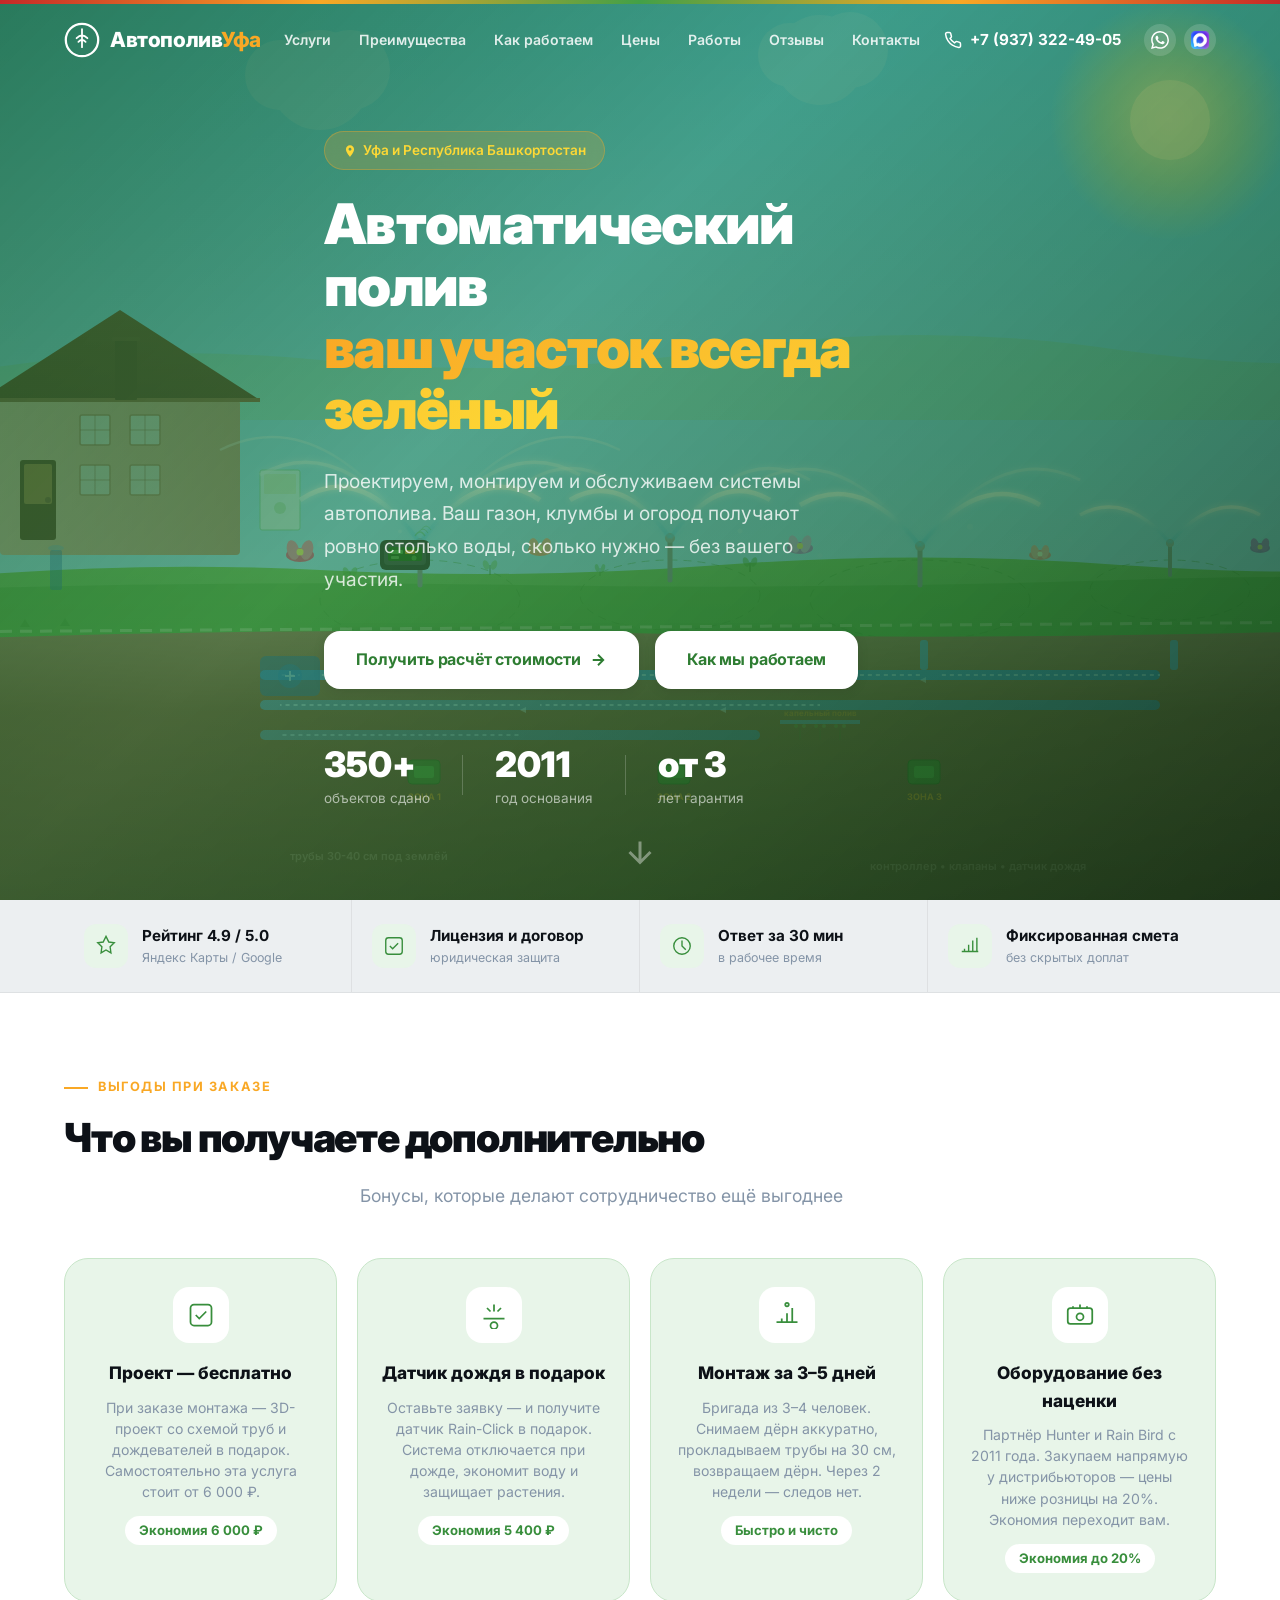
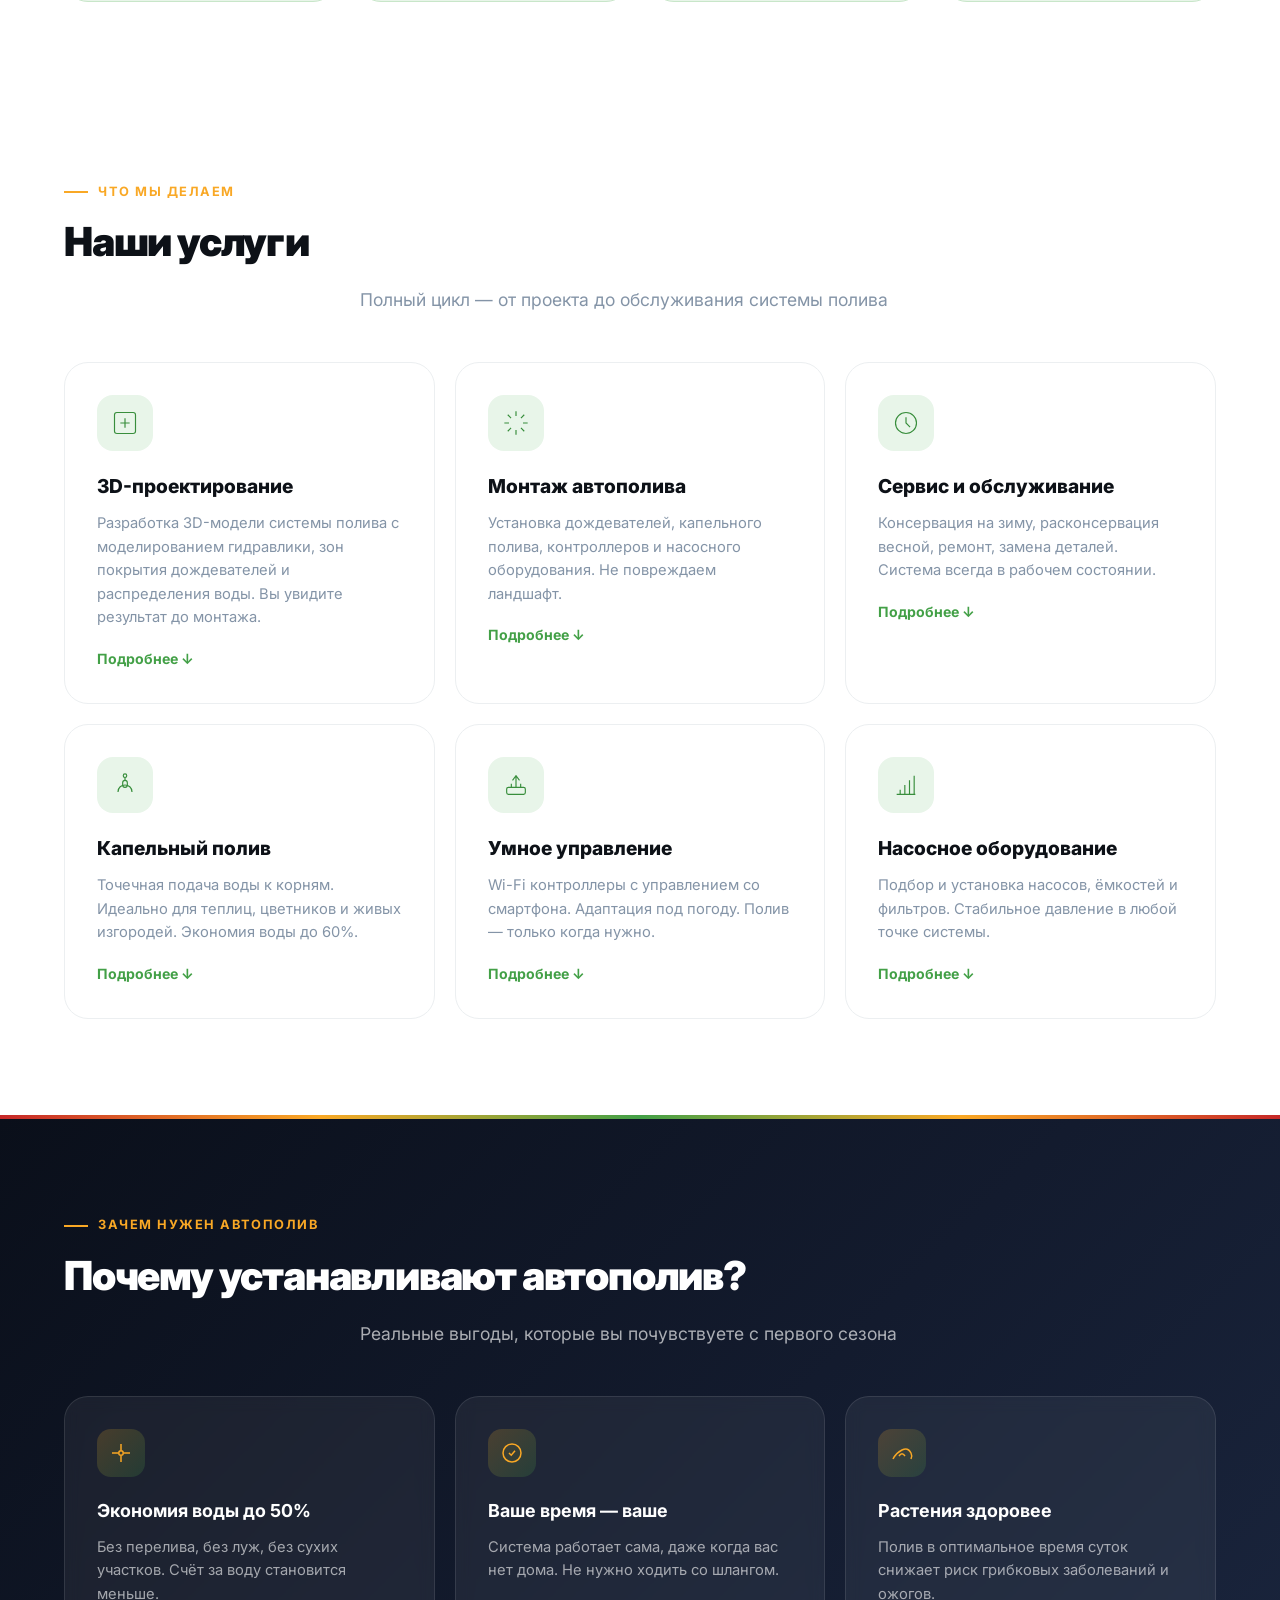
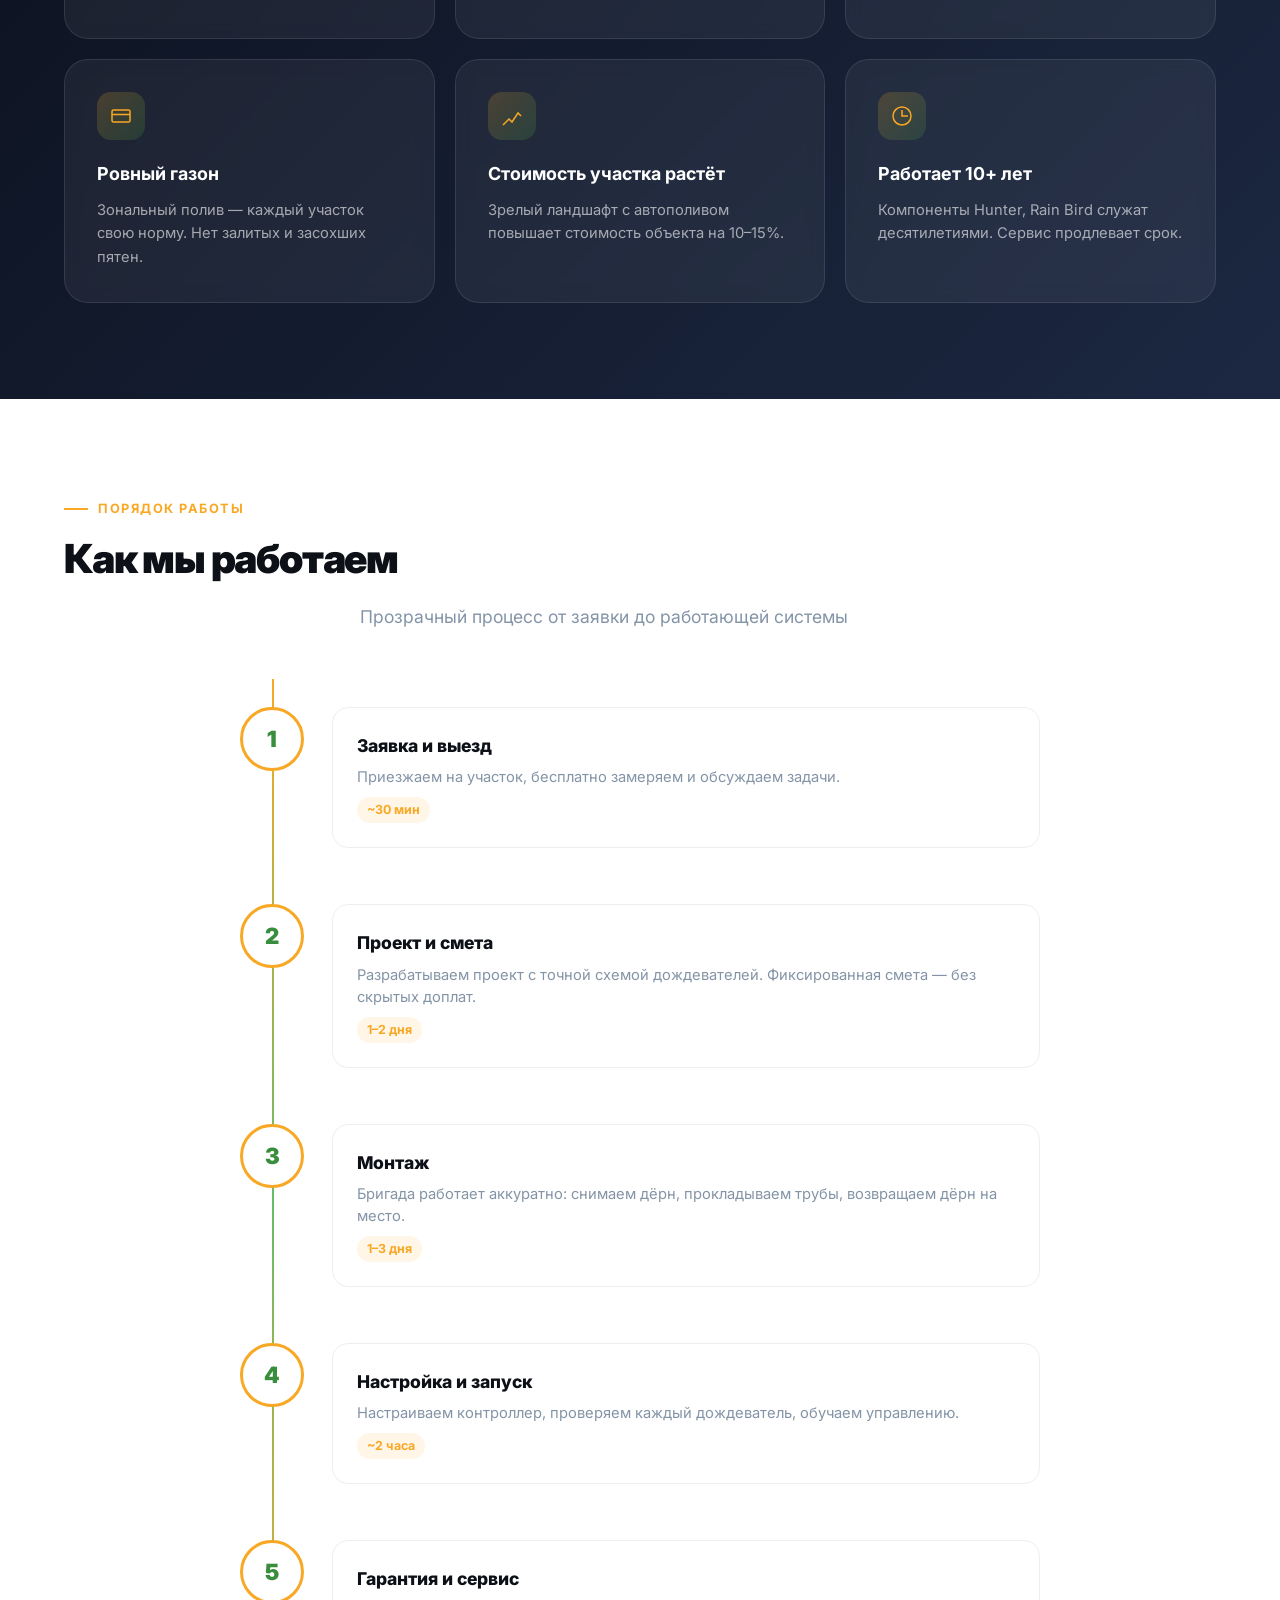
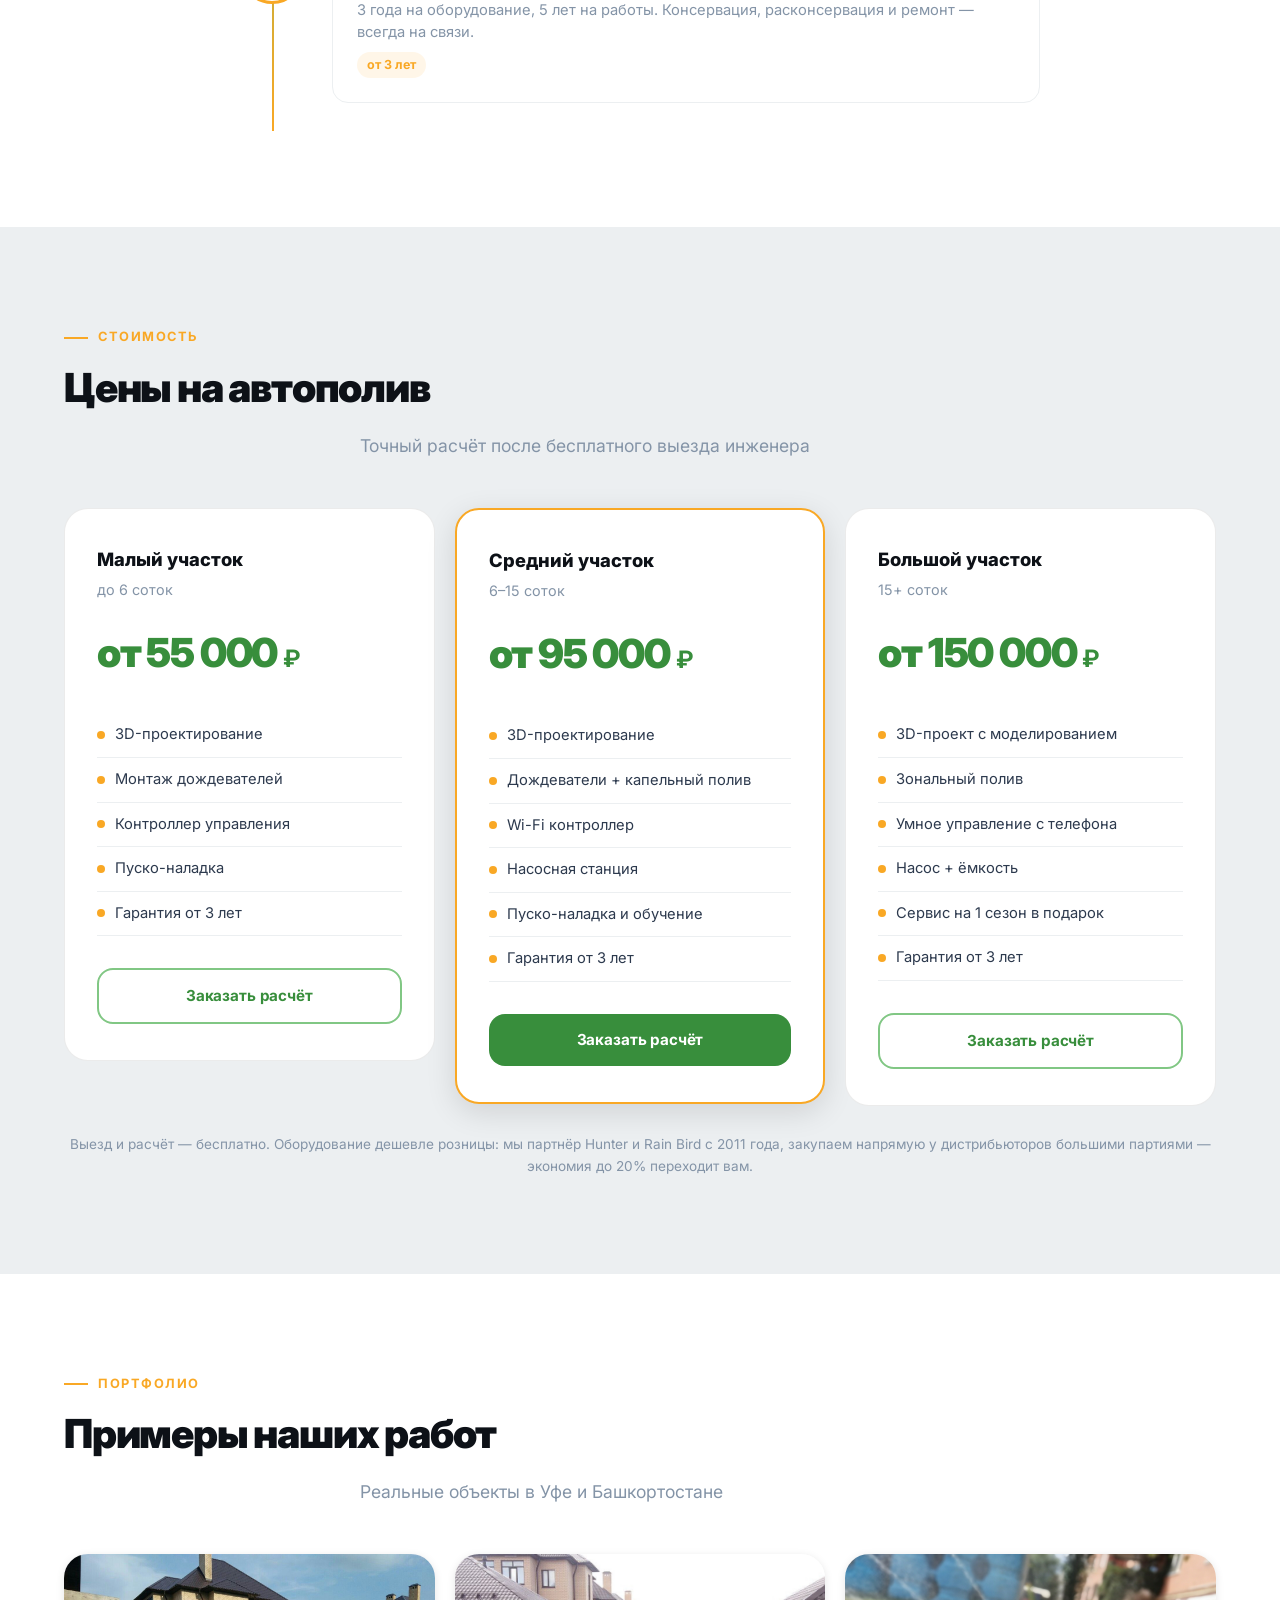
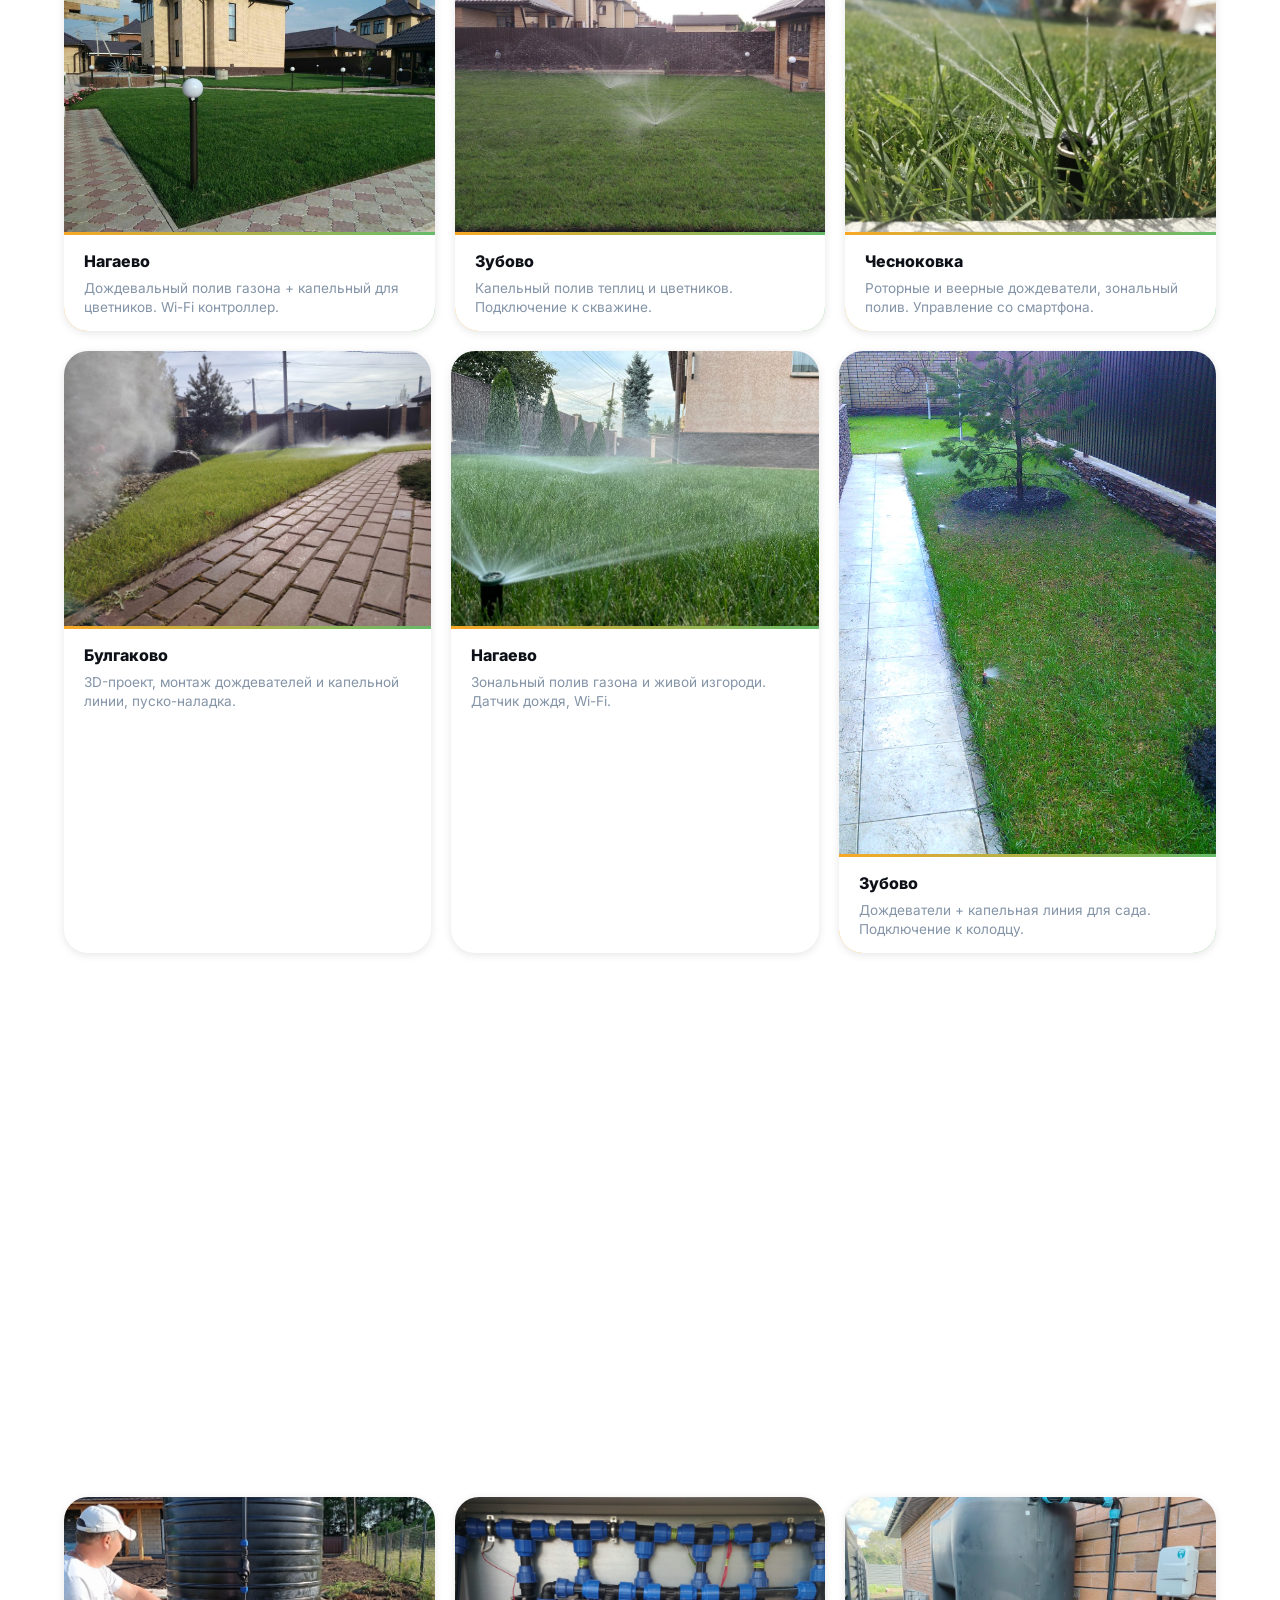
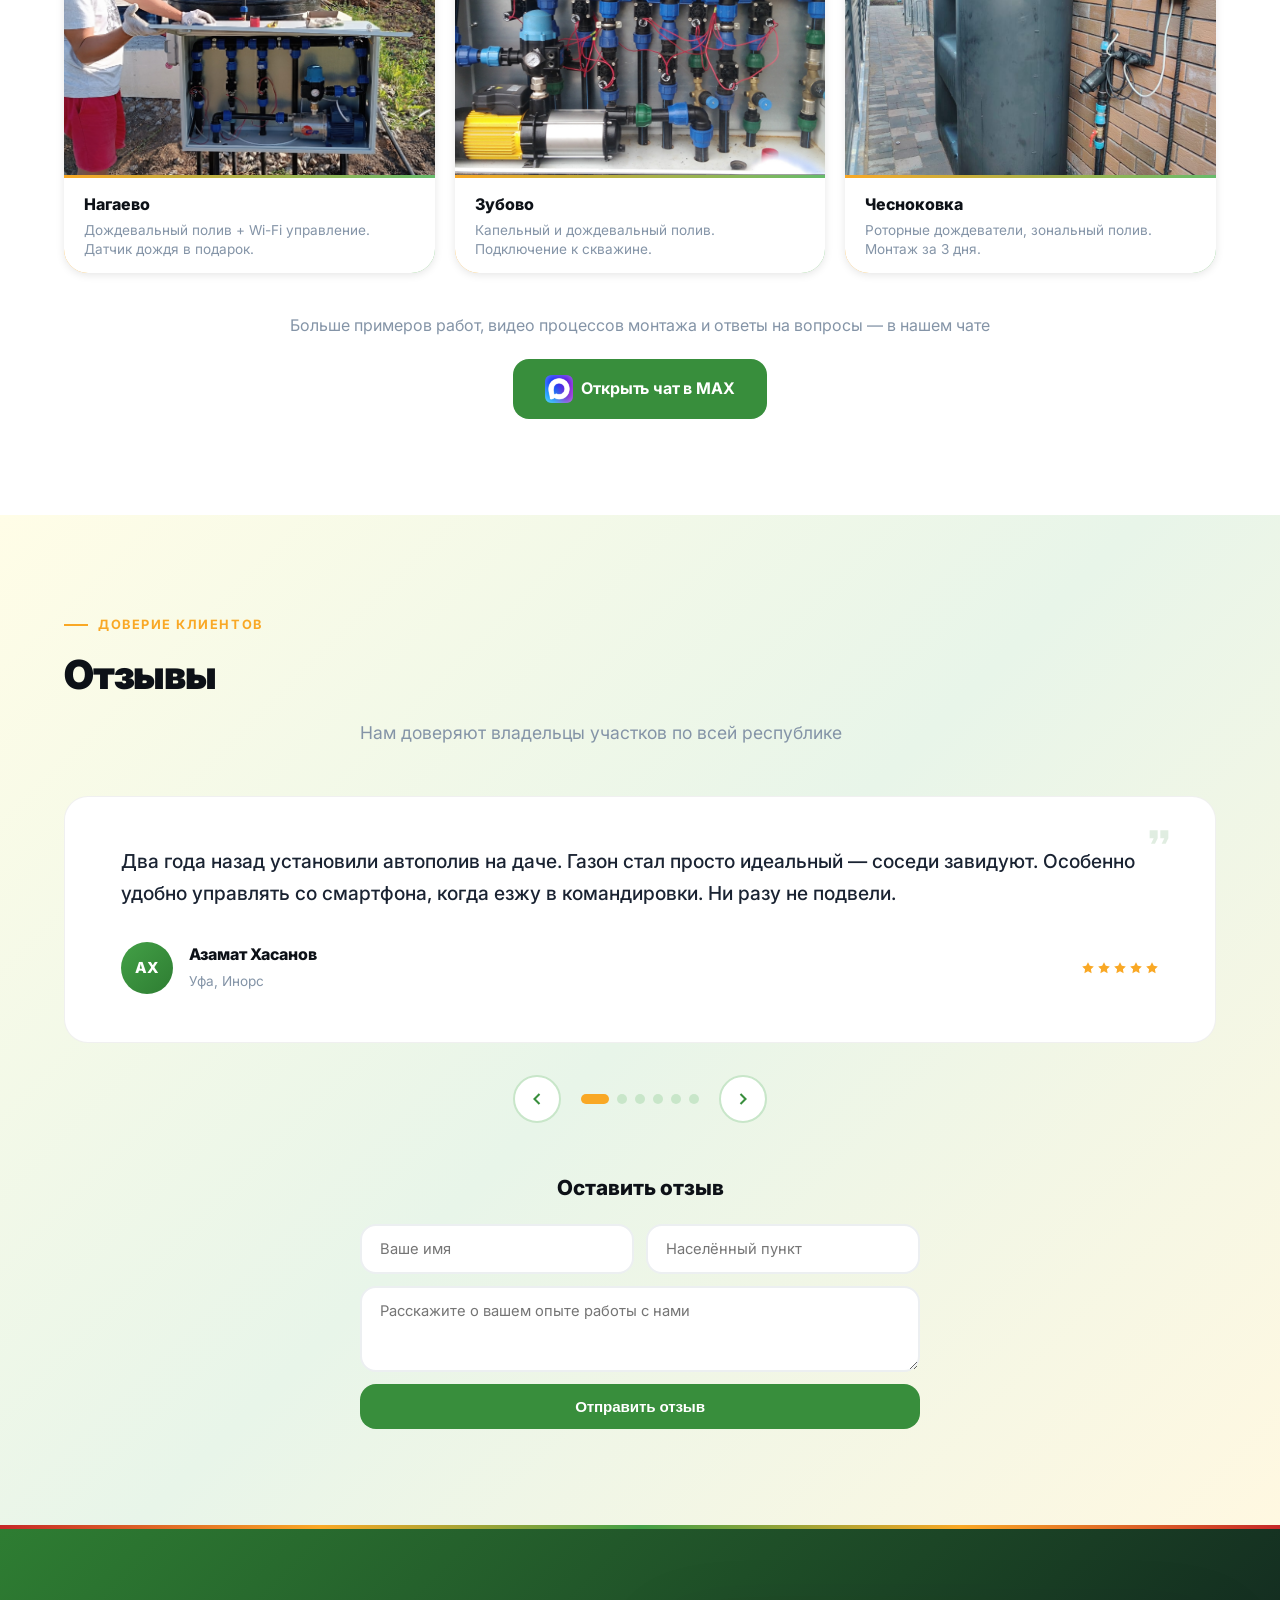
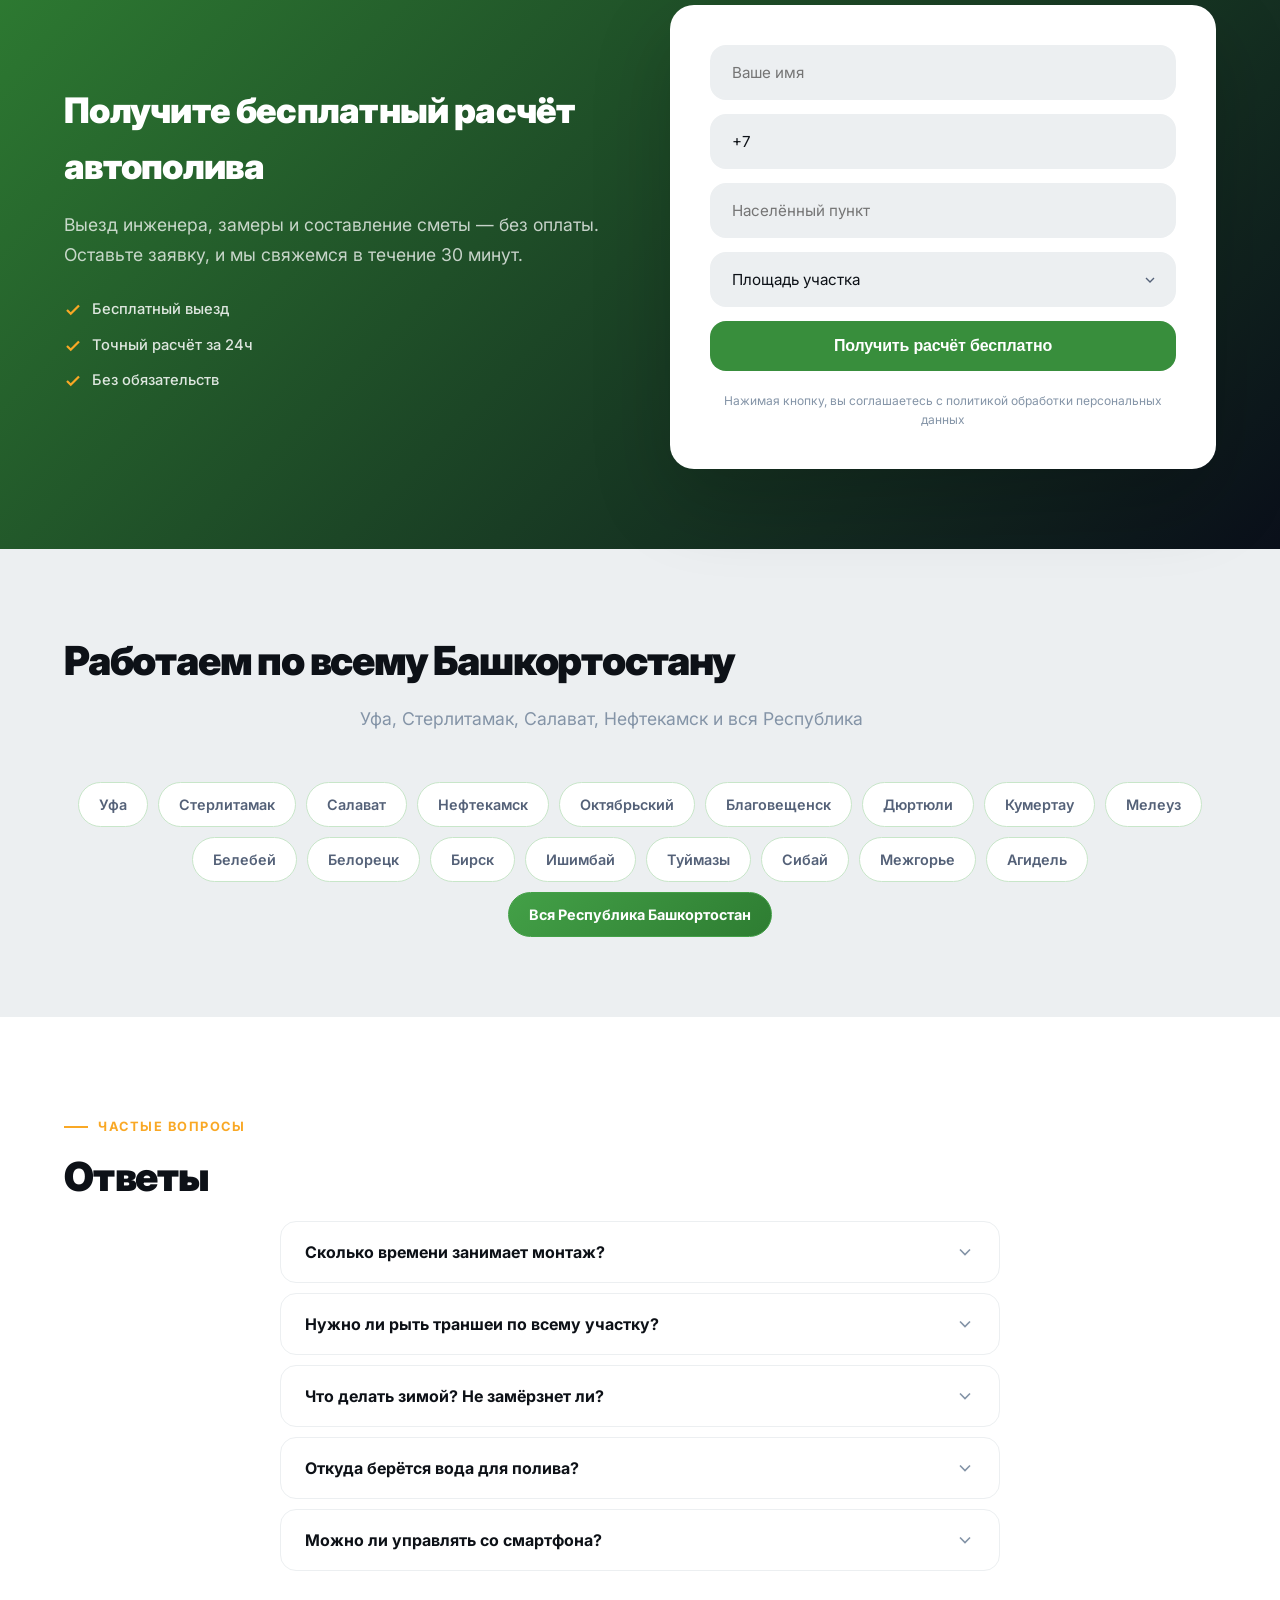
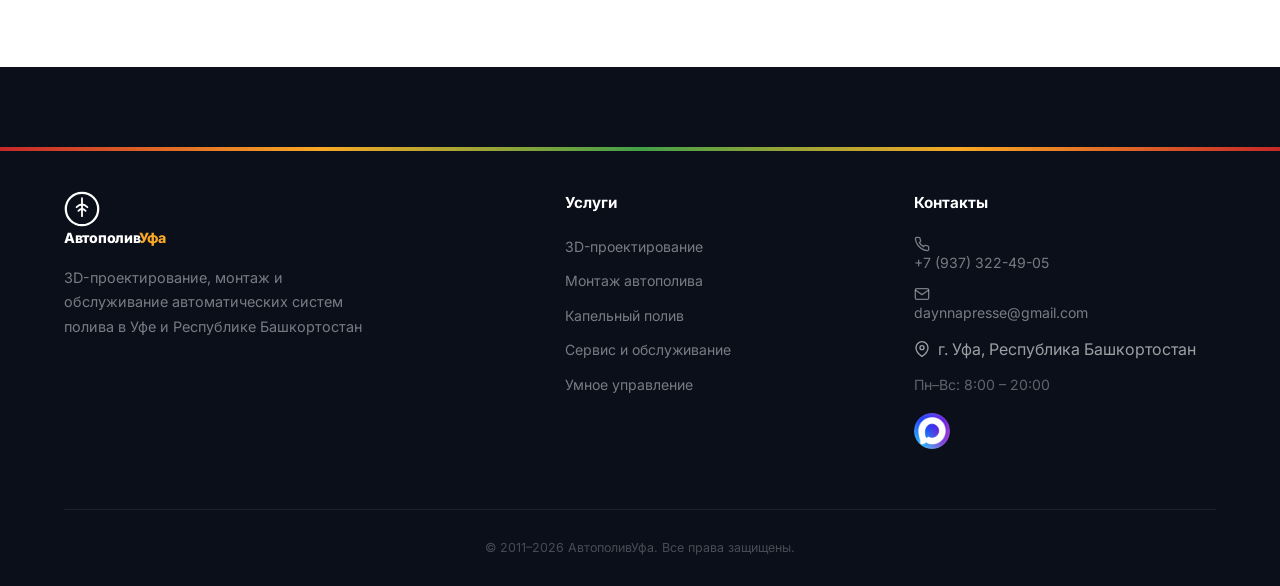
==== index.html @ c89dd42e "Add files via upload" ====
<!DOCTYPE html>
<html lang="ru">
<head>
    <meta charset="UTF-8">
    <meta name="viewport" content="width=device-width, initial-scale=1.0">
    <title>Автополив Уфа — Монтаж автоматических систем полива под ключ | От 55 000 ₽</title>
    <meta name="description" content="Монтаж автополива в Уфе и Башкортостане под ключ. 3D-проектирование, установка дождевателей Hunter и Rain Bird, Wi-Fi управление. Гарантия от 3 лет. С 2011 года, 350+ объектов.">
    <meta name="keywords" content="автополив уфа, автоматический полив уфа, монтаж автополива, система полива под ключ, полив газона уфа, дождеватели уфа, капельный полив уфа, автополив башкортостан, hunter rain bird уфа, автополив цена уфа">
    <link rel="canonical" href="https://avtopoliv-ufa.ru/">
    <meta name="robots" content="index, follow">
    <meta name="author" content="АвтополивУфа">
    <meta name="geo.region" content="RU-BA">
    <meta name="geo.placename" content="Уфа">
    <meta name="geo.position" content="54.7388;55.9721">
    <meta name="ICBM" content="54.7388, 55.9721">
    <meta property="og:type" content="website">
    <meta property="og:title" content="Автополив Уфа — Монтаж автоматических систем полива под ключ">
    <meta property="og:description" content="Монтаж автополива в Уфе и Башкортостане. 3D-проект, дождеватели Hunter/Rain Bird, Wi-Fi управление. Гарантия от 3 лет. 350+ объектов с 2011 года.">
    <meta property="og:url" content="https://avtopoliv-ufa.ru/">
    <meta property="og:site_name" content="АвтополивУфа">
    <meta property="og:locale" content="ru_RU">
    <meta property="og:image" content="https://avtopoliv-ufa.ru/photos/IMG_3311.jpg">
    <meta property="og:image:width" content="1200">
    <meta property="og:image:height" content="630">
    <meta name="twitter:card" content="summary_large_image">
    <meta name="twitter:title" content="Автополив Уфа — Монтаж автополива под ключ">
    <meta name="twitter:description" content="Автоматический полив в Уфе и Башкортостане. От 55 000 ₽. Гарантия от 3 лет. 350+ объектов.">
    <meta name="twitter:image" content="https://avtopoliv-ufa.ru/photos/IMG_3311.jpg">
    <link rel="preconnect" href="https://fonts.googleapis.com">
    <link rel="preconnect" href="https://fonts.gstatic.com" crossorigin>
    <link href="https://fonts.googleapis.com/css2?family=Inter:wght@400;500;600;700;800;900&display=swap" rel="stylesheet">
    <link rel="stylesheet" href="style.css">
    <script type="application/ld+json">
    {
        "@context": "https://schema.org",
        "@type": "LocalBusiness",
        "name": "АвтополивУфа",
        "description": "Монтаж автоматических систем полива в Уфе и Республике Башкортостан. 3D-проектирование, установка и обслуживание автополива.",
        "url": "https://avtopoliv-ufa.ru",
        "telephone": "+7-937-322-49-05",
        "email": "daynnapresse@gmail.com",
        "address": {
            "@type": "PostalAddress",
            "addressLocality": "Уфа",
            "addressRegion": "Республика Башкортостан",
            "addressCountry": "RU"
        },
        "geo": {
            "@type": "GeoCoordinates",
            "latitude": 54.7388,
            "longitude": 55.9721
        },
        "openingHoursSpecification": {
            "@type": "OpeningHoursSpecification",
            "dayOfWeek": ["Monday","Tuesday","Wednesday","Thursday","Friday","Saturday","Sunday"],
            "opens": "08:00",
            "closes": "20:00"
        },
        "aggregateRating": {
            "@type": "AggregateRating",
            "ratingValue": "4.9",
            "bestRating": "5",
            "ratingCount": "89"
        },
        "priceRange": "от 55 000 ₽",
        "foundingDate": "2011",
        "areaServed": {
            "@type": "AdministrativeArea",
            "name": "Республика Башкортостан"
        },
        "hasOfferCatalog": {
            "@type": "OfferCatalog",
            "name": "Услуги автополива",
            "itemListElement": [
                {
                    "@type": "OfferCatalog",
                    "name": "Малый участок — до 6 соток",
                    "offers": { "@type": "Offer", "price": "55000", "priceCurrency": "RUB" }
                },
                {
                    "@type": "OfferCatalog",
                    "name": "Средний участок — 6-15 соток",
                    "offers": { "@type": "Offer", "price": "95000", "priceCurrency": "RUB" }
                },
                {
                    "@type": "OfferCatalog",
                    "name": "Большой участок — 15+ соток",
                    "offers": { "@type": "Offer", "price": "150000", "priceCurrency": "RUB" }
                }
            ]
        }
    }
    </script>
    <script type="application/ld+json">
    {
        "@context": "https://schema.org",
        "@type": "FAQPage",
        "mainEntity": [
            {
                "@type": "Question",
                "name": "Сколько стоит автополив?",
                "acceptedAnswer": {
                    "@type": "Answer",
                    "text": "От 55 000 ₽ за участок до 6 соток. Точная стоимость зависит от площади, источника воды и набора функций. Выезд инженера и расчёт — бесплатно."
                }
            },
            {
                "@type": "Question",
                "name": "Сколько времени занимает монтаж?",
                "acceptedAnswer": {
                    "@type": "Answer",
                    "text": "Участок 8 соток — 3-5 дней. Бригада из 3-4 человек работает аккуратно, снимаем дёрн полосой и возвращаем на место. Через 2 недели следов не остаётся."
                }
            },
            {
                "@type": "Question",
                "name": "Какая гарантия?",
                "acceptedAnswer": {
                    "@type": "Answer",
                    "text": "Гарантия от 3 лет. Осенью — бесплатная консервация, весной — расконсервация и настройка."
                }
            },
            {
                "@type": "Question",
                "name": "Можно ли управлять поливом со смартфона?",
                "acceptedAnswer": {
                    "@type": "Answer",
                    "text": "Да! Wi-Fi контроллеры Hunter HC и Rain Bird — управление из любой точки мира + датчик дождя и влажности."
                }
            },
            {
                "@type": "Question",
                "name": "Что делать зимой?",
                "acceptedAnswer": {
                    "@type": "Answer",
                    "text": "Осенью консервация: сливаем воду компрессором. Весной расконсервация и проверка. Много лет без проблем."
                }
            },
            {
                "@type": "Question",
                "name": "Откуда берётся вода для полива?",
                "acceptedAnswer": {
                    "@type": "Answer",
                    "text": "Водопровод, скважина, колодец или водоём. Подберём оптимальный источник, установим насос и фильтры."
                }
            }
        ]
    }
    </script>
</head>
<body>

<svg class="svg-defs" xmlns="http://www.w3.org/2000/svg" style="position:absolute;width:0;height:0;overflow:hidden">
    <defs>
        <linearGradient id="sky" x1="0" y1="0" x2="0" y2="1">
            <stop offset="0%" stop-color="#64B5F6"/>
            <stop offset="50%" stop-color="#90CAF9"/>
            <stop offset="100%" stop-color="#BBDEFB"/>
        </linearGradient>
        <linearGradient id="lawn" x1="0" y1="0" x2="0" y2="1">
            <stop offset="0%" stop-color="#66BB6A"/>
            <stop offset="100%" stop-color="#388E3C"/>
        </linearGradient>
        <linearGradient id="water" x1="0" y1="0" x2="0" y2="1">
            <stop offset="0%" stop-color="#42A5F5" stop-opacity="0.7"/>
            <stop offset="100%" stop-color="#42A5F5" stop-opacity="0"/>
        </linearGradient>
     </defs>

</svg>

<header class="header" id="header">
    <div class="header__topline" aria-hidden="true"></div>
    <div class="container header__inner">
        <a href="#" class="logo">
            <svg class="logo__icon" viewBox="0 0 40 40" fill="none">
                <circle cx="20" cy="20" r="18" stroke="currentColor" stroke-width="2.5"/>
                <path d="M20 8 L20 28 M14 18 Q20 12 26 18 M16 22 Q20 18 24 22" stroke="currentColor" stroke-width="2" stroke-linecap="round"/>
            </svg>
            <span>Автополив<span class="logo__accent">Уфа</span></span>
        </a>
        <nav class="nav" id="nav">
            <div class="nav__header">
                <a href="#" class="logo" style="color:var(--t1)">
                    <svg class="logo__icon" viewBox="0 0 40 40" fill="none" style="color:var(--g7)">
                        <circle cx="20" cy="20" r="18" stroke="currentColor" stroke-width="2.5"/>
                        <path d="M20 8 L20 28 M14 18 Q20 12 26 18 M16 22 Q20 18 24 22" stroke="currentColor" stroke-width="2" stroke-linecap="round"/>
                    </svg>
                    <span>Автополив<span class="logo__accent">Уфа</span></span>
                </a>
                <a href="tel:+79373224905" class="nav__phone">
                    <svg width="16" height="16" viewBox="0 0 24 24" fill="none" stroke="currentColor" stroke-width="2"><path d="M22 16.92v3a2 2 0 0 1-2.18 2 19.79 19.79 0 0 1-8.63-3.07 19.5 19.5 0 0 1-6-6 19.79 19.79 0 0 1-3.07-8.67A2 2 0 0 1 4.11 2h3a2 2 0 0 1 2 1.72c.127.96.361 1.903.7 2.81a2 2 0 0 1-.45 2.11L8.09 9.91a16 16 0 0 0 6 6l1.27-1.27a2 2 0 0 1 2.11-.45c.907.339 1.85.573 2.81.7A2 2 0 0 1 22 16.92z"/></svg>
                    +7 (937) 322-49-05
                </a>
            </div>
            <div class="nav__links">
                <a href="#services">Услуги</a>
                <a href="#benefits">Преимущества</a>
                <a href="#process">Как работаем</a>
                <a href="#pricing">Цены</a>
                <a href="#portfolio">Работы</a>
                <a href="#reviews">Отзывы</a>
                <a href="#contacts">Контакты</a>
            </div>
            <div class="nav__footer">
                <a href="https://max.ru/chat/avtopoliv-ufa" class="nav__messenger" target="_blank" rel="noopener">
                    <img src="photos/Max_logo_2025.png" alt="МАХ" style="width:22px;height:22px;object-fit:contain">
                    Написать в МАХ
                </a>
            </div>
        </nav>
        <a href="tel:+79373224905" class="header__phone">
            <svg width="18" height="18" viewBox="0 0 24 24" fill="none" stroke="currentColor" stroke-width="2"><path d="M22 16.92v3a2 2 0 0 1-2.18 2 19.79 19.79 0 0 1-8.63-3.07 19.5 19.5 0 0 1-6-6 19.79 19.79 0 0 1-3.07-8.67A2 2 0 0 1 4.11 2h3a2 2 0 0 1 2 1.72c.127.96.361 1.903.7 2.81a2 2 0 0 1-.45 2.11L8.09 9.91a16 16 0 0 0 6 6l1.27-1.27a2 2 0 0 1 2.11-.45c.907.339 1.85.573 2.81.7A2 2 0 0 1 22 16.92z"/></svg>
            +7 (937) 322-49-05
        </a>
        <div class="header__chats">
            <a href="#" class="header__chat" aria-label="WhatsApp">
                <svg viewBox="0 0 24 24" fill="currentColor"><path d="M17.472 14.382c-.297-.149-1.758-.867-2.03-.967-.273-.099-.471-.148-.67.15-.197.297-.767.966-.94 1.164-.173.199-.347.223-.644.075-.297-.15-1.255-.463-2.39-1.475-.883-.788-1.48-1.761-1.653-2.059-.173-.297-.018-.458.13-.606.134-.133.298-.347.446-.52.149-.174.198-.298.298-.497.099-.198.05-.371-.025-.52-.075-.149-.669-1.612-.916-2.207-.242-.579-.487-.5-.669-.51-.173-.008-.371-.01-.57-.01-.198 0-.52.074-.792.372-.272.297-1.04 1.016-1.04 2.479 0 1.462 1.065 2.875 1.213 3.074.149.198 2.096 3.2 5.077 4.487.709.306 1.262.489 1.694.625.712.227 1.36.195 1.871.118.571-.085 1.758-.719 2.006-1.413.248-.694.248-1.289.173-1.413-.074-.124-.272-.198-.57-.347m-5.421 7.403h-.004a9.87 9.87 0 0 1-5.031-1.378l-.361-.214-3.741.982.998-3.648-.235-.374a9.86 9.86 0 0 1-1.51-5.26c.001-5.45 4.436-9.884 9.888-9.884 2.64 0 5.122 1.03 6.988 2.898a9.825 9.825 0 0 1 2.893 6.994c-.003 5.45-4.437 9.884-9.885 9.884m8.413-18.297A11.815 11.815 0 0 0 12.05 0C5.495 0 .16 5.335.157 11.892c0 2.096.547 4.142 1.588 5.945L.057 24l6.305-1.654a11.882 11.882 0 0 0 5.683 1.448h.005c6.554 0 11.89-5.335 11.893-11.893a11.821 11.821 0 0 0-3.48-8.413z"/></svg>
            </a>
            <a href="#" class="header__chat header__chat--max" aria-label="МАХ">
                <img src="photos/Max_logo_2025.png" alt="МАХ">
            </a>
        </div>
        <button class="burger" id="burger" aria-label="Меню">
            <span></span><span></span><span></span>
        </button>
    </div>
</header>

<section class="hero">
    <div class="hero__scene" aria-hidden="true">
        <svg viewBox="0 0 1440 900" preserveAspectRatio="xMidYMid slice" fill="none" xmlns="http://www.w3.org/2000/svg">
            <defs>
                <linearGradient id="hsky" x1="0" y1="0" x2="0" y2="1">
                    <stop offset="0%" stop-color="#4FC3F7"/>
                    <stop offset="50%" stop-color="#81D4FA"/>
                    <stop offset="100%" stop-color="#B3E5FC"/>
                </linearGradient>
                <linearGradient id="hlawn" x1="0" y1="0" x2="0" y2="1">
                    <stop offset="0%" stop-color="#66BB6A"/>
                    <stop offset="100%" stop-color="#388E3C"/>
                </linearGradient>
                <linearGradient id="hearth" x1="0" y1="0" x2="0" y2="1">
                    <stop offset="0%" stop-color="#8D6E63"/>
                    <stop offset="30%" stop-color="#6D4C41"/>
                    <stop offset="100%" stop-color="#4E342E"/>
                </linearGradient>
                <linearGradient id="hroof" x1="0" y1="0" x2="0" y2="1">
                    <stop offset="0%" stop-color="#5D4037"/>
                    <stop offset="100%" stop-color="#4E342E"/>
                </linearGradient>
                <linearGradient id="hwall" x1="0" y1="0" x2="1" y2="0">
                    <stop offset="0%" stop-color="#BCAAA4"/>
                    <stop offset="100%" stop-color="#A1887F"/>
                </linearGradient>
                <linearGradient id="hwaterArc" x1="0" y1="0" x2="0" y2="1">
                    <stop offset="0%" stop-color="#E1F5FE" stop-opacity="0.9"/>
                    <stop offset="100%" stop-color="#4FC3F7" stop-opacity="0.3"/>
                </linearGradient>
                <linearGradient id="hpipe" x1="0" y1="0" x2="1" y2="0">
                    <stop offset="0%" stop-color="#42A5F5"/>
                    <stop offset="100%" stop-color="#1E88E5"/>
                </linearGradient>
                <radialGradient id="hsun" cx="50%" cy="50%" r="50%">
                    <stop offset="0%" stop-color="#FFF9C4"/>
                    <stop offset="60%" stop-color="#FFF176" stop-opacity="0.4"/>
                    <stop offset="100%" stop-color="#FFF176" stop-opacity="0"/>
                </radialGradient>
                <filter id="hglow" x="-20%" y="-20%" width="140%" height="140%">
                    <feGaussianBlur stdDeviation="3" result="blur"/>
                    <feMerge><feMergeNode in="blur"/><feMergeNode in="SourceGraphic"/></feMerge>
                </filter>
            </defs>

            <rect width="1440" height="900" fill="url(#hsky)"/>

            <circle cx="1250" cy="120" r="120" fill="url(#hsun)"/>
            <circle cx="1250" cy="120" r="40" fill="#FFF9C4" opacity="0.7"/>
            <g opacity="0.15">
                <circle cx="400" cy="80" r="50" fill="#fff"/>
                <circle cx="430" cy="70" r="40" fill="#fff"/>
                <circle cx="360" cy="75" r="35" fill="#fff"/>
            </g>
            <g opacity="0.12">
                <circle cx="900" cy="60" r="45" fill="#fff"/>
                <circle cx="930" cy="50" r="38" fill="#fff"/>
                <circle cx="870" cy="55" r="32" fill="#fff"/>
            </g>

            <path d="M0 380 Q200 340 400 360 Q600 380 800 350 Q1000 320 1200 350 Q1350 370 1440 360 V420 H0Z" fill="#81C784" opacity="0.3"/>

            <path d="M0 580 Q200 560 400 570 Q600 580 800 565 Q1000 550 1200 565 Q1350 575 1440 570 V900 H0Z" fill="url(#hlawn)"/>

            <path d="M0 590 Q300 580 600 585 Q900 590 1200 580 Q1350 575 1440 578 V900 H0Z" fill="#43A047" opacity="0.5"/>

            <g>
                <rect x="80" y="400" width="240" height="155" rx="4" fill="url(#hwall)"/>
                <polygon points="60,400 200,310 340,400" fill="url(#hroof)"/>
                <line x1="60" y1="400" x2="340" y2="400" stroke="#795548" stroke-width="4"/>
                <rect x="195" y="340" width="22" height="60" rx="1" fill="#4E342E"/>
                <rect x="192" y="337" width="28" height="4" rx="1" fill="#5D4037"/>
                <rect x="160" y="415" width="30" height="30" rx="2" fill="#B3E5FC" opacity="0.5" stroke="#795548" stroke-width="1.5"/>
                <line x1="175" y1="415" x2="175" y2="445" stroke="#795548" stroke-width="1" opacity="0.5"/>
                <line x1="160" y1="430" x2="190" y2="430" stroke="#795548" stroke-width="1" opacity="0.5"/>
                <rect x="210" y="415" width="30" height="30" rx="2" fill="#B3E5FC" opacity="0.5" stroke="#795548" stroke-width="1.5"/>
                <line x1="225" y1="415" x2="225" y2="445" stroke="#795548" stroke-width="1" opacity="0.5"/>
                <line x1="210" y1="430" x2="240" y2="430" stroke="#795548" stroke-width="1" opacity="0.5"/>
                <rect x="160" y="465" width="30" height="30" rx="2" fill="#B3E5FC" opacity="0.45" stroke="#795548" stroke-width="1.5"/>
                <line x1="175" y1="465" x2="175" y2="495" stroke="#795548" stroke-width="1" opacity="0.5"/>
                <line x1="160" y1="480" x2="190" y2="480" stroke="#795548" stroke-width="1" opacity="0.5"/>
                <rect x="210" y="465" width="30" height="30" rx="2" fill="#B3E5FC" opacity="0.45" stroke="#795548" stroke-width="1.5"/>
                <line x1="225" y1="465" x2="225" y2="495" stroke="#795548" stroke-width="1" opacity="0.5"/>
                <line x1="210" y1="480" x2="240" y2="480" stroke="#795548" stroke-width="1" opacity="0.5"/>
                <rect x="100" y="460" width="36" height="80" rx="3" fill="#4E342E"/>
                <rect x="104" y="464" width="28" height="40" rx="2" fill="#FFCC80" opacity="0.35"/>
                <circle cx="128" cy="500" r="3" fill="#6D4C41"/>
                <rect x="340" y="470" width="40" height="60" rx="2" fill="#E8F5E9" opacity="0.5" stroke="#66BB6A" stroke-width="1"/>
                <rect x="344" y="474" width="32" height="20" rx="1" fill="#A5D6A7" opacity="0.4"/>
                <circle cx="360" cy="508" r="6" fill="#66BB6A" opacity="0.3"/>
            </g>

            <g opacity="0.4" stroke="#388E3C" stroke-width="1" stroke-dasharray="8 6" fill="none">
                <ellipse cx="500" cy="600" rx="100" ry="40"/>
                <ellipse cx="750" cy="595" rx="90" ry="35"/>
                <ellipse cx="1000" cy="600" rx="110" ry="40"/>
                <ellipse cx="1250" cy="590" rx="80" ry="30"/>
            </g>

            <g>
                <line x1="500" y1="585" x2="500" y2="545" stroke="#78909C" stroke-width="5" stroke-linecap="round"/>
                <circle cx="500" cy="543" r="5" fill="#90A4AE"/>
                <path d="M500 543 Q440 460 380 500" stroke="url(#hwaterArc)" stroke-width="5" fill="none" filter="url(#hglow)"/>
                <path d="M500 543 Q560 460 620 500" stroke="url(#hwaterArc)" stroke-width="5" fill="none" filter="url(#hglow)"/>
                <path d="M500 543 Q420 430 340 475" stroke="url(#hwaterArc)" stroke-width="3.5" fill="none" opacity="0.6" filter="url(#hglow)"/>
                <path d="M500 543 Q580 430 660 475" stroke="url(#hwaterArc)" stroke-width="3.5" fill="none" opacity="0.6" filter="url(#hglow)"/>
                <path d="M500 543 Q400 400 300 450" stroke="url(#hwaterArc)" stroke-width="2.5" fill="none" opacity="0.4"/>
                <path d="M500 543 Q600 400 700 450" stroke="url(#hwaterArc)" stroke-width="2.5" fill="none" opacity="0.4"/>
            </g>

            <g>
                <line x1="750" y1="580" x2="750" y2="540" stroke="#78909C" stroke-width="5" stroke-linecap="round"/>
                <circle cx="750" cy="538" r="5" fill="#90A4AE"/>
                <path d="M750 538 Q700 470 650 500" stroke="url(#hwaterArc)" stroke-width="4.5" fill="none" filter="url(#hglow)"/>
                <path d="M750 538 Q800 470 850 500" stroke="url(#hwaterArc)" stroke-width="4.5" fill="none" filter="url(#hglow)"/>
                <path d="M750 538 Q680 440 610 480" stroke="url(#hwaterArc)" stroke-width="3" fill="none" opacity="0.5" filter="url(#hglow)"/>
                <path d="M750 538 Q820 440 890 480" stroke="url(#hwaterArc)" stroke-width="3" fill="none" opacity="0.5" filter="url(#hglow)"/>
            </g>

            <g>
                <line x1="1000" y1="585" x2="1000" y2="548" stroke="#78909C" stroke-width="5" stroke-linecap="round"/>
                <circle cx="1000" cy="546" r="5" fill="#90A4AE"/>
                <path d="M1000 546 Q940 470 880 505" stroke="url(#hwaterArc)" stroke-width="4.5" fill="none" filter="url(#hglow)"/>
                <path d="M1000 546 Q1060 470 1120 505" stroke="url(#hwaterArc)" stroke-width="4.5" fill="none" filter="url(#hglow)"/>
                <path d="M1000 546 Q920 440 840 480" stroke="url(#hwaterArc)" stroke-width="3" fill="none" opacity="0.5" filter="url(#hglow)"/>
                <path d="M1000 546 Q1080 440 1160 480" stroke="url(#hwaterArc)" stroke-width="3" fill="none" opacity="0.5" filter="url(#hglow)"/>
            </g>

            <g>
                <line x1="1250" y1="575" x2="1250" y2="545" stroke="#78909C" stroke-width="4" stroke-linecap="round"/>
                <circle cx="1250" cy="543" r="4" fill="#90A4AE"/>
                <path d="M1250 543 Q1205 490 1160 515" stroke="url(#hwaterArc)" stroke-width="3.5" fill="none" filter="url(#hglow)"/>
                <path d="M1250 543 Q1295 490 1340 515" stroke="url(#hwaterArc)" stroke-width="3.5" fill="none" filter="url(#hglow)"/>
            </g>

            <g transform="translate(380,555)" opacity="0.7">
                <ellipse cx="0" cy="0" rx="14" ry="7" fill="#E91E63"/>
                <ellipse cx="-7" cy="-5" rx="6" ry="10" fill="#F06292" transform="rotate(-15,-7,-5)"/>
                <ellipse cx="7" cy="-5" rx="6" ry="10" fill="#F06292" transform="rotate(15,7,-5)"/>
                <circle cx="0" cy="-3" r="3.5" fill="#FFEB3B"/>
            </g>
            <g transform="translate(620,550)" opacity="0.65">
                <ellipse cx="0" cy="0" rx="12" ry="6" fill="#FF7043"/>
                <ellipse cx="-6" cy="-4" rx="5" ry="8" fill="#FF8A65" transform="rotate(-12,-6,-4)"/>
                <ellipse cx="6" cy="-4" rx="5" ry="8" fill="#FF8A65" transform="rotate(12,6,-4)"/>
                <circle cx="0" cy="-2" r="3" fill="#FFF176"/>
            </g>
            <g transform="translate(880,548)" opacity="0.65">
                <ellipse cx="0" cy="0" rx="13" ry="6" fill="#AB47BC"/>
                <ellipse cx="-6" cy="-4" rx="5" ry="9" fill="#CE93D8" transform="rotate(-18,-6,-4)"/>
                <ellipse cx="6" cy="-4" rx="5" ry="9" fill="#CE93D8" transform="rotate(18,6,-4)"/>
                <circle cx="0" cy="-2" r="3" fill="#FDD835"/>
            </g>
            <g transform="translate(1120,555)" opacity="0.6">
                <ellipse cx="0" cy="0" rx="11" ry="5" fill="#FF5252"/>
                <ellipse cx="-5" cy="-3" rx="4" ry="7" fill="#FF8A80" transform="rotate(-12,-5,-3)"/>
                <ellipse cx="5" cy="-3" rx="4" ry="7" fill="#FF8A80" transform="rotate(12,5,-3)"/>
                <circle cx="0" cy="-1" r="2.5" fill="#FFF9C4"/>
            </g>
            <g transform="translate(1340,548)" opacity="0.55">
                <ellipse cx="0" cy="0" rx="10" ry="5" fill="#7B1FA2"/>
                <ellipse cx="-5" cy="-3" rx="4" ry="7" fill="#9C27B0" transform="rotate(-15,-5,-3)"/>
                <ellipse cx="5" cy="-3" rx="4" ry="7" fill="#9C27B0" transform="rotate(15,5,-3)"/>
                <circle cx="0" cy="-1" r="2.5" fill="#FDD835"/>
            </g>

            <g transform="translate(430,572)" opacity="0.5">
                <line x1="0" y1="0" x2="0" y2="10" stroke="#2E7D32" stroke-width="1.5"/>
                <ellipse cx="-4" cy="0" rx="3" ry="5" fill="#4CAF50" transform="rotate(-20,-4,0)"/>
                <ellipse cx="4" cy="0" rx="3" ry="5" fill="#4CAF50" transform="rotate(20,4,0)"/>
            </g>
            <g transform="translate(570,565)" opacity="0.5">
                <line x1="0" y1="0" x2="0" y2="10" stroke="#2E7D32" stroke-width="1.5"/>
                <ellipse cx="-4" cy="0" rx="3" ry="5" fill="#66BB6A" transform="rotate(-20,-4,0)"/>
                <ellipse cx="4" cy="0" rx="3" ry="5" fill="#66BB6A" transform="rotate(20,4,0)"/>
            </g>
            <g transform="translate(680,568)" opacity="0.45">
                <line x1="0" y1="0" x2="0" y2="8" stroke="#2E7D32" stroke-width="1"/>
                <ellipse cx="-3" cy="0" rx="2" ry="4" fill="#4CAF50" transform="rotate(-15,-3,0)"/>
                <ellipse cx="3" cy="0" rx="2" ry="4" fill="#4CAF50" transform="rotate(15,3,0)"/>
            </g>
            <g transform="translate(830,562)" opacity="0.5">
                <line x1="0" y1="0" x2="0" y2="10" stroke="#2E7D32" stroke-width="1.5"/>
                <ellipse cx="-4" cy="0" rx="3" ry="5" fill="#43A047" transform="rotate(-20,-4,0)"/>
                <ellipse cx="4" cy="0" rx="3" ry="5" fill="#43A047" transform="rotate(20,4,0)"/>
            </g>

            <g>
                <rect x="460" y="540" width="50" height="30" rx="6" fill="#263238"/>
                <rect x="464" y="543" width="42" height="22" rx="4" fill="#37474F"/>
                <rect x="468" y="547" width="34" height="14" rx="2" fill="#1B5E20"/>
                <rect x="471" y="550" width="12" height="4" rx="1" fill="#4CAF50" opacity="0.8"/>
                <rect x="471" y="556" width="8" height="3" rx="1" fill="#66BB6A" opacity="0.6"/>
                <rect x="485" y="550" width="10" height="4" rx="1" fill="#F9A825" opacity="0.7"/>
                <circle cx="494" cy="558" r="2.5" fill="#4CAF50" opacity="0.6"/>
                <g opacity="0.4">
                    <path d="M495 536 Q500 528 505 536" stroke="#4CAF50" stroke-width="1.5" fill="none"/>
                    <path d="M498 533 Q503 525 508 533" stroke="#4CAF50" stroke-width="1" fill="none"/>
                    <path d="M501 530 Q506 522 511 530" stroke="#4CAF50" stroke-width="0.8" fill="none"/>
                </g>
            </g>

            <g>
                <rect x="130" y="550" width="12" height="40" rx="2" fill="#1565C0" opacity="0.4"/>
                <ellipse cx="136" cy="548" rx="8" ry="3" fill="#42A5F5" opacity="0.3"/>
            </g>

            <path d="M0 640 Q400 625 800 635 Q1100 640 1440 630 V900 H0Z" fill="url(#hearth)"/>

            <g>
                <path d="M0 632 L1440 622" stroke="#A5D6A7" stroke-width="3" stroke-dasharray="12 8" opacity="0.6"/>
                <g fill="#388E3C" opacity="0.4">
                    <path d="M20 630 l5 -8 l5 8z"/>
                    <path d="M60 628 l5 -8 l5 8z"/>
                    <path d="M100 627 l5 -8 l5 8z"/>
                    <path d="M140 626 l5 -8 l5 8z"/>
                </g>
            </g>

            <g>
                <rect x="340" y="670" width="900" height="10" rx="5" fill="url(#hpipe)" opacity="0.8"/>
                <rect x="340" y="700" width="900" height="10" rx="5" fill="url(#hpipe)" opacity="0.6"/>
                <rect x="340" y="730" width="500" height="10" rx="5" fill="url(#hpipe)" opacity="0.5"/>

                <rect x="500" y="640" width="8" height="30" rx="3" fill="#42A5F5" opacity="0.7"/>
                <rect x="750" y="640" width="8" height="30" rx="3" fill="#42A5F5" opacity="0.7"/>
                <rect x="1000" y="640" width="8" height="30" rx="3" fill="#42A5F5" opacity="0.7"/>
                <rect x="1250" y="640" width="8" height="30" rx="3" fill="#42A5F5" opacity="0.7"/>

                <rect x="488" y="760" width="32" height="24" rx="4" fill="#2E7D32" opacity="0.7" stroke="#1B5E20" stroke-width="1"/>
                <rect x="494" y="766" width="20" height="12" rx="2" fill="#4CAF50" opacity="0.5"/>

                <rect x="738" y="760" width="32" height="24" rx="4" fill="#2E7D32" opacity="0.7" stroke="#1B5E20" stroke-width="1"/>
                <rect x="744" y="766" width="20" height="12" rx="2" fill="#4CAF50" opacity="0.5"/>

                <rect x="988" y="760" width="32" height="24" rx="4" fill="#2E7D32" opacity="0.7" stroke="#1B5E20" stroke-width="1"/>
                <rect x="994" y="766" width="20" height="12" rx="2" fill="#4CAF50" opacity="0.5"/>

                <g opacity="0.5">
                    <path d="M360 675 L380 675" stroke="#B3E5FC" stroke-width="2" stroke-dasharray="4 4">
                        <animate attributeName="stroke-dashoffset" values="0;-8" dur="1s" repeatCount="indefinite"/>
                    </path>
                    <path d="M400 675 L500 675" stroke="#B3E5FC" stroke-width="2" stroke-dasharray="4 4">
                        <animate attributeName="stroke-dashoffset" values="0;-8" dur="1s" repeatCount="indefinite"/>
                    </path>
                    <path d="M520 675 L750 675" stroke="#B3E5FC" stroke-width="2" stroke-dasharray="4 4">
                        <animate attributeName="stroke-dashoffset" values="0;-8" dur="1s" repeatCount="indefinite"/>
                    </path>
                    <path d="M770 675 L1000 675" stroke="#B3E5FC" stroke-width="2" stroke-dasharray="4 4">
                        <animate attributeName="stroke-dashoffset" values="0;-8" dur="1s" repeatCount="indefinite"/>
                    </path>
                    <path d="M1020 675 L1240 675" stroke="#B3E5FC" stroke-width="2" stroke-dasharray="4 4">
                        <animate attributeName="stroke-dashoffset" values="0;-8" dur="1s" repeatCount="indefinite"/>
                    </path>
                    <path d="M360 705 L600 705" stroke="#B3E5FC" stroke-width="2" stroke-dasharray="4 4">
                        <animate attributeName="stroke-dashoffset" values="0;-8" dur="1.2s" repeatCount="indefinite"/>
                    </path>
                    <path d="M620 705 L900 705" stroke="#B3E5FC" stroke-width="2" stroke-dasharray="4 4">
                        <animate attributeName="stroke-dashoffset" values="0;-8" dur="1.2s" repeatCount="indefinite"/>
                    </path>
                    <path d="M360 735 L600 735" stroke="#B3E5FC" stroke-width="1.5" stroke-dasharray="4 4">
                        <animate attributeName="stroke-dashoffset" values="0;-8" dur="1.4s" repeatCount="indefinite"/>
                    </path>
                </g>

                <g fill="#B3E5FC" opacity="0.4">
                    <polygon points="500,680 506,677 506,683"/>
                    <polygon points="750,680 756,677 756,683"/>
                    <polygon points="1000,680 1006,677 1006,683"/>
                    <polygon points="600,710 606,707 606,713"/>
                    <polygon points="800,710 806,707 806,713"/>
                </g>

                <rect x="340" y="656" width="60" height="40" rx="6" fill="#1565C0" opacity="0.5"/>
                <circle cx="370" cy="676" r="12" fill="#1976D2" opacity="0.4"/>
                <path d="M365 676 L375 676 M370 671 L370 681" stroke="#B3E5FC" stroke-width="2" opacity="0.5"/>

                <g transform="translate(860,720)" opacity="0.5">
                    <path d="M0 0 L80 0 L80 4 L0 4Z" fill="#42A5F5" rx="2"/>
                    <g opacity="0.6">
                        <line x1="20" y1="8" x2="20" y2="20" stroke="#2E7D32" stroke-width="1"/>
                        <circle cx="16" cy="6" r="2" fill="#4CAF50"/>
                        <circle cx="24" cy="6" r="2" fill="#66BB6A"/>
                        <line x1="40" y1="8" x2="40" y2="20" stroke="#2E7D32" stroke-width="1"/>
                        <circle cx="36" cy="6" r="2" fill="#4CAF50"/>
                        <circle cx="44" cy="6" r="2" fill="#66BB6A"/>
                        <line x1="60" y1="8" x2="60" y2="20" stroke="#2E7D32" stroke-width="1"/>
                        <circle cx="56" cy="6" r="2" fill="#4CAF50"/>
                        <circle cx="64" cy="6" r="2" fill="#66BB6A"/>
                    </g>
                    <text x="40" y="-4" fill="#F9A825" font-size="8" font-family="Inter,sans-serif" font-weight="700" text-anchor="middle" opacity="0.6">капельный полив</text>
                </g>

                <text x="504" y="800" fill="#F9A825" font-size="9" font-family="Inter,sans-serif" font-weight="700" text-anchor="middle" opacity="0.5">ЗОНА 1</text>
                <text x="754" y="800" fill="#F9A825" font-size="9" font-family="Inter,sans-serif" font-weight="700" text-anchor="middle" opacity="0.5">ЗОНА 2</text>
                <text x="1004" y="800" fill="#F9A825" font-size="9" font-family="Inter,sans-serif" font-weight="700" text-anchor="middle" opacity="0.5">ЗОНА 3</text>
            </g>

            <g opacity="0.35">
                <text x="370" y="860" fill="#BCAAA4" font-size="11" font-family="Inter,sans-serif" font-weight="600">трубы 30-40 см под землёй</text>
                <text x="950" y="870" fill="#BCAAA4" font-size="11" font-family="Inter,sans-serif" font-weight="600">контроллер • клапаны • датчик дождя</text>
            </g>

            <g opacity="0.5" class="hero__droplets">
                <circle cx="400" cy="510" r="3" fill="#E1F5FE">
                    <animate attributeName="cy" values="490;560;490" dur="2s" repeatCount="indefinite"/>
                    <animate attributeName="opacity" values="0.8;0;0.8" dur="2s" repeatCount="indefinite"/>
                </circle>
                <circle cx="600" cy="505" r="2.5" fill="#E1F5FE">
                    <animate attributeName="cy" values="485;555;485" dur="2.3s" repeatCount="indefinite"/>
                    <animate attributeName="opacity" values="0.7;0;0.7" dur="2.3s" repeatCount="indefinite"/>
                </circle>
                <circle cx="480" cy="520" r="2" fill="#E1F5FE">
                    <animate attributeName="cy" values="505;570;505" dur="1.8s" repeatCount="indefinite"/>
                    <animate attributeName="opacity" values="0.6;0;0.6" dur="1.8s" repeatCount="indefinite"/>
                </circle>
                <circle cx="700" cy="500" r="3" fill="#E1F5FE">
                    <animate attributeName="cy" values="480;550;480" dur="2.1s" repeatCount="indefinite"/>
                    <animate attributeName="opacity" values="0.7;0;0.7" dur="2.1s" repeatCount="indefinite"/>
                </circle>
                <circle cx="820" cy="510" r="2.5" fill="#E1F5FE">
                    <animate attributeName="cy" values="490;560;490" dur="2.5s" repeatCount="indefinite"/>
                    <animate attributeName="opacity" values="0.6;0;0.6" dur="2.5s" repeatCount="indefinite"/>
                </circle>
                <circle cx="950" cy="515" r="2" fill="#E1F5FE">
                    <animate attributeName="cy" values="500;565;500" dur="2.2s" repeatCount="indefinite"/>
                    <animate attributeName="opacity" values="0.5;0;0.5" dur="2.2s" repeatCount="indefinite"/>
                </circle>
                <circle cx="1050" cy="505" r="3" fill="#E1F5FE">
                    <animate attributeName="cy" values="485;555;485" dur="1.9s" repeatCount="indefinite"/>
                    <animate attributeName="opacity" values="0.6;0;0.6" dur="1.9s" repeatCount="indefinite"/>
                </circle>
                <circle cx="1150" cy="510" r="2" fill="#E1F5FE">
                    <animate attributeName="cy" values="495;560;495" dur="2.4s" repeatCount="indefinite"/>
                    <animate attributeName="opacity" values="0.5;0;0.5" dur="2.4s" repeatCount="indefinite"/>
                </circle>
                <circle cx="550" cy="530" r="2" fill="#E1F5FE">
                    <animate attributeName="cy" values="515;575;515" dur="2.6s" repeatCount="indefinite"/>
                    <animate attributeName="opacity" values="0.5;0;0.5" dur="2.6s" repeatCount="indefinite"/>
                </circle>
                <circle cx="900" cy="525" r="2.5" fill="#E1F5FE">
                    <animate attributeName="cy" values="508;570;508" dur="2s" repeatCount="indefinite"/>
                    <animate attributeName="opacity" values="0.6;0;0.6" dur="2s" repeatCount="indefinite"/>
                </circle>
            </g>
        </svg>
    </div>
    <div class="hero__overlay"></div>
    <div class="container hero__inner">
        <div class="hero__content">
            <span class="hero__badge">
                <svg width="14" height="14" viewBox="0 0 24 24" fill="currentColor"><path d="M12 2C8.13 2 5 5.13 5 9c0 5.25 7 13 7 13s7-7.75 7-13c0-3.87-3.13-7-7-7zm0 9.5c-1.38 0-2.5-1.12-2.5-2.5s1.12-2.5 2.5-2.5 2.5 1.12 2.5 2.5-1.12 2.5-2.5 2.5z"/></svg>
                Уфа и Республика Башкортостан
            </span>
            <h1>Автоматический полив<br><span class="hero__highlight">ваш участок всегда зелёный</span></h1>
            <p class="hero__subtitle">Проектируем, монтируем и обслуживаем системы автополива. Ваш газон, клумбы и огород получают ровно столько воды, сколько нужно — без вашего участия.</p>
            <div class="hero__actions">
                <a href="#cta" class="btn btn--hero btn--lg">
                    Получить расчёт стоимости
                    <svg width="18" height="18" viewBox="0 0 24 24" fill="none" stroke="currentColor" stroke-width="2.5"><path d="M5 12h14M12 5l7 7-7 7"/></svg>
                </a>
                <a href="#process" class="btn btn--hero btn--lg">Как мы работаем</a>
            </div>
            <div class="hero__stats">
                <div class="hero__stat">
                    <span class="hero__stat-value"><strong class="counter" data-target="350">0</strong><strong class="hero__stat-plus">+</strong></span>
                    <span class="hero__stat-label">объектов сдано</span>
                </div>
                <div class="hero__stat-divider"></div>
                <div class="hero__stat">
                    <span class="hero__stat-value"><strong class="counter" data-target="2011">0</strong></span>
                    <span class="hero__stat-label">год основания</span>
                </div>
                <div class="hero__stat-divider"></div>
                <div class="hero__stat">
                    <span class="hero__stat-value"><strong>от 3</strong></span>
                    <span class="hero__stat-label">лет гарантия</span>
                </div>
            </div>
            <div class="hero__mobile-bar">
                <a href="tel:+79373224905" class="hero__mobile-phone">
                    <svg width="18" height="18" viewBox="0 0 24 24" fill="none" stroke="currentColor" stroke-width="2"><path d="M22 16.92v3a2 2 0 0 1-2.18 2 19.79 19.79 0 0 1-8.63-3.07 19.5 19.5 0 0 1-6-6 19.79 19.79 0 0 1-3.07-8.67A2 2 0 0 1 4.11 2h3a2 2 0 0 1 2 1.72c.127.96.361 1.903.7 2.81a2 2 0 0 1-.45 2.11L8.09 9.91a16 16 0 0 0 6 6l1.27-1.27a2 2 0 0 1 2.11-.45c.907.339 1.85.573 2.81.7A2 2 0 0 1 22 16.92z"/></svg>
                    +7 (937) 322-49-05
                </a>
                <div class="hero__mobile-chats">
                    <a href="#" class="hero__mobile-chat" aria-label="WhatsApp">
                        <svg viewBox="0 0 24 24" fill="currentColor"><path d="M17.472 14.382c-.297-.149-1.758-.867-2.03-.967-.273-.099-.471-.148-.67.15-.197.297-.767.966-.94 1.164-.173.199-.347.223-.644.075-.297-.15-1.255-.463-2.39-1.475-.883-.788-1.48-1.761-1.653-2.059-.173-.297-.018-.458.13-.606.134-.133.298-.347.446-.52.149-.174.198-.298.298-.497.099-.198.05-.371-.025-.52-.075-.149-.669-1.612-.916-2.207-.242-.579-.487-.5-.669-.51-.173-.008-.371-.01-.57-.01-.198 0-.52.074-.792.372-.272.297-1.04 1.016-1.04 2.479 0 1.462 1.065 2.875 1.213 3.074.149.198 2.096 3.2 5.077 4.487.709.306 1.262.489 1.694.625.712.227 1.36.195 1.871.118.571-.085 1.758-.719 2.006-1.413.248-.694.248-1.289.173-1.413-.074-.124-.272-.198-.57-.347m-5.421 7.403h-.004a9.87 9.87 0 0 1-5.031-1.378l-.361-.214-3.741.982.998-3.648-.235-.374a9.86 9.86 0 0 1-1.51-5.26c.001-5.45 4.436-9.884 9.888-9.884 2.64 0 5.122 1.03 6.988 2.898a9.825 9.825 0 0 1 2.893 6.994c-.003 5.45-4.437 9.884-9.885 9.884m8.413-18.297A11.815 11.815 0 0 0 12.05 0C5.495 0 .16 5.335.157 11.892c0 2.096.547 4.142 1.588 5.945L.057 24l6.305-1.654a11.882 11.882 0 0 0 5.683 1.448h.005c6.554 0 11.89-5.335 11.893-11.893a11.821 11.821 0 0 0-3.48-8.413z"/></svg>
                    </a>
                    <a href="#" class="hero__mobile-chat hero__mobile-chat--max" aria-label="МАХ">
                        <img src="photos/Max_logo_2025.png" alt="МАХ">
                    </a>
                </div>
            </div>
        </div>
    </div>
    <div class="hero__scroll-hint">
        <svg width="36" height="36" viewBox="0 0 24 24" fill="none" stroke="currentColor" stroke-width="2"><path d="M12 5v14M5 12l7 7 7-7"/></svg>
    </div>
</section>


<section class="trust">
    <div class="container">
        <div class="trust__inner">
            <div class="trust__item">
                <div class="trust__icon">
                    <svg viewBox="0 0 32 32" fill="none" stroke="currentColor" stroke-width="2"><path d="M16 2l4.09 8.26L28 11.27l-6 5.84L23.18 26 16 21.77 8.82 26 10 17.11l-6-5.84 7.91-1.01L16 2z"/></svg>
                </div>
                <div>
                    <strong>Рейтинг 4.9 / 5.0</strong>
                    <span>Яндекс Карты / Google</span>
                </div>
            </div>
            <div class="trust__item">
                <div class="trust__icon">
                    <svg viewBox="0 0 32 32" fill="none" stroke="currentColor" stroke-width="2"><rect x="4" y="4" width="24" height="24" rx="4"/><path d="M10 16l4 4 8-8"/></svg>
                </div>
                <div>
                    <strong>Лицензия и договор</strong>
                    <span>юридическая защита</span>
                </div>
            </div>
            <div class="trust__item">
                <div class="trust__icon">
                    <svg viewBox="0 0 32 32" fill="none" stroke="currentColor" stroke-width="2"><circle cx="16" cy="16" r="12"/><path d="M16 8v8l5.5 5.5"/></svg>
                </div>
                <div>
                    <strong>Ответ за 30 мин</strong>
                    <span>в рабочее время</span>
                </div>
            </div>
            <div class="trust__item">
                <div class="trust__icon">
                    <svg viewBox="0 0 32 32" fill="none" stroke="currentColor" stroke-width="2"><path d="M4 24h24M8 20v4M14 14v10M20 8v16M26 4v20"/></svg>
                </div>
                <div>
                    <strong>Фиксированная смета</strong>
                    <span>без скрытых доплат</span>
                </div>
            </div>
        </div>
    </div>
</section>

<section class="bonuses">
    <div class="container">
        <div class="section-label">Выгоды при заказе</div>
        <h2 class="section-title">Что вы получаете дополнительно</h2>
        <p class="section-subtitle">Бонусы, которые делают сотрудничество ещё выгоднее</p>
        <div class="bonuses__grid">
            <div class="bonus-card">
                <div class="bonus-card__icon">
                    <svg viewBox="0 0 32 32" fill="none" stroke="currentColor" stroke-width="2"><rect x="4" y="4" width="24" height="24" rx="4"/><path d="M10 16l4 4 8-8"/></svg>
                </div>
                <h3>Проект — бесплатно</h3>
                <p>При заказе монтажа — 3D-проект со схемой труб и дождевателей в подарок. Самостоятельно эта услуга стоит от 6 000 ₽.</p>
                <span class="bonus-card__value">Экономия 6 000 ₽</span>
            </div>
            <div class="bonus-card">
                <div class="bonus-card__icon">
                    <svg viewBox="0 0 32 32" fill="none" stroke="currentColor" stroke-width="2"><path d="M16 4v8M8 8l4 4M24 8l-4 4M4 20h24"/><circle cx="16" cy="28" r="4"/></svg>
                </div>
                <h3>Датчик дождя в подарок</h3>
                <p>Оставьте заявку — и получите датчик Rain-Click в подарок. Система отключается при дожде, экономит воду и защищает растения.</p>
                <span class="bonus-card__value">Экономия 5 400 ₽</span>
            </div>
            <div class="bonus-card">
                <div class="bonus-card__icon">
                    <svg viewBox="0 0 32 32" fill="none" stroke="currentColor" stroke-width="2"><path d="M4 24h24M10 20v4M16 14v10M22 8v16"/><circle cx="16" cy="4" r="2"/></svg>
                </div>
                <h3>Монтаж за 3–5 дней</h3>
                <p>Бригада из 3–4 человек. Снимаем дёрн аккуратно, прокладываем трубы на 30 см, возвращаем дёрн. Через 2 недели — следов нет.</p>
                <span class="bonus-card__value">Быстро и чисто</span>
            </div>
            <div class="bonus-card">
                <div class="bonus-card__icon">
                    <svg viewBox="0 0 32 32" fill="none" stroke="currentColor" stroke-width="2"><rect x="2" y="8" width="28" height="18" rx="3"/><path d="M16 8V4M8 8V6M24 8V6"/><circle cx="16" cy="18" r="4"/></svg>
                </div>
                <h3>Оборудование без наценки</h3>
                <p>Партнёр Hunter и Rain Bird с 2011 года. Закупаем напрямую у дистрибьюторов — цены ниже розницы на 20%. Экономия переходит вам.</p>
                <span class="bonus-card__value">Экономия до 20%</span>
            </div>
        </div>
    </div>
</section>

<section class="services" id="services">
    <div class="container">
        <div class="section-label">Что мы делаем</div>
        <h2 class="section-title">Наши услуги</h2>
        <p class="section-subtitle">Полный цикл — от проекта до обслуживания системы полива</p>
        <div class="services__grid">
            <div class="service-card">
                <div class="service-card__icon">
                    <svg viewBox="0 0 48 48" fill="none" stroke="currentColor" stroke-width="2"><rect x="6" y="6" width="36" height="36" rx="4"/><path d="M16 24 L32 24 M24 16 L24 32"/></svg>
                </div>
                <h3>3D-проектирование</h3>
                <p>Разработка 3D-модели системы полива с моделированием гидравлики, зон покрытия дождевателей и распределения воды. Вы увидите результат до монтажа.</p>
                <button class="service-card__toggle" aria-expanded="false">Подробнее &darr;</button>
                <div class="service-card__extra">
                    <p>Создаём точную модель участка: рельеф, зоны полива, гидравлический расчёт. Вы получаете визуализацию с радиусами орошения каждого дождевателя — без слепых зон и переливов.</p>
                </div>
            </div>
            <div class="service-card">
                <div class="service-card__icon">
                    <svg viewBox="0 0 48 48" fill="none" stroke="currentColor" stroke-width="2"><path d="M24 4v8M24 36v8M4 24h8M36 24h8M9.86 9.86l5.66 5.66M32.48 32.48l5.66 5.66M9.86 38.14l5.66-5.66M32.48 15.52l5.66-5.66"/></svg>
                </div>
                <h3>Монтаж автополива</h3>
                <p>Установка дождевателей, капельного полива, контроллеров и насосного оборудования. Не повреждаем ландшафт.</p>
                <button class="service-card__toggle" aria-expanded="false">Подробнее &darr;</button>
                <div class="service-card__extra">
                    <p>Бригада 3–4 человека. Снимаем дёрн полосой, прокладываем трубы на 30–40 см, ставим дождеватели и возвращаем дёрн на место. Через 2 недели — следов нет. Участок 8 соток: 3–5 дней.</p>
                </div>
            </div>
            <div class="service-card">
                <div class="service-card__icon">
                    <svg viewBox="0 0 48 48" fill="none" stroke="currentColor" stroke-width="2"><circle cx="24" cy="24" r="18"/><path d="M24 14v10l7 7"/></svg>
                </div>
                <h3>Сервис и обслуживание</h3>
                <p>Консервация на зиму, расконсервация весной, ремонт, замена деталей. Система всегда в рабочем состоянии.</p>
                <button class="service-card__toggle" aria-expanded="false">Подробнее &darr;</button>
                <div class="service-card__extra">
                    <p>Осенью — слив воды компрессором, весной — проверка давления и настройка зон. Выезд в течение 24 часов при аварийной ситуации. Хранение настроек контроллера в облаке.</p>
                </div>
            </div>
            <div class="service-card">
                <div class="service-card__icon">
                    <svg viewBox="0 0 48 48" fill="none" stroke="currentColor" stroke-width="2"><path d="M12 36c0-8 6-12 12-12s12 4 12 12"/><path d="M20 20a4 4 0 1 1 8 0v4a4 4 0 0 1-8 0v-4z"/><circle cx="24" cy="8" r="3"/><path d="M24 11v5"/></svg>
                </div>
                <h3>Капельный полив</h3>
                <p>Точечная подача воды к корням. Идеально для теплиц, цветников и живых изгородей. Экономия воды до 60%.</p>
                <button class="service-card__toggle" aria-expanded="false">Подробнее &darr;</button>
                <div class="service-card__extra">
                    <p>Ленты и трубки с эмиттерами: равномерная подача по всей длине линии. Возможна фертигация — подкормка через систему. Не мочит листву — защита от грибка.</p>
                </div>
            </div>
            <div class="service-card">
                <div class="service-card__icon">
                    <svg viewBox="0 0 48 48" fill="none" stroke="currentColor" stroke-width="2"><rect x="8" y="28" width="32" height="12" rx="3"/><path d="M24 8v20M18 16l6-8 6 8"/><path d="M16 28v-6M32 28v-6"/></svg>
                </div>
                <h3>Умное управление</h3>
                <p>Wi-Fi контроллеры с управлением со смартфона. Адаптация под погоду. Полив — только когда нужно.</p>
                <button class="service-card__toggle" aria-expanded="false">Подробнее &darr;</button>
                <div class="service-card__extra">
                    <p>Контроллеры Hunter HC и Rain Bird LNK WiFi: приложение на iOS/Android. Автоматическая пауза при дожде и заморозках. Отчёты о расходе воды. Управление из любой точки мира.</p>
                </div>
            </div>
            <div class="service-card">
                <div class="service-card__icon">
                    <svg viewBox="0 0 48 48" fill="none" stroke="currentColor" stroke-width="2"><path d="M8 40h32M14 32v8M22 24v16M30 16v24M38 8v32"/></svg>
                </div>
                <h3>Насосное оборудование</h3>
                <p>Подбор и установка насосов, ёмкостей и фильтров. Стабильное давление в любой точке системы.</p>
                <button class="service-card__toggle" aria-expanded="false">Подробнее &darr;</button>
                <div class="service-card__extra">
                    <p>Подбираем насос под ваш источник: скважина, колодец, водопровод или водоём. Ёмкости-накопители для равномерной подачи. Фильтры защиты от засоров — система работает без сбоев.</p>
                </div>
            </div>
        </div>
    </div>
</section>


<section class="benefits" id="benefits">
    <div class="benefits__deco" aria-hidden="true"></div>
    <div class="container">
        <div class="section-label">Зачем нужен автополив</div>
        <h2 class="section-title section-title--light">Почему устанавливают автополив?</h2>
        <p class="section-subtitle section-subtitle--light">Реальные выгоды, которые вы почувствуете с первого сезона</p>
        <div class="benefits__grid">
            <div class="benefit">
                <div class="benefit__icon-wrap">
                    <svg viewBox="0 0 32 32" fill="none" stroke="currentColor" stroke-width="2"><path d="M16 4v8M4 16h8M16 28v-8M28 16h-8"/><circle cx="16" cy="16" r="3"/></svg>
                </div>
                <h3>Экономия воды до 50%</h3>
                <p>Без перелива, без луж, без сухих участков. Счёт за воду становится меньше.</p>
            </div>
            <div class="benefit">
                <div class="benefit__icon-wrap">
                    <svg viewBox="0 0 32 32" fill="none" stroke="currentColor" stroke-width="2"><circle cx="16" cy="16" r="12"/><path d="M12 16l3 3 5-6"/></svg>
                </div>
                <h3>Ваше время — ваше</h3>
                <p>Система работает сама, даже когда вас нет дома. Не нужно ходить со шлангом.</p>
            </div>
            <div class="benefit">
                <div class="benefit__icon-wrap">
                    <svg viewBox="0 0 32 32" fill="none" stroke="currentColor" stroke-width="2"><path d="M4 24 Q8 16 16 12 Q24 8 28 16 Q30 20 28 24"/><path d="M12 20 Q16 14 20 20"/></svg>
                </div>
                <h3>Растения здоровее</h3>
                <p>Полив в оптимальное время суток снижает риск грибковых заболеваний и ожогов.</p>
            </div>
            <div class="benefit">
                <div class="benefit__icon-wrap">
                    <svg viewBox="0 0 32 32" fill="none" stroke="currentColor" stroke-width="2"><rect x="4" y="8" width="24" height="16" rx="2"/><path d="M4 14h24"/></svg>
                </div>
                <h3>Ровный газон</h3>
                <p>Зональный полив — каждый участок свою норму. Нет залитых и засохших пятен.</p>
            </div>
            <div class="benefit">
                <div class="benefit__icon-wrap">
                    <svg viewBox="0 0 32 32" fill="none" stroke="currentColor" stroke-width="2"><path d="M4 28l8-8 4 4 8-12 4 4"/></svg>
                </div>
                <h3>Стоимость участка растёт</h3>
                <p>Зрелый ландшафт с автополивом повышает стоимость объекта на 10–15%.</p>
            </div>
            <div class="benefit">
                <div class="benefit__icon-wrap">
                    <svg viewBox="0 0 32 32" fill="none" stroke="currentColor" stroke-width="2"><circle cx="16" cy="16" r="12"/><path d="M16 8v8h8"/></svg>
                </div>
                <h3>Работает 10+ лет</h3>
                <p>Компоненты Hunter, Rain Bird служат десятилетиями. Сервис продлевает срок.</p>
            </div>
        </div>
    </div>
</section>


<section class="process" id="process">
    <div class="container">
        <div class="section-label">Порядок работы</div>
        <h2 class="section-title">Как мы работаем</h2>
        <p class="section-subtitle">Прозрачный процесс от заявки до работающей системы</p>
        <div class="process__timeline">
            <div class="process__line" aria-hidden="true"></div>
            <div class="process__step">
                <div class="process__dot">
                    <span>1</span>
                </div>
                <div class="process__card">
                    <h3>Заявка и выезд</h3>
                    <p>Приезжаем на участок, бесплатно замеряем и обсуждаем задачи.</p>
                    <span class="process__time">~30 мин</span>
                </div>
            </div>
            <div class="process__step">
                <div class="process__dot">
                    <span>2</span>
                </div>
                <div class="process__card">
                    <h3>Проект и смета</h3>
                    <p>Разрабатываем проект с точной схемой дождевателей. Фиксированная смета — без скрытых доплат.</p>
                    <span class="process__time">1–2 дня</span>
                </div>
            </div>
            <div class="process__step">
                <div class="process__dot">
                    <span>3</span>
                </div>
                <div class="process__card">
                    <h3>Монтаж</h3>
                    <p>Бригада работает аккуратно: снимаем дёрн, прокладываем трубы, возвращаем дёрн на место.</p>
                    <span class="process__time">1–3 дня</span>
                </div>
            </div>
            <div class="process__step">
                <div class="process__dot">
                    <span>4</span>
                </div>
                <div class="process__card">
                    <h3>Настройка и запуск</h3>
                    <p>Настраиваем контроллер, проверяем каждый дождеватель, обучаем управлению.</p>
                    <span class="process__time">~2 часа</span>
                </div>
            </div>
            <div class="process__step">
                <div class="process__dot">
                    <span>5</span>
                </div>
                <div class="process__card">
                    <h3>Гарантия и сервис</h3>
                    <p>3 года на оборудование, 5 лет на работы. Консервация, расконсервация и ремонт — всегда на связи.</p>
                    <span class="process__time">от 3 лет</span>
                </div>
            </div>
        </div>
    </div>
</section>


<section class="pricing" id="pricing">
    <div class="container">
        <div class="section-label">Стоимость</div>
        <h2 class="section-title">Цены на автополив</h2>
        <p class="section-subtitle">Точный расчёт после бесплатного выезда инженера</p>
        <div class="pricing__grid">
            <div class="price-card">
                <div class="price-card__top">
                    <div class="price-card__label">Малый участок</div>
                    <div class="price-card__area">до 6 соток</div>
                </div>
                <div class="price-card__price">от 55 000 <span>₽</span></div>
                <ul class="price-card__features">
                    <li>3D-проектирование</li>
                    <li>Монтаж дождевателей</li>
                    <li>Контроллер управления</li>
                    <li>Пуско-наладка</li>
                    <li>Гарантия от 3 лет</li>
                </ul>
                <a href="#cta" class="btn btn--outline btn--wide">Заказать расчёт</a>
            </div>
            <div class="price-card price-card--featured">
                <div class="price-card__top">
                    <div class="price-card__label">Средний участок</div>
                    <div class="price-card__area">6–15 соток</div>
                </div>
                <div class="price-card__price">от 95 000 <span>₽</span></div>
                <ul class="price-card__features">
                    <li>3D-проектирование</li>
                    <li>Дождеватели + капельный полив</li>
                    <li>Wi-Fi контроллер</li>
                    <li>Насосная станция</li>
                    <li>Пуско-наладка и обучение</li>
                    <li>Гарантия от 3 лет</li>
                </ul>
                <a href="#cta" class="btn btn--primary btn--wide">Заказать расчёт</a>
            </div>
            <div class="price-card">
                <div class="price-card__top">
                    <div class="price-card__label">Большой участок</div>
                    <div class="price-card__area">15+ соток</div>
                </div>
                <div class="price-card__price">от 150 000 <span>₽</span></div>
                <ul class="price-card__features">
                    <li>3D-проект с моделированием</li>
                    <li>Зональный полив</li>
                    <li>Умное управление с телефона</li>
                    <li>Насос + ёмкость</li>
                    <li>Сервис на 1 сезон в подарок</li>
                    <li>Гарантия от 3 лет</li>
                </ul>
                <a href="#cta" class="btn btn--outline btn--wide">Заказать расчёт</a>
            </div>
        </div>
        <p class="pricing__note">Выезд и расчёт — бесплатно. Оборудование дешевле розницы: мы партнёр Hunter и Rain Bird с 2011 года, закупаем напрямую у дистрибьюторов большими партиями — экономия до 20% переходит вам.</p>
    </div>
</section>


<section class="portfolio" id="portfolio">
    <div class="container">
        <div class="section-label">Портфолио</div>
        <h2 class="section-title">Примеры наших работ</h2>
        <p class="section-subtitle">Реальные объекты в Уфе и Башкортостане</p>
        <div class="portfolio__grid">
            <div class="portfolio__row portfolio__row--three">
                <div class="portfolio-item">
                    <div class="portfolio-item__img">
                        <img src="photos/1.jpg" alt="Автополив — Нагаево" loading="lazy">
                    </div>
                    <div class="portfolio-item__info">
                        <h3>Нагаево</h3>
                        <p>Дождевальный полив газона + капельный для цветников. Wi-Fi контроллер.</p>
                    </div>
                </div>
                <div class="portfolio-item">
                    <div class="portfolio-item__img">
                        <img src="photos/1.1.jpg" alt="Автополив — Зубово" loading="lazy">
                    </div>
                    <div class="portfolio-item__info">
                        <h3>Зубово</h3>
                        <p>Капельный полив теплиц и цветников. Подключение к скважине.</p>
                    </div>
                </div>
                <div class="portfolio-item">
                    <div class="portfolio-item__img">
                        <img src="photos/1.3.jpg" alt="Автополив — Чесноковка" loading="lazy">
                    </div>
                    <div class="portfolio-item__info">
                        <h3>Чесноковка</h3>
                        <p>Роторные и веерные дождеватели, зональный полив. Управление со смартфона.</p>
                    </div>
                </div>
            </div>

            <div class="portfolio__row portfolio__row--special">
                <div class="portfolio__row portfolio__row--two" style="gap:20px">
                    <div class="portfolio-item">
                        <div class="portfolio-item__img">
                            <img src="photos/2.1.jpg" alt="Автополив — Булгаково" loading="lazy">
                        </div>
                        <div class="portfolio-item__info">
                            <h3>Булгаково</h3>
                            <p>3D-проект, монтаж дождевателей и капельной линии, пуско-наладка.</p>
                        </div>
                    </div>
                    <div class="portfolio-item">
                        <div class="portfolio-item__img">
                            <img src="photos/2.2.jpg" alt="Автополив — Нагаево" loading="lazy">
                        </div>
                        <div class="portfolio-item__info">
                            <h3>Нагаево</h3>
                            <p>Зональный полив газона и живой изгороди. Датчик дождя, Wi-Fi.</p>
                        </div>
                    </div>
                </div>
                <div class="portfolio-item portfolio-item--portrait">
                    <div class="portfolio-item__img">
                        <img src="photos/2.3.jpg" alt="Автополив — Зубово" loading="lazy">
                    </div>
                    <div class="portfolio-item__info">
                        <h3>Зубово</h3>
                        <p>Дождеватели + капельная линия для сада. Подключение к колодцу.</p>
                    </div>
                </div>
            </div>

            <div class="portfolio__row portfolio__row--two">
                <div class="portfolio-item">
                    <div class="portfolio-item__img">
                        <img src="photos/3.1.jpg" alt="Автополив — Чесноковка" loading="lazy">
                    </div>
                    <div class="portfolio-item__info">
                        <h3>Чесноковка</h3>
                        <p>Полный цикл: проект, монтаж, пуско-наладка. Насосная станция.</p>
                    </div>
                </div>
                <div class="portfolio-item">
                    <div class="portfolio-item__img">
                        <img src="photos/3.JPG" alt="Автополив — Булгаково" loading="lazy">
                    </div>
                    <div class="portfolio-item__info">
                        <h3>Булгаково</h3>
                        <p>Монтаж дождевателей на участке со скважиной. Бюджетное решение.</p>
                    </div>
                </div>
            </div>

            <div class="portfolio__row portfolio__row--three">
                <div class="portfolio-item">
                    <div class="portfolio-item__img">
                        <img src="photos/4.jpg" alt="Автополив — Нагаево" loading="lazy">
                    </div>
                    <div class="portfolio-item__info">
                        <h3>Нагаево</h3>
                        <p>Дождевальный полив + Wi-Fi управление. Датчик дождя в подарок.</p>
                    </div>
                </div>
                <div class="portfolio-item">
                    <div class="portfolio-item__img">
                        <img src="photos/4.1.jpg" alt="Автополив — Зубово" loading="lazy">
                    </div>
                    <div class="portfolio-item__info">
                        <h3>Зубово</h3>
                        <p>Капельный и дождевальный полив. Подключение к скважине.</p>
                    </div>
                </div>
                <div class="portfolio-item">
                    <div class="portfolio-item__img">
                        <img src="photos/4.2.jpg" alt="Автополив — Чесноковка" loading="lazy">
                    </div>
                    <div class="portfolio-item__info">
                        <h3>Чесноковка</h3>
                        <p>Роторные дождеватели, зональный полив. Монтаж за 3 дня.</p>
                    </div>
                </div>
            </div>
        </div>
        <div class="portfolio__more">
            <p>Больше примеров работ, видео процессов монтажа и ответы на вопросы — в нашем чате</p>
            <a href="https://max.ru/chat/avtopoliv-ufa" class="btn btn--max btn--lg" target="_blank" rel="noopener">
                <img class="btn__max-logo" src="photos/Max_logo_2025.png" alt="МАХ">
                Открыть чат в МАХ
            </a>
        </div>
    </div>
</section>


<section class="reviews" id="reviews" itemscope itemtype="https://schema.org/Service">
    <meta itemprop="name" content="АвтополивУфа — монтаж автоматических систем полива">
    <meta itemprop="areaServed" content="Уфа, Республика Башкортостан">
    <div class="container">
        <div class="section-label">Доверие клиентов</div>
        <h2 class="section-title">Отзывы</h2>
        <p class="section-subtitle">Нам доверяют владельцы участков по всей республике</p>
        <div class="reviews__slider" id="reviews-slider">
            <div class="reviews__track">
                <div class="review-card" itemscope itemtype="https://schema.org/Review">
                    <div class="review-card__quote">
                        <svg width="32" height="32" viewBox="0 0 24 24" fill="currentColor" opacity="0.15"><path d="M6 17h3l2-4V7H5v6h3zm8 0h3l2-4V7h-6v6h3z"/></svg>
                    </div>
                    <p class="review-card__text" itemprop="reviewBody">Два года назад установили автополив на даче. Газон стал просто идеальный — соседи завидуют. Особенно удобно управлять со смартфона, когда езжу в командировки. Ни разу не подвели.</p>
                    <div class="review-card__author" itemprop="author" itemscope itemtype="https://schema.org/Person">
                        <div class="review-card__avatar">АХ</div>
                        <div class="review-card__info">
                            <strong itemprop="name">Азамат Хасанов</strong>
                            <span>Уфа, Инорс</span>
                        </div>
                        <div class="review-card__stars">
                            <svg width="14" height="14" viewBox="0 0 24 24" fill="#F9A825"><path d="M12 2l3.09 6.26L22 9.27l-5 4.87 1.18 6.88L12 17.77l-6.18 3.25L7 14.14 2 9.27l6.91-1.01L12 2z"/></svg>
                            <svg width="14" height="14" viewBox="0 0 24 24" fill="#F9A825"><path d="M12 2l3.09 6.26L22 9.27l-5 4.87 1.18 6.88L12 17.77l-6.18 3.25L7 14.14 2 9.27l6.91-1.01L12 2z"/></svg>
                            <svg width="14" height="14" viewBox="0 0 24 24" fill="#F9A825"><path d="M12 2l3.09 6.26L22 9.27l-5 4.87 1.18 6.88L12 17.77l-6.18 3.25L7 14.14 2 9.27l6.91-1.01L12 2z"/></svg>
                            <svg width="14" height="14" viewBox="0 0 24 24" fill="#F9A825"><path d="M12 2l3.09 6.26L22 9.27l-5 4.87 1.18 6.88L12 17.77l-6.18 3.25L7 14.14 2 9.27l6.91-1.01L12 2z"/></svg>
                            <svg width="14" height="14" viewBox="0 0 24 24" fill="#F9A825"><path d="M12 2l3.09 6.26L22 9.27l-5 4.87 1.18 6.88L12 17.77l-6.18 3.25L7 14.14 2 9.27l6.91-1.01L12 2z"/></svg>
                        </div>
                    </div>
                </div>
                <div class="review-card">
                    <div class="review-card__quote">
                        <svg width="32" height="32" viewBox="0 0 24 24" fill="currentColor" opacity="0.15"><path d="M6 17h3l2-4V7H5v6h3zm8 0h3l2-4V7h-6v6h3z"/></svg>
                    </div>
                    <p class="review-card__text">У нас участок 8 соток с розарием и живой изгородью. Ребята спроектировали зональный полив: розы капельно, газон дождевателями. Цветы расцвели так, как никогда раньше!</p>
                    <div class="review-card__author">
                        <div class="review-card__avatar" style="background:linear-gradient(135deg,#E91E63,#AD1457)">ГЮ</div>
                        <div class="review-card__info">
                            <strong>Гульнара Юнусова</strong>
                            <span>Уфа, Шакша</span>
                        </div>
                        <div class="review-card__stars">
                            <svg width="14" height="14" viewBox="0 0 24 24" fill="#F9A825"><path d="M12 2l3.09 6.26L22 9.27l-5 4.87 1.18 6.88L12 17.77l-6.18 3.25L7 14.14 2 9.27l6.91-1.01L12 2z"/></svg>
                            <svg width="14" height="14" viewBox="0 0 24 24" fill="#F9A825"><path d="M12 2l3.09 6.26L22 9.27l-5 4.87 1.18 6.88L12 17.77l-6.18 3.25L7 14.14 2 9.27l6.91-1.01L12 2z"/></svg>
                            <svg width="14" height="14" viewBox="0 0 24 24" fill="#F9A825"><path d="M12 2l3.09 6.26L22 9.27l-5 4.87 1.18 6.88L12 17.77l-6.18 3.25L7 14.14 2 9.27l6.91-1.01L12 2z"/></svg>
                            <svg width="14" height="14" viewBox="0 0 24 24" fill="#F9A825"><path d="M12 2l3.09 6.26L22 9.27l-5 4.87 1.18 6.88L12 17.77l-6.18 3.25L7 14.14 2 9.27l6.91-1.01L12 2z"/></svg>
                            <svg width="14" height="14" viewBox="0 0 24 24" fill="#F9A825"><path d="M12 2l3.09 6.26L22 9.27l-5 4.87 1.18 6.88L12 17.77l-6.18 3.25L7 14.14 2 9.27l6.91-1.01L12 2z"/></svg>
                        </div>
                    </div>
                </div>
                <div class="review-card">
                    <div class="review-card__quote">
                        <svg width="32" height="32" viewBox="0 0 24 24" fill="currentColor" opacity="0.15"><path d="M6 17h3l2-4V7H5v6h3zm8 0h3l2-4V7h-6v6h3z"/></svg>
                    </div>
                    <p class="review-card__text">Сомневался, стоит ли ставить — казалось, и со шлангом нормально. Но после установки понял: совершенно другой уровень. Газон ровный, ни сухих, ни залитых пятен. За сезон ни разу не поливал вручную.</p>
                    <div class="review-card__author">
                        <div class="review-card__avatar" style="background:linear-gradient(135deg,#1565C0,#0D47A1)">ИМ</div>
                        <div class="review-card__info">
                            <strong>Ильдар Муратов</strong>
                            <span>Благовещенск</span>
                        </div>
                        <div class="review-card__stars">
                            <svg width="14" height="14" viewBox="0 0 24 24" fill="#F9A825"><path d="M12 2l3.09 6.26L22 9.27l-5 4.87 1.18 6.88L12 17.77l-6.18 3.25L7 14.14 2 9.27l6.91-1.01L12 2z"/></svg>
                            <svg width="14" height="14" viewBox="0 0 24 24" fill="#F9A825"><path d="M12 2l3.09 6.26L22 9.27l-5 4.87 1.18 6.88L12 17.77l-6.18 3.25L7 14.14 2 9.27l6.91-1.01L12 2z"/></svg>
                            <svg width="14" height="14" viewBox="0 0 24 24" fill="#F9A825"><path d="M12 2l3.09 6.26L22 9.27l-5 4.87 1.18 6.88L12 17.77l-6.18 3.25L7 14.14 2 9.27l6.91-1.01L12 2z"/></svg>
                            <svg width="14" height="14" viewBox="0 0 24 24" fill="#F9A825"><path d="M12 2l3.09 6.26L22 9.27l-5 4.87 1.18 6.88L12 17.77l-6.18 3.25L7 14.14 2 9.27l6.91-1.01L12 2z"/></svg>
                            <svg width="14" height="14" viewBox="0 0 24 24" fill="#F9A825"><path d="M12 2l3.09 6.26L22 9.27l-5 4.87 1.18 6.88L12 17.77l-6.18 3.25L7 14.14 2 9.27l6.91-1.01L12 2z"/></svg>
                        </div>
                    </div>
                </div>
                <div class="review-card">
                    <div class="review-card__quote">
                        <svg width="32" height="32" viewBox="0 0 24 24" fill="currentColor" opacity="0.15"><path d="M6 17h3l2-4V7H5v6h3zm8 0h3l2-4V7h-6v6h3z"/></svg>
                    </div>
                    <p class="review-card__text">Муж подарил автополив на годовщину — лучшего подарка не придумать! Теплица и цветники на капельном поливе. Огурцы и помидоры дали в два раза больше урожая. Спасибо за оперативность!</p>
                    <div class="review-card__author">
                        <div class="review-card__avatar" style="background:linear-gradient(135deg,#C62828,#B71C1C)">АХ</div>
                        <div class="review-card__info">
                            <strong>Альфия Хабирова</strong>
                            <span>Стерлитамак</span>
                        </div>
                        <div class="review-card__stars">
                            <svg width="14" height="14" viewBox="0 0 24 24" fill="#F9A825"><path d="M12 2l3.09 6.26L22 9.27l-5 4.87 1.18 6.88L12 17.77l-6.18 3.25L7 14.14 2 9.27l6.91-1.01L12 2z"/></svg>
                            <svg width="14" height="14" viewBox="0 0 24 24" fill="#F9A825"><path d="M12 2l3.09 6.26L22 9.27l-5 4.87 1.18 6.88L12 17.77l-6.18 3.25L7 14.14 2 9.27l6.91-1.01L12 2z"/></svg>
                            <svg width="14" height="14" viewBox="0 0 24 24" fill="#F9A825"><path d="M12 2l3.09 6.26L22 9.27l-5 4.87 1.18 6.88L12 17.77l-6.18 3.25L7 14.14 2 9.27l6.91-1.01L12 2z"/></svg>
                            <svg width="14" height="14" viewBox="0 0 24 24" fill="#F9A825"><path d="M12 2l3.09 6.26L22 9.27l-5 4.87 1.18 6.88L12 17.77l-6.18 3.25L7 14.14 2 9.27l6.91-1.01L12 2z"/></svg>
                            <svg width="14" height="14" viewBox="0 0 24 24" fill="#F9A825"><path d="M12 2l3.09 6.26L22 9.27l-5 4.87 1.18 6.88L12 17.77l-6.18 3.25L7 14.14 2 9.27l6.91-1.01L12 2z"/></svg>
                        </div>
                    </div>
                </div>
                <div class="review-card">
                    <div class="review-card__quote">
                        <svg width="32" height="32" viewBox="0 0 24 24" fill="currentColor" opacity="0.15"><path d="M6 17h3l2-4V7H5v6h3zm8 0h3l2-4V7h-6v6h3z"/></svg>
                    </div>
                    <p class="review-card__text">9 соток, монтаж за 3 дня, после себя — чистота. Один дождеватель заменили через год — по гарантии бесплатно. Качество оборудования на высоте, цены ниже чем в магазинах.</p>
                    <div class="review-card__author">
                        <div class="review-card__avatar" style="background:linear-gradient(135deg,#00695C,#004D40)">РА</div>
                        <div class="review-card__info">
                            <strong>Рустем Аминев</strong>
                            <span>Нефтекамск</span>
                        </div>
                        <div class="review-card__stars">
                            <svg width="14" height="14" viewBox="0 0 24 24" fill="#F9A825"><path d="M12 2l3.09 6.26L22 9.27l-5 4.87 1.18 6.88L12 17.77l-6.18 3.25L7 14.14 2 9.27l6.91-1.01L12 2z"/></svg>
                            <svg width="14" height="14" viewBox="0 0 24 24" fill="#F9A825"><path d="M12 2l3.09 6.26L22 9.27l-5 4.87 1.18 6.88L12 17.77l-6.18 3.25L7 14.14 2 9.27l6.91-1.01L12 2z"/></svg>
                            <svg width="14" height="14" viewBox="0 0 24 24" fill="#F9A825"><path d="M12 2l3.09 6.26L22 9.27l-5 4.87 1.18 6.88L12 17.77l-6.18 3.25L7 14.14 2 9.27l6.91-1.01L12 2z"/></svg>
                            <svg width="14" height="14" viewBox="0 0 24 24" fill="#F9A825"><path d="M12 2l3.09 6.26L22 9.27l-5 4.87 1.18 6.88L12 17.77l-6.18 3.25L7 14.14 2 9.27l6.91-1.01L12 2z"/></svg>
                            <svg width="14" height="14" viewBox="0 0 24 24" fill="#E0E0E0"><path d="M12 2l3.09 6.26L22 9.27l-5 4.87 1.18 6.88L12 17.77l-6.18 3.25L7 14.14 2 9.27l6.91-1.01L12 2z"/></svg>
                        </div>
                    </div>
                </div>
                <div class="review-card">
                    <div class="review-card__quote">
                        <svg width="32" height="32" viewBox="0 0 24 24" fill="currentColor" opacity="0.15"><path d="M6 17h3l2-4V7H5v6h3zm8 0h3l2-4V7h-6v6h3z"/></svg>
                    </div>
                    <p class="review-card__text">Третий сезон пользуюсь. Каждый год весной и осенью приезжают — проверяют, настраивают. За всё время ни одной поломки. Очень рекомендую — и людям, и растениям комфортно!</p>
                    <div class="review-card__author">
                        <div class="review-card__avatar" style="background:linear-gradient(135deg,#E65100,#BF360C)">ФД</div>
                        <div class="review-card__info">
                            <strong>Фания Давлетова</strong>
                            <span>Октябрьский</span>
                        </div>
                        <div class="review-card__stars">
                            <svg width="14" height="14" viewBox="0 0 24 24" fill="#F9A825"><path d="M12 2l3.09 6.26L22 9.27l-5 4.87 1.18 6.88L12 17.77l-6.18 3.25L7 14.14 2 9.27l6.91-1.01L12 2z"/></svg>
                            <svg width="14" height="14" viewBox="0 0 24 24" fill="#F9A825"><path d="M12 2l3.09 6.26L22 9.27l-5 4.87 1.18 6.88L12 17.77l-6.18 3.25L7 14.14 2 9.27l6.91-1.01L12 2z"/></svg>
                            <svg width="14" height="14" viewBox="0 0 24 24" fill="#F9A825"><path d="M12 2l3.09 6.26L22 9.27l-5 4.87 1.18 6.88L12 17.77l-6.18 3.25L7 14.14 2 9.27l6.91-1.01L12 2z"/></svg>
                            <svg width="14" height="14" viewBox="0 0 24 24" fill="#F9A825"><path d="M12 2l3.09 6.26L22 9.27l-5 4.87 1.18 6.88L12 17.77l-6.18 3.25L7 14.14 2 9.27l6.91-1.01L12 2z"/></svg>
                            <svg width="14" height="14" viewBox="0 0 24 24" fill="#F9A825"><path d="M12 2l3.09 6.26L22 9.27l-5 4.87 1.18 6.88L12 17.77l-6.18 3.25L7 14.14 2 9.27l6.91-1.01L12 2z"/></svg>
                        </div>
                    </div>
                </div>
            </div>
        </div>
        <div class="reviews__nav">
            <button class="reviews__btn reviews__btn--prev" id="review-prev" aria-label="Предыдущий отзыв">
                <svg width="20" height="20" viewBox="0 0 24 24" fill="none" stroke="currentColor" stroke-width="2.5"><path d="M15 18l-6-6 6-6"/></svg>
            </button>
            <div class="reviews__dots" id="review-dots"></div>
            <button class="reviews__btn reviews__btn--next" id="review-next" aria-label="Следующий отзыв">
                <svg width="20" height="20" viewBox="0 0 24 24" fill="none" stroke="currentColor" stroke-width="2.5"><path d="M9 18l6-6-6-6"/></svg>
            </button>
        </div>

        <div class="reviews__form-section">
            <h3 class="reviews__form-title">Оставить отзыв</h3>
            <form class="reviews__form" id="review-form">
                <div class="reviews__form-row">
                    <input type="text" name="review_name" placeholder="Ваше имя" required>
                    <input type="text" name="review_city" placeholder="Населённый пункт">
                </div>
                <textarea name="review_text" placeholder="Расскажите о вашем опыте работы с нами" rows="3" maxlength="500" required></textarea>
                <button type="submit" class="btn btn--primary">Отправить отзыв</button>
            </form>
        </div>
    </div>
</section>

<section class="cta" id="cta">
    <div class="cta__topline" aria-hidden="true"></div>
    <div class="container">
        <div class="cta__inner">
            <div class="cta__content">
                <h2>Получите бесплатный расчёт автополива</h2>
                <p>Выезд инженера, замеры и составление сметы — без оплаты. Оставьте заявку, и мы свяжемся в течение 30 минут.</p>
                <div class="cta__checks">
                    <div class="cta__check">
                        <svg width="18" height="18" viewBox="0 0 24 24" fill="none" stroke="currentColor" stroke-width="3"><path d="M20 6L9 17l-5-5"/></svg>
                        Бесплатный выезд
                    </div>
                    <div class="cta__check">
                        <svg width="18" height="18" viewBox="0 0 24 24" fill="none" stroke="currentColor" stroke-width="3"><path d="M20 6L9 17l-5-5"/></svg>
                        Точный расчёт за 24ч
                    </div>
                    <div class="cta__check">
                        <svg width="18" height="18" viewBox="0 0 24 24" fill="none" stroke="currentColor" stroke-width="3"><path d="M20 6L9 17l-5-5"/></svg>
                        Без обязательств
                    </div>
                </div>
            </div>
            <form class="cta__form" id="cta-form">
                <div class="form-group">
                    <input type="text" name="name" placeholder="Ваше имя" required>
                </div>
                <div class="form-group">
                    <input type="tel" name="phone" placeholder="+7 (___) ___-__-__" value="+7 " required>
                </div>
                <div class="form-group">
                    <input type="text" name="city" placeholder="Населённый пункт">
                </div>
                <div class="form-group">
                    <select name="area">
                        <option value="" disabled selected>Площадь участка</option>
                        <option value="small">до 6 соток</option>
                        <option value="medium">6–15 соток</option>
                        <option value="large">15+ соток</option>
                        <option value="unknown">Не знаю</option>
                    </select>
                </div>
                <button type="submit" class="btn btn--primary btn--wide btn--lg">Получить расчёт бесплатно</button>
                <p class="cta__disclaimer">Нажимая кнопку, вы соглашаетесь с политикой обработки персональных данных</p>
            </form>
        </div>
    </div>
</section>


<section class="geography">
    <div class="container">
        <h2 class="section-title">Работаем по всему Башкортостану</h2>
        <p class="section-subtitle">Уфа, Стерлитамак, Салават, Нефтекамск и вся Республика</p>
        <div class="geography__tags">
            <span class="tag tag--city" data-city="Уфа">Уфа</span>
            <span class="tag tag--city" data-city="Стерлитамак">Стерлитамак</span>
            <span class="tag tag--city" data-city="Салават">Салават</span>
            <span class="tag tag--city" data-city="Нефтекамск">Нефтекамск</span>
            <span class="tag tag--city" data-city="Октябрьский">Октябрьский</span>
            <span class="tag tag--city" data-city="Благовещенск">Благовещенск</span>
            <span class="tag tag--city" data-city="Дюртюли">Дюртюли</span>
            <span class="tag tag--city" data-city="Кумертау">Кумертау</span>
            <span class="tag tag--city" data-city="Мелеуз">Мелеуз</span>
            <span class="tag tag--city" data-city="Белебей">Белебей</span>
            <span class="tag tag--city" data-city="Белорецк">Белорецк</span>
            <span class="tag tag--city" data-city="Бирск">Бирск</span>
            <span class="tag tag--city" data-city="Ишимбай">Ишимбай</span>
            <span class="tag tag--city" data-city="Туймазы">Туймазы</span>
            <span class="tag tag--city" data-city="Сибай">Сибай</span>
            <span class="tag tag--city" data-city="Межгорье">Межгорье</span>
            <span class="tag tag--city" data-city="Агидель">Агидель</span>
            <span class="tag tag--city tag--accent" data-city="">Вся Республика Башкортостан</span>
        </div>
    </div>
</section>


<section class="faq" id="faq">
    <div class="container">
        <div class="section-label">Частые вопросы</div>
        <h2 class="section-title">Ответы</h2>
        <div class="faq__list">
            <div class="faq-item">
                <button class="faq-item__question" aria-expanded="false">
                    Сколько времени занимает монтаж?
                    <svg class="faq-item__arrow" viewBox="0 0 24 24" fill="none" stroke="currentColor" stroke-width="2"><path d="M6 9l6 6 6-6"/></svg>
                </button>
                <div class="faq-item__answer">
                    <p>Обычно 1–3 дня. Для участка 10 соток — 1–2 дня. Включаем систему в день окончания работ.</p>
                </div>
            </div>
            <div class="faq-item">
                <button class="faq-item__question" aria-expanded="false">
                    Нужно ли рыть траншеи по всему участку?
                    <svg class="faq-item__arrow" viewBox="0 0 24 24" fill="none" stroke="currentColor" stroke-width="2"><path d="M6 9l6 6 6-6"/></svg>
                </button>
                <div class="faq-item__answer">
                    <p>Да, трубы на глубине 30–40 см. Но мы снимаем дёрн полосой и возвращаем на место. Через 2 недели следов нет.</p>
                </div>
            </div>
            <div class="faq-item">
                <button class="faq-item__question" aria-expanded="false">
                    Что делать зимой? Не замёрзнет ли?
                    <svg class="faq-item__arrow" viewBox="0 0 24 24" fill="none" stroke="currentColor" stroke-width="2"><path d="M6 9l6 6 6-6"/></svg>
                </button>
                <div class="faq-item__answer">
                    <p>Осенью консервация: сливаем воду компрессором. Весной расконсервация и проверка. Много лет без проблем.</p>
                </div>
            </div>
            <div class="faq-item">
                <button class="faq-item__question" aria-expanded="false">
                    Откуда берётся вода для полива?
                    <svg class="faq-item__arrow" viewBox="0 0 24 24" fill="none" stroke="currentColor" stroke-width="2"><path d="M6 9l6 6 6-6"/></svg>
                </button>
                <div class="faq-item__answer">
                    <p>Водопровод, скважина, колодец или водоём. Подберём оптимальный источник, установим насос и фильтры.</p>
                </div>
            </div>
            <div class="faq-item">
                <button class="faq-item__question" aria-expanded="false">
                    Можно ли управлять со смартфона?
                    <svg class="faq-item__arrow" viewBox="0 0 24 24" fill="none" stroke="currentColor" stroke-width="2"><path d="M6 9l6 6 6-6"/></svg>
                </button>
                <div class="faq-item__answer">
                    <p>Да! Wi-Fi контроллеры Hunter HC и Rain Bird — управление из любой точки мира + датчик дождя и влажности.</p>
                </div>
            </div>
        </div>
    </div>
</section>

<footer class="footer" id="contacts">
    <div class="footer__topline" aria-hidden="true"></div>
    <div class="container">
        <div class="footer__inner">
            <div class="footer__col">
                <a href="#" class="logo">
                    <svg class="logo__icon" viewBox="0 0 40 40" fill="none">
                        <circle cx="20" cy="20" r="18" stroke="currentColor" stroke-width="2.5"/>
                        <path d="M20 8 L20 28 M14 18 Q20 12 26 18 M16 22 Q20 18 24 22" stroke="currentColor" stroke-width="2" stroke-linecap="round"/>
                    </svg>
                    <span>Автополив<span class="logo__accent">Уфа</span></span>
                </a>
                <p class="footer__desc">3D-проектирование, монтаж и обслуживание автоматических систем полива в Уфе и Республике Башкортостан</p>
            </div>
            <div class="footer__col">
                <h4>Услуги</h4>
                <a href="#services">3D-проектирование</a>
                <a href="#services">Монтаж автополива</a>
                <a href="#services">Капельный полив</a>
                <a href="#services">Сервис и обслуживание</a>
                <a href="#services">Умное управление</a>
            </div>
            <div class="footer__col">
                <h4>Контакты</h4>
                <a href="tel:+79373224905" class="footer__contact">
                    <svg width="16" height="16" viewBox="0 0 24 24" fill="none" stroke="currentColor" stroke-width="2"><path d="M22 16.92v3a2 2 0 0 1-2.18 2 19.79 19.79 0 0 1-8.63-3.07 19.5 19.5 0 0 1-6-6 19.79 19.79 0 0 1-3.07-8.67A2 2 0 0 1 4.11 2h3a2 2 0 0 1 2 1.72c.127.96.361 1.903.7 2.81a2 2 0 0 1-.45 2.11L8.09 9.91a16 16 0 0 0 6 6l1.27-1.27a2 2 0 0 1 2.11-.45c.907.339 1.85.573 2.81.7A2 2 0 0 1 22 16.92z"/></svg>
                    +7 (937) 322-49-05
                </a>
                <a href="mailto:daynnapresse@gmail.com" class="footer__contact">
                    <svg width="16" height="16" viewBox="0 0 24 24" fill="none" stroke="currentColor" stroke-width="2"><path d="M4 4h16c1.1 0 2 .9 2 2v12c0 1.1-.9 2-2 2H4c-1.1 0-2-.9-2-2V6c0-1.1.9-2 2-2z"/><polyline points="22,6 12,13 2,6"/></svg>
                    daynnapresse@gmail.com
                </a>
                <p class="footer__contact">
                    <svg width="16" height="16" viewBox="0 0 24 24" fill="none" stroke="currentColor" stroke-width="2"><path d="M21 10c0 7-9 13-9 13s-9-6-9-13a9 9 0 0 1 18 0z"/><circle cx="12" cy="10" r="3"/></svg>
                    г. Уфа, Республика Башкортостан
                </p>
                <p class="footer__schedule">Пн–Вс: 8:00 – 20:00</p>
                <div class="footer__messengers">
                    <a href="https://max.ru/chat/avtopoliv-ufa" class="footer__messenger" target="_blank" rel="noopener" aria-label="МАХ">
                        <img src="photos/Max_logo_2025.png" alt="МАХ">
                    </a>
                </div>
            </div>
        </div>
        <div class="footer__bottom">
            <p>&copy; 2011–2026 АвтополивУфа. Все права защищены.</p>
        </div>
    </div>
</footer>

<div class="review-thanks" id="review-thanks">
    <div class="review-thanks__inner">
        <div class="review-thanks__icon">
            <svg viewBox="0 0 24 24" fill="none" stroke="currentColor" stroke-width="2.5"><path d="M20 6L9 17l-5-5"/></svg>
        </div>
        <h3>Спасибо за отзыв!</h3>
        <p>Ваш отзыв будет опубликован после проверки.</p>
    </div>
</div>

<div class="modal" id="wa-modal">
    <div class="modal__inner">
        <div class="modal__icon">
            <svg viewBox="0 0 24 24" fill="currentColor"><path d="M17.472 14.382c-.297-.149-1.758-.867-2.03-.967-.273-.099-.471-.148-.67.15-.197.297-.767.966-.94 1.164-.173.199-.347.223-.644.075-.297-.15-1.255-.463-2.39-1.475-.883-.788-1.48-1.761-1.653-2.059-.173-.297-.018-.458.13-.606.134-.133.298-.347.446-.52.149-.174.198-.298.298-.497.099-.198.05-.371-.025-.52-.075-.149-.669-1.612-.916-2.207-.242-.579-.487-.5-.669-.51-.173-.008-.371-.01-.57-.01-.198 0-.52.074-.792.372-.272.297-1.04 1.016-1.04 2.479 0 1.462 1.065 2.875 1.213 3.074.149.198 2.096 3.2 5.077 4.487.709.306 1.262.489 1.694.625.712.227 1.36.195 1.871.118.571-.085 1.758-.719 2.006-1.413.248-.694.248-1.289.173-1.413-.074-.124-.272-.198-.57-.347m-5.421 7.403h-.004a9.87 9.87 0 0 1-5.031-1.378l-.361-.214-3.741.982.998-3.648-.235-.374a9.86 9.86 0 0 1-1.51-5.26c.001-5.45 4.436-9.884 9.888-9.884 2.64 0 5.122 1.03 6.988 2.898a9.825 9.825 0 0 1 2.893 6.994c-.003 5.45-4.437 9.884-9.885 9.884m8.413-18.297A11.815 11.815 0 0 0 12.05 0C5.495 0 .16 5.335.157 11.892c0 2.096.547 4.142 1.588 5.945L.057 24l6.305-1.654a11.882 11.882 0 0 0 5.683 1.448h.005c6.554 0 11.89-5.335 11.893-11.893a11.821 11.821 0 0 0-3.48-8.413z"/></svg>
        </div>
        <h3>WhatsApp временно недоступен</h3>
        <p>В связи с ограничениями, наложенными на зарубежные мессенджеры, WhatsApp может быть недоступен. Приносим извинения за неудобства.</p>
        <p class="modal__alt">Пожалуйста, выберите другой способ связи:</p>
        <div class="modal__options">
            <a href="tel:+79373224905" class="modal__option">
                <svg viewBox="0 0 24 24" fill="none" stroke="currentColor" stroke-width="2"><path d="M22 16.92v3a2 2 0 0 1-2.18 2 19.79 19.79 0 0 1-8.63-3.07 19.5 19.5 0 0 1-6-6 19.79 19.79 0 0 1-3.07-8.67A2 2 0 0 1 4.11 2h3a2 2 0 0 1 2 1.72c.127.96.361 1.903.7 2.81a2 2 0 0 1-.45 2.11L8.09 9.91a16 16 0 0 0 6 6l1.27-1.27a2 2 0 0 1 2.11-.45c.907.339 1.85.573 2.81.7A2 2 0 0 1 22 16.92z"/></svg>
                Позвонить
            </a>
            <a href="#cta" class="modal__option" onclick="document.getElementById('wa-modal').classList.remove('show')">
                <svg viewBox="0 0 24 24" fill="none" stroke="currentColor" stroke-width="2"><path d="M14 2H6a2 2 0 0 0-2 2v16a2 2 0 0 0 2 2h12a2 2 0 0 0 2-2V8z"/><polyline points="14 2 14 8 20 8"/><line x1="16" y1="13" x2="8" y2="13"/><line x1="16" y1="17" x2="8" y2="17"/></svg>
                Оставить заявку
            </a>
            <a href="https://max.ru/chat/avtopoliv-ufa" class="modal__option" target="_blank" rel="noopener">
                <img src="photos/Max_logo_2025.png" alt="МАХ" style="width:20px;height:20px;object-fit:contain">
                Написать в МАХ
            </a>
        </div>
        <button class="modal__close" id="wa-modal-close">Закрыть</button>
    </div>
</div>

<script src="script.js"></script>
</body>
</html>
---- style.css ----
*,*::before,*::after{margin:0;padding:0;box-sizing:border-box}
:root{
--g9:#1b5e20;--g8:#2e7d32;--g7:#388e3c;--g6:#43a047;--g5:#4caf50;--g4:#66bb6a;--g3:#81c784;--g2:#a5d6a7;--g1:#c8e6c9;--g0:#e8f5e9;
--red:#C62828;--red-l:#EF5350;--gold:#F9A825;--gold-l:#FDD835;--amber:#FF8F00;
--d1:#0a0f1a;--d2:#131b2e;--d3:#1c2842;--d4:#2a3a5c;--d5:#3d5278;
--t1:#0d1117;--t2:#1a2332;--t3:#2d3a4e;--t4:#546178;--t5:#8494a7;--t6:#b0bec5;--t7:#eceff1;
--w:#fff;--sh-s:0 2px 8px rgba(0,0,0,.1);--sh-m:0 8px 30px rgba(0,0,0,.12);--sh-l:0 20px 60px rgba(0,0,0,.15);--sh-xl:0 32px 80px rgba(0,0,0,.18);
--r:16px;--r-l:24px;--ease:cubic-bezier(.4,0,.2,1)
}
html{scroll-behavior:smooth;font-size:16px}
body{font-family:'Inter',-apple-system,BlinkMacSystemFont,sans-serif;color:var(--t1);background:var(--w);line-height:1.6;-webkit-font-smoothing:antialiased;overflow-x:hidden}
a{text-decoration:none;color:inherit}ul{list-style:none}img,svg{display:block;max-width:100%}
.container{max-width:1200px;margin:0 auto;padding:0 24px}
.svg-defs{position:absolute;width:0;height:0;overflow:hidden;pointer-events:none}

.header{position:fixed;top:0;left:0;right:0;z-index:100;transition:all .4s var(--ease)}
.header.scrolled{background:rgba(255,255,255,.97);backdrop-filter:blur(20px);border-bottom:1px solid rgba(0,0,0,.06)}
.header.scrolled .logo{color:var(--t1)}
.header.scrolled .logo__icon{color:var(--g7)}
.header.scrolled .nav__links a{color:var(--t4)}
.header.scrolled .nav__links a:hover{color:var(--g7)}
.header.scrolled .header__phone{color:var(--g7)}
.header.scrolled .burger span{background:var(--t1)}
.header__topline{height:4px;background:linear-gradient(90deg,var(--red),var(--gold),var(--g6),var(--gold),var(--red))}
.header__inner{display:flex;align-items:center;justify-content:space-between;height:72px}
.logo{display:flex;align-items:center;gap:10px;font-size:1.3rem;font-weight:800;color:var(--w);letter-spacing:-.02em;transition:color .3s}
.logo__icon{width:36px;height:36px;color:var(--w);transition:color .3s}
.logo__accent{color:var(--gold)}
.nav{display:flex;gap:28px}
.nav__header,.nav__footer{display:none}
.nav__links{display:flex;gap:28px}
.nav__links a{font-size:.88rem;font-weight:600;color:rgba(255,255,255,.85);transition:color .3s;position:relative;padding:4px 0}
.nav__links a::after{content:'';position:absolute;bottom:0;left:0;width:0;height:2px;background:var(--gold);border-radius:1px;transition:width .3s var(--ease)}
.nav__links a:hover{color:var(--w)}
.nav__links a:hover::after{width:100%}
.header__phone{display:flex;align-items:center;gap:8px;font-weight:700;font-size:.95rem;color:var(--w);transition:color .3s}
.header__phone:hover{color:var(--gold-l)}
.header__chats{display:flex;gap:8px;align-items:center}
.header__chat{width:32px;height:32px;border-radius:50%;background:rgba(255,255,255,.15);display:flex;align-items:center;justify-content:center;color:var(--w);transition:all .3s;overflow:hidden}
.header__chat svg{width:18px;height:18px}
.header__chat img{width:18px;height:18px;object-fit:contain}
.header__chat:hover{background:rgba(255,255,255,.3);transform:scale(1.1)}
.header__chat--max{padding:4px}
.header.scrolled .header__chat{background:var(--g0);color:var(--g7)}
.header.scrolled .header__chat:hover{background:var(--g7);color:var(--w)}
.burger{display:none;flex-direction:column;gap:5px;background:none;border:none;cursor:pointer;padding:4px}
.burger span{display:block;width:24px;height:2.5px;background:var(--w);border-radius:2px;transition:all .3s var(--ease)}
.header.scrolled .burger span{background:var(--t1)}
body.nav-open{overflow:hidden}

.hero{position:relative;min-height:100vh;display:flex;align-items:center;padding:100px 0 60px;overflow:hidden;background:#1b5e20}
.hero__scene{position:absolute;inset:0;z-index:0}
.hero__scene svg{width:100%;height:100%;object-fit:cover}
.hero__overlay{position:absolute;inset:0;z-index:1;background:linear-gradient(135deg,rgba(27,94,32,.72) 0%,rgba(46,125,50,.55) 40%,rgba(27,94,32,.65) 70%,rgba(13,51,17,.75) 100%)}
.hero__inner{position:relative;z-index:3;max-width:680px}
.hero__badge{display:inline-flex;align-items:center;gap:6px;background:rgba(249,168,37,.2);backdrop-filter:blur(8px);border:1px solid rgba(249,168,37,.35);color:var(--gold-l);padding:8px 18px;border-radius:30px;font-size:.85rem;font-weight:600;margin-bottom:24px}
.hero__badge svg{flex-shrink:0}
.hero h1{font-size:3.5rem;font-weight:900;line-height:1.1;color:var(--w);margin-bottom:24px;letter-spacing:-.03em}
.hero__highlight{background:linear-gradient(135deg,var(--gold),var(--gold-l));-webkit-background-clip:text;-webkit-text-fill-color:transparent;background-clip:text}
.hero__subtitle{font-size:1.2rem;color:rgba(255,255,255,.8);line-height:1.7;margin-bottom:36px;max-width:520px}
.hero__actions{display:flex;gap:16px;flex-wrap:wrap;margin-bottom:56px}
.hero__stats{display:flex;align-items:flex-start;gap:32px}
.hero__stat-value{display:flex;align-items:baseline;gap:0}
.hero__stat-value strong{font-size:2.2rem;font-weight:900;color:var(--w);line-height:1.1}
.hero__stat-plus{font-size:2.2rem;font-weight:900;color:var(--w);line-height:1.1}
.hero__stat-label{display:block;font-size:.85rem;color:rgba(255,255,255,.6);margin-top:4px}
.hero__stat-divider{width:1px;height:40px;background:rgba(255,255,255,.2);margin-top:10px}
.hero__mobile-bar{display:none;align-items:center;justify-content:space-between;margin-top:32px;padding:14px 20px;background:rgba(255,255,255,.1);backdrop-filter:blur(8px);border:1px solid rgba(255,255,255,.15);border-radius:var(--r)}
.hero__mobile-phone{display:flex;align-items:center;gap:8px;color:var(--w);font-weight:700;font-size:.95rem;white-space:nowrap}
.hero__mobile-chats{display:flex;gap:10px}
.hero__mobile-chat{width:40px;height:40px;border-radius:50%;background:rgba(255,255,255,.15);display:flex;align-items:center;justify-content:center;color:var(--w);transition:all .3s;overflow:hidden}
.hero__mobile-chat svg{width:20px;height:20px}
.hero__mobile-chat img{width:20px;height:20px;object-fit:contain}
.hero__mobile-chat:hover{background:rgba(255,255,255,.3);transform:scale(1.1)}
.hero__mobile-chat--max{padding:6px}
.hero__scroll-hint{position:absolute;bottom:30px;left:50%;transform:translateX(-50%);z-index:2;color:rgba(255,255,255,.4);animation:bounce 2s infinite;width:36px;height:36px}
@keyframes bounce{0%,100%{transform:translateX(-50%) translateY(0)}50%{transform:translateX(-50%) translateY(8px)}}

.btn{display:inline-flex;align-items:center;justify-content:center;gap:8px;padding:14px 28px;border-radius:var(--r);font-size:.95rem;font-weight:700;cursor:pointer;transition:all .3s var(--ease);border:none;letter-spacing:-.01em}
.btn--lg{padding:16px 32px;font-size:1rem}
.btn--wide{width:100%}
.btn--primary{background:var(--g7);color:var(--w)}
.btn--primary:hover{background:var(--g8);transform:translateY(-2px)}
.btn--ghost{background:rgba(255,255,255,.12);color:var(--w);border:2px solid rgba(255,255,255,.3);backdrop-filter:blur(4px)}
.btn--ghost:hover{background:rgba(255,255,255,.2);border-color:rgba(255,255,255,.5)}
.btn--hero{background:var(--w);color:var(--g8);border:none;box-shadow:0 2px 12px rgba(0,0,0,.1)}
.btn--hero:hover{transform:translateY(-2px);box-shadow:0 4px 20px rgba(0,0,0,.15)}
.btn--outline{background:transparent;color:var(--g7);border:2px solid var(--g3)}
.btn--outline:hover{background:var(--g0);border-color:var(--g5);transform:translateY(-2px)}
.btn--max{background:var(--g7);color:var(--w);border:none;box-shadow:none}
.btn--max:hover{background:var(--g8);transform:translateY(-2px)}
.btn__max-logo{width:28px;height:28px;flex-shrink:0;object-fit:contain}

.section-label{display:inline-block;font-size:.8rem;font-weight:700;text-transform:uppercase;letter-spacing:.12em;color:var(--gold);margin-bottom:8px}
.section-label::before{content:'';display:inline-block;width:24px;height:2px;background:var(--gold);margin-right:10px;vertical-align:middle}
.section-title{font-size:2.5rem;font-weight:900;margin-bottom:12px;letter-spacing:-.03em}
.section-title--light{color:var(--w)}
.section-subtitle{font-size:1.1rem;color:var(--t5);margin-bottom:48px;max-width:560px;margin-left:auto;margin-right:auto}
.section-subtitle--light{color:rgba(255,255,255,.65)}

.trust{background:var(--t7);border-bottom:1px solid rgba(0,0,0,.06);padding:0}
.trust__inner{display:grid;grid-template-columns:repeat(4,1fr);gap:0}
.trust__item{display:flex;align-items:center;gap:14px;padding:24px 20px;border-right:1px solid rgba(0,0,0,.06);transition:background .3s}
.trust__item:last-child{border-right:none}
.trust__item:hover{background:var(--g0)}
.trust__icon{width:44px;height:44px;background:var(--g0);border-radius:12px;display:flex;align-items:center;justify-content:center;color:var(--g7);flex-shrink:0}
.trust__icon svg{width:22px;height:22px}
.trust__item strong{display:block;font-size:.95rem;font-weight:700;color:var(--t1)}
.trust__item span{display:block;font-size:.78rem;color:var(--t5)}

.bonuses{padding:80px 0;background:var(--w)}
.bonuses__grid{display:grid;grid-template-columns:repeat(4,1fr);gap:20px}
.bonus-card{background:var(--g0);border:1px solid var(--g1);border-radius:var(--r-l);padding:28px 24px;text-align:center;transition:all .4s var(--ease)}
.bonus-card:hover{transform:translateY(-4px);box-shadow:var(--sh-m);border-color:var(--g3)}
.bonus-card__icon{width:56px;height:56px;background:var(--w);border-radius:16px;display:flex;align-items:center;justify-content:center;margin:0 auto 16px;color:var(--g7)}
.bonus-card__icon svg{width:28px;height:28px}
.bonus-card h3{font-size:1.08rem;font-weight:800;margin-bottom:10px;color:var(--t1)}
.bonus-card p{font-size:.88rem;color:var(--t5);line-height:1.5;margin-bottom:14px}
.bonus-card__value{display:inline-block;font-size:.82rem;font-weight:700;color:var(--g7);background:var(--w);padding:4px 14px;border-radius:20px}

.services{padding:96px 0;background:var(--w)}
.services__grid{display:grid;grid-template-columns:repeat(3,1fr);gap:20px}
.service-card{background:var(--w);border:1px solid var(--t7);border-radius:var(--r-l);padding:32px;transition:all .4s var(--ease);position:relative;overflow:hidden}
.service-card::before{content:'';position:absolute;top:0;left:0;right:0;height:3px;background:linear-gradient(90deg,var(--g5),var(--gold));transform:scaleX(0);transform-origin:left;transition:transform .4s var(--ease)}
.service-card:hover{transform:translateY(-6px);box-shadow:var(--sh-l);border-color:transparent}
.service-card:hover::before{transform:scaleX(1)}
.service-card__icon{width:56px;height:56px;background:var(--g0);border-radius:16px;display:flex;align-items:center;justify-content:center;margin-bottom:20px;color:var(--g7);transition:all .3s}
.service-card__icon svg{width:28px;height:28px}
.service-card:hover .service-card__icon{background:var(--g7);color:var(--w)}
.service-card h3{font-size:1.2rem;font-weight:800;margin-bottom:10px;color:var(--t1)}
.service-card p{font-size:.92rem;color:var(--t5);line-height:1.6;margin-bottom:16px}
.service-card__toggle{display:inline-flex;align-items:center;gap:4px;font-size:.88rem;font-weight:700;color:var(--g6);background:none;border:none;cursor:pointer;padding:0;font-family:inherit;transition:color .3s}
.service-card__toggle:hover{color:var(--gold)}
.service-card__toggle[aria-expanded="true"]{color:var(--gold)}
.service-card__extra{max-height:0;overflow:hidden;transition:max-height .4s var(--ease)}
.service-card__extra.open{max-height:200px}
.service-card__extra p{font-size:.88rem;color:var(--t5);line-height:1.6;padding-top:12px;border-top:1px solid var(--t7);margin-top:8px}

.benefits{position:relative;padding:96px 0;background:linear-gradient(135deg,var(--d1) 0%,var(--d2) 50%,var(--d3) 100%);overflow:hidden}
.benefits__deco{position:absolute;top:0;left:0;right:0;height:4px;background:linear-gradient(90deg,var(--red),var(--gold),var(--g6),var(--gold),var(--red))}
.benefits__grid{display:grid;grid-template-columns:repeat(3,1fr);gap:20px}
.benefit{background:rgba(255,255,255,.06);backdrop-filter:blur(8px);border:1px solid rgba(255,255,255,.1);border-radius:var(--r-l);padding:32px;transition:all .4s var(--ease)}
.benefit:hover{background:rgba(255,255,255,.1);border-color:rgba(249,168,37,.3);transform:translateY(-4px)}
.benefit__icon-wrap{width:48px;height:48px;background:linear-gradient(135deg,rgba(249,168,37,.2),rgba(67,160,71,.2));border-radius:14px;display:flex;align-items:center;justify-content:center;margin-bottom:20px;color:var(--gold)}
.benefit__icon-wrap svg{width:24px;height:24px}
.benefit h3{font-size:1.12rem;font-weight:700;margin-bottom:10px;color:var(--w)}
.benefit p{font-size:.92rem;color:rgba(255,255,255,.6);line-height:1.6}

.process{padding:96px 0;background:var(--w)}
.process__timeline{max-width:800px;margin:0 auto;position:relative}
.process__line{position:absolute;left:32px;top:0;bottom:0;width:2px;background:linear-gradient(to bottom,var(--gold),var(--g4),var(--gold))}
.process__step{display:flex;gap:28px;padding:28px 0;position:relative}
.process__dot{flex-shrink:0;width:64px;height:64px;background:var(--w);border:3px solid var(--gold);border-radius:50%;display:flex;align-items:center;justify-content:center;font-size:1.4rem;font-weight:900;color:var(--g7);z-index:1;transition:all .3s}
.process__step:hover .process__dot{background:var(--g7);color:var(--w);border-color:var(--g7);box-shadow:0 0 0 6px var(--g0)}
.process__card{background:var(--w);border:1px solid var(--t7);border-radius:var(--r);padding:24px;flex:1;transition:all .3s var(--ease)}
.process__step:hover .process__card{box-shadow:var(--sh-m);border-color:var(--g1)}
.process__card h3{font-size:1.1rem;font-weight:800;margin-bottom:6px;color:var(--t1)}
.process__card p{font-size:.92rem;color:var(--t5);line-height:1.5;margin-bottom:8px}
.process__time{display:inline-flex;align-items:center;font-size:.78rem;font-weight:700;color:var(--gold);background:rgba(249,168,37,.1);padding:3px 10px;border-radius:20px}

.pricing{padding:96px 0;background:var(--t7)}
.pricing__grid{display:grid;grid-template-columns:repeat(3,1fr);gap:20px;align-items:start}
.price-card{background:var(--w);border:1px solid rgba(0,0,0,.08);border-radius:var(--r-l);padding:36px 32px;display:flex;flex-direction:column;transition:all .4s var(--ease);position:relative;overflow:hidden}
.price-card::before{content:'';position:absolute;top:0;left:0;right:0;height:4px;background:linear-gradient(90deg,var(--g4),var(--gold));transform:scaleX(0);transition:transform .4s var(--ease)}
.price-card:hover{transform:translateY(-6px);box-shadow:var(--sh-l)}
.price-card:hover::before{transform:scaleX(1)}
.price-card--featured{border:2px solid var(--gold);box-shadow:var(--sh-m)}
.price-card__top{margin-bottom:20px}
.price-card__label{font-size:1.15rem;font-weight:800;color:var(--t1);margin-bottom:4px}
.price-card__area{font-size:.9rem;color:var(--t5)}
.price-card__price{font-size:2.5rem;font-weight:900;color:var(--g7);margin-bottom:28px;letter-spacing:-.03em}
.price-card__price span{font-size:1.5rem;font-weight:700}
.price-card__features{margin-bottom:32px;flex:1}
.price-card__features li{padding:10px 0;font-size:.92rem;color:var(--t3);border-bottom:1px solid var(--t7);display:flex;align-items:center;gap:10px}
.price-card__features li::before{content:'';width:8px;height:8px;background:var(--gold);border-radius:50%;flex-shrink:0}
.pricing__note{text-align:center;margin-top:28px;font-size:.85rem;color:var(--t5)}
.pricing__compare{margin-top:48px;max-width:720px;margin-left:auto;margin-right:auto}
.pricing__compare h3{font-size:1.3rem;font-weight:800;text-align:center;margin-bottom:24px;color:var(--t1)}
.compare-table{width:100%;border-collapse:collapse;font-size:.9rem}
.compare-table th{padding:14px 16px;background:var(--g7);color:var(--w);font-weight:700;text-align:center;font-size:.85rem}
.compare-table th:first-child{text-align:left;border-radius:var(--r) 0 0 0}
.compare-table th:last-child{border-radius:0 var(--r) 0 0}
.compare-table td{padding:12px 16px;border-bottom:1px solid var(--t7);text-align:center;color:var(--t3)}
.compare-table td:first-child{text-align:left;font-weight:600;color:var(--t2)}
.compare-table__footer td{background:var(--g0);font-weight:700;border-bottom:none}
.compare-table__footer td:first-child{border-radius:0 0 0 var(--r)}
.compare-table__footer td:last-child{border-radius:0 0 var(--r) 0}
.compare-table__footer strong{font-size:1.1rem;color:var(--g7);display:block}
.compare-table__footer span{font-size:.78rem;color:var(--t5);font-weight:400}
.ct-yes::before{content:'✓';color:var(--g7);font-weight:700;font-size:1.1rem}
.ct-no::before{content:'—';color:var(--t6)}
.pricing__compare-note{text-align:center;margin-top:16px;font-size:.82rem;color:var(--t5);line-height:1.5}

.portfolio{padding:96px 0;background:var(--w)}
.portfolio__grid{display:flex;flex-direction:column;gap:20px}
.portfolio__row{display:grid;gap:20px}
.portfolio__row--three{grid-template-columns:repeat(3,1fr)}
.portfolio__row--two{grid-template-columns:repeat(2,1fr)}
.portfolio__row--special{grid-template-columns:2fr 1fr}
.portfolio__row--special .portfolio-row-right{display:flex;flex-direction:column;gap:20px}
.portfolio-item{border-radius:var(--r-l);overflow:hidden;transition:all .4s var(--ease);position:relative;background:var(--w);box-shadow:var(--sh-s)}
.portfolio-item:hover{transform:translateY(-6px);box-shadow:var(--sh-l)}
.portfolio-item__img{aspect-ratio:4/3;overflow:hidden;position:relative;background:var(--g0)}
.portfolio-item--portrait .portfolio-item__img{aspect-ratio:3/4}
.portfolio-item__img img{width:100%;height:100%;object-fit:cover;transition:transform .6s var(--ease)}
.portfolio-item:hover .portfolio-item__img img{transform:scale(1.05)}
.portfolio-item__info{padding:14px 20px;border-top:3px solid transparent;background-image:linear-gradient(var(--w),var(--w)),linear-gradient(90deg,var(--gold),var(--g4));background-origin:border-box;background-clip:padding-box,border-box}
.portfolio-item__info h3{font-size:1rem;font-weight:800;color:var(--t1);margin-bottom:4px}
.portfolio-item__info p{font-size:.85rem;color:var(--t5);line-height:1.4}
.portfolio__more{text-align:center;margin-top:40px}
.portfolio__more p{font-size:1rem;color:var(--t5);margin-bottom:20px}

.reviews{padding:96px 0;background:linear-gradient(135deg,#FFFDE7 0%,var(--g0) 50%,#FFF8E1 100%);overflow:hidden}
.reviews__slider{position:relative;overflow:hidden}
.reviews__track{display:flex;transition:transform .5s var(--ease)}
.review-card{min-width:100%;padding:48px 56px;background:var(--w);border-radius:var(--r-l);box-shadow:none;border:1px solid rgba(0,0,0,.06);position:relative}
.review-card__quote{position:absolute;top:24px;right:40px;color:var(--g7)}
.review-card__text{font-size:1.2rem;line-height:1.7;color:var(--t2);margin-bottom:32px;font-weight:500}
.review-card__author{display:flex;align-items:center;gap:16px}
.review-card__avatar{width:52px;height:52px;border-radius:50%;background:linear-gradient(135deg,var(--g6),var(--g8));color:var(--w);display:flex;align-items:center;justify-content:center;font-size:.95rem;font-weight:800;flex-shrink:0}
.review-card__info{flex:1}
.review-card__info strong{display:block;font-size:1rem;font-weight:800;color:var(--t1)}
.review-card__info span{font-size:.85rem;color:var(--t5)}
.review-card__stars{display:flex;gap:2px}
.reviews__nav{display:flex;align-items:center;justify-content:center;gap:20px;margin-top:32px}
.reviews__btn{width:48px;height:48px;border-radius:50%;background:var(--w);border:2px solid var(--g1);display:flex;align-items:center;justify-content:center;cursor:pointer;transition:all .3s;color:var(--g7)}
.reviews__btn:hover{background:var(--g7);border-color:var(--g7);color:var(--w)}
.reviews__dots{display:flex;gap:8px}
.reviews__dot{width:10px;height:10px;border-radius:50%;background:var(--g1);cursor:pointer;transition:all .3s}
.reviews__dot.active{background:var(--gold);width:28px;border-radius:5px}

.reviews__form-section{max-width:560px;margin:48px auto 0;text-align:center}
.reviews__form-title{font-size:1.3rem;font-weight:800;color:var(--t1);margin-bottom:20px}
.reviews__form{display:flex;flex-direction:column;gap:12px}
.reviews__form-row{display:flex;gap:12px}
.reviews__form input,.reviews__form textarea{width:100%;padding:14px 18px;border:2px solid var(--t7);border-radius:var(--r);font-size:.92rem;font-family:inherit;background:var(--w);color:var(--t1);transition:all .3s}
.reviews__form input:focus,.reviews__form textarea:focus{outline:none;border-color:var(--gold);box-shadow:0 0 0 4px rgba(249,168,37,.1)}
.reviews__form textarea{resize:vertical;min-height:80px;max-height:160px}

.review-thanks{position:fixed;inset:0;z-index:9999;display:flex;align-items:center;justify-content:center;background:rgba(0,0,0,.5);opacity:0;pointer-events:none;transition:opacity .3s}
.review-thanks.show{opacity:1;pointer-events:auto}
.review-thanks__inner{background:var(--w);border-radius:var(--r-l);padding:48px 56px;text-align:center;max-width:420px;box-shadow:var(--sh-xl)}
.review-thanks__icon{width:64px;height:64px;background:var(--g0);border-radius:50%;display:flex;align-items:center;justify-content:center;margin:0 auto 20px;color:var(--g7)}
.review-thanks__icon svg{width:32px;height:32px}
.review-thanks h3{font-size:1.4rem;font-weight:800;color:var(--t1);margin-bottom:8px}
.review-thanks p{font-size:.95rem;color:var(--t5)}

.modal{position:fixed;inset:0;z-index:9999;display:flex;align-items:center;justify-content:center;background:rgba(0,0,0,.6);opacity:0;pointer-events:none;transition:opacity .3s}
.modal.show{opacity:1;pointer-events:auto}
.modal__inner{background:var(--w);border-radius:var(--r-l);padding:40px 44px;max-width:440px;width:90%;box-shadow:var(--sh-xl);text-align:center}
.modal__icon{width:56px;height:56px;background:#E8F5E9;border-radius:50%;display:flex;align-items:center;justify-content:center;margin:0 auto 20px;color:#25D366}
.modal__icon svg{width:28px;height:28px}
.modal h3{font-size:1.25rem;font-weight:800;color:var(--t1);margin-bottom:10px}
.modal p{font-size:.92rem;color:var(--t5);line-height:1.5}
.modal__alt{font-weight:700;color:var(--t3);margin-top:14px;margin-bottom:12px;font-size:.88rem}
.modal__options{display:flex;flex-direction:column;gap:10px;margin-bottom:24px}
.modal__option{display:flex;align-items:center;justify-content:center;gap:10px;padding:12px 20px;border:2px solid var(--g1);border-radius:var(--r);font-weight:700;font-size:.9rem;color:var(--g7);transition:all .3s;background:var(--w)}
.modal__option svg{width:18px;height:18px;flex-shrink:0}
.modal__option:hover{background:var(--g7);color:var(--w);border-color:var(--g7)}
.modal__option:hover svg{stroke:var(--w)}
.modal__close{width:100%;padding:12px;border:none;border-radius:var(--r);background:var(--t7);color:var(--t4);font-size:.9rem;font-weight:700;cursor:pointer;transition:all .3s;font-family:inherit}
.modal__close:hover{background:var(--t6);color:var(--t1)}

.cta{position:relative;padding:80px 0;background:linear-gradient(135deg,var(--g8) 0%,var(--d1) 100%)}
.cta__topline{position:absolute;top:0;left:0;right:0;height:4px;background:linear-gradient(90deg,var(--red),var(--gold),var(--g6),var(--gold),var(--red))}
.cta__inner{display:grid;grid-template-columns:1fr 1fr;gap:60px;align-items:center}
.cta__content h2{font-size:2.2rem;font-weight:900;color:var(--w);margin-bottom:16px;letter-spacing:-.02em}
.cta__content p{font-size:1.1rem;color:rgba(255,255,255,.75);line-height:1.7;margin-bottom:28px}
.cta__checks{display:flex;flex-direction:column;gap:12px}
.cta__check{display:flex;align-items:center;gap:10px;color:rgba(255,255,255,.85);font-size:.92rem;font-weight:500}
.cta__check svg{color:var(--gold);flex-shrink:0}
.cta__form{display:flex;flex-direction:column;gap:14px;background:var(--w);padding:40px;border-radius:var(--r-l);box-shadow:var(--sh-xl)}
.form-group{display:flex}
.form-group input,.form-group select{width:100%;padding:16px 20px;border:2px solid var(--t7);border-radius:var(--r);font-size:.95rem;font-family:inherit;transition:all .3s;background:var(--t7);color:var(--t1)}
.form-group input:focus,.form-group select:focus{outline:none;border-color:var(--gold);background:var(--w);box-shadow:0 0 0 4px rgba(249,168,37,.12)}
.form-group select{cursor:pointer;appearance:none;background-image:url("data:image/svg+xml,%3Csvg xmlns='http://www.w3.org/2000/svg' width='16' height='16' viewBox='0 0 24 24' fill='none' stroke='%23546178' stroke-width='2'%3E%3Cpath d='M6 9l6 6 6-6'/%3E%3C/svg%3E");background-repeat:no-repeat;background-position:right 16px center}
.cta__disclaimer{font-size:.75rem;color:var(--t5);text-align:center;margin-top:6px}

.geography{padding:80px 0;background:var(--t7)}
.geography__tags{display:flex;flex-wrap:wrap;gap:10px;justify-content:center}
.tag{padding:10px 20px;background:var(--w);border:1px solid var(--g1);border-radius:30px;font-size:.9rem;font-weight:600;color:var(--t4);transition:all .3s;cursor:pointer}
.tag:hover{background:var(--g0);border-color:var(--g7);color:var(--g7)}
.tag--city:active{transform:scale(.96)}
.tag--accent{background:linear-gradient(135deg,var(--g6),var(--g8));color:var(--w);border-color:var(--g6);font-weight:700}
.tag--accent:hover{box-shadow:0 4px 16px rgba(67,160,71,.3);transform:translateY(-2px)}

.faq{padding:96px 0;background:var(--w)}
.faq__list{max-width:720px;margin:0 auto;display:flex;flex-direction:column;gap:10px}
.faq-item{border:1px solid var(--t7);border-radius:var(--r);overflow:hidden;transition:all .3s}
.faq-item.open{border-color:var(--gold);box-shadow:0 4px 16px rgba(249,168,37,.1)}
.faq-item__question{width:100%;display:flex;align-items:center;justify-content:space-between;padding:20px 24px;background:none;border:none;cursor:pointer;font-size:1rem;font-weight:700;color:var(--t1);font-family:inherit;text-align:left;transition:color .3s}
.faq-item__question:hover{color:var(--g7)}
.faq-item__arrow{width:20px;height:20px;flex-shrink:0;transition:all .3s;color:var(--t5)}
.faq-item.open .faq-item__arrow{transform:rotate(180deg);color:var(--gold)}
.faq-item__answer{max-height:0;overflow:hidden;transition:max-height .4s var(--ease)}
.faq-item.open .faq-item__answer{max-height:200px}
.faq-item__answer p{padding:0 24px 20px;font-size:.95rem;color:var(--t5);line-height:1.6}

.footer{position:relative;padding:80px 0 0;background:var(--d1);color:rgba(255,255,255,.6)}
.footer__topline{height:4px;background:linear-gradient(90deg,var(--red),var(--gold),var(--g6),var(--gold),var(--red))}
.footer__inner{display:grid;grid-template-columns:1.5fr 1fr 1fr;gap:48px;padding-bottom:48px;border-bottom:1px solid rgba(255,255,255,.08);padding-top:40px}
.footer .logo{color:var(--w)}
.footer .logo__accent{color:var(--gold)}
.footer__desc{margin-top:16px;font-size:.9rem;line-height:1.7;max-width:300px;color:rgba(255,255,255,.45)}
.footer__col h4{font-size:.95rem;font-weight:700;color:var(--w);margin-bottom:20px}
.footer__col a{display:block;font-size:.88rem;color:rgba(255,255,255,.45);margin-bottom:12px;transition:color .3s}
.footer__col a:hover{color:var(--gold)}
.footer__contact{display:flex;align-items:center;gap:8px;margin-bottom:12px!important}
.footer__contact svg{flex-shrink:0}
.footer__schedule{font-size:.88rem;color:rgba(255,255,255,.35);margin-top:12px}
.footer__messengers{display:flex;gap:12px;margin-top:16px}
.footer__messenger{width:36px;height:36px;border-radius:50%;background:rgba(255,255,255,.1);display:flex;align-items:center;justify-content:center;color:rgba(255,255,255,.6);transition:all .3s;overflow:hidden}
.footer__messenger svg{width:20px;height:20px}
.footer__messenger img{width:100%;height:100%;object-fit:cover;border-radius:50%}
.footer__messenger:hover{background:var(--g7);transform:translateY(-2px)}
.footer__bottom{padding:28px 0;text-align:center}
.footer__bottom p{font-size:.78rem;color:rgba(255,255,255,.25)}

@media(max-width:1024px){
.hero h1{font-size:2.8rem}
.hero__inner{max-width:100%}
.hero__stat-value strong{font-size:1.8rem}
.hero__stat-plus{font-size:1.8rem}
.trust__inner{grid-template-columns:repeat(2,1fr)}
.trust__item:nth-child(2){border-right:none}
.services__grid{grid-template-columns:repeat(2,1fr)}
.benefits__grid{grid-template-columns:repeat(2,1fr)}
.bonuses__grid{grid-template-columns:repeat(2,1fr)}
.pricing__grid{grid-template-columns:1fr;max-width:440px;margin:0 auto}
.cta__inner{grid-template-columns:1fr}
.cta__content{text-align:center}
.cta__checks{align-items:center}
.footer__inner{grid-template-columns:1fr 1fr}
.review-card{padding:40px 36px}
}

@media(max-width:768px){
.nav{display:none;position:fixed;top:0;left:0;width:100vw;height:100vh;height:100dvh;background:linear-gradient(180deg,var(--g0) 0%,var(--w) 60%)!important;flex-direction:column;align-items:stretch;z-index:200;overflow-y:auto}
.nav.open{display:flex}
.nav__header{display:flex;flex-direction:column;align-items:center;gap:12px;padding:28px 24px 20px;border-bottom:1px solid var(--g1);position:relative}
.nav__header .logo{font-size:1.3rem;color:var(--t1)}
.nav__header .logo__icon{color:var(--g7)}
.nav__phone{display:flex;align-items:center;gap:8px;font-weight:700;font-size:1rem;color:var(--g7);transition:color .3s}
.nav__phone:hover{color:var(--g8)}
.nav__links{flex:1;display:flex;flex-direction:column;align-items:center;justify-content:center;gap:4px;padding:24px 16px}
.nav__links a{font-size:1.1rem;color:var(--t2)!important;font-weight:600;padding:14px 32px;border-radius:var(--r);transition:all .3s;display:block;width:100%;text-align:center;position:relative}
.nav__links a::after{display:none}
.nav__links a:hover{color:var(--g7)!important;background:rgba(56,142,60,.08)}
.nav__footer{padding:20px 24px;border-top:1px solid var(--g1)}
.nav__messenger{display:flex;align-items:center;justify-content:center;gap:10px;padding:14px 24px;background:var(--g7);color:var(--w);border-radius:var(--r);font-weight:700;font-size:.95rem;transition:all .3s}
.nav__messenger:hover{background:var(--g8);transform:translateY(-2px)}
.nav__messenger img{border-radius:2px}
.burger{display:flex;z-index:201;position:relative}
.burger span{background:var(--w)}
.burger.active span{background:var(--t1)!important}
.burger.active span:nth-child(1){transform:rotate(45deg) translate(5px,5px)}
.burger.active span:nth-child(2){opacity:0}
.burger.active span:nth-child(3){transform:rotate(-45deg) translate(5px,-5px)}
.header.scrolled .burger span{background:var(--t1)}
.header.scrolled .burger.active span{background:var(--t1)}
.header__phone{display:none}
.header__chats{display:none}
.hero__mobile-bar{display:flex}
.hero{padding:80px 0 40px;min-height:auto}
.hero h1{font-size:2rem;margin-bottom:16px}
.hero__subtitle{font-size:.92rem;margin-bottom:24px}
.hero__badge{font-size:.75rem;padding:6px 14px;margin-bottom:16px}
.hero__actions{flex-direction:column;align-items:stretch;margin-bottom:32px}
.hero__actions .btn{width:100%;justify-content:center}
.hero__stats{flex-direction:column;align-items:center;gap:12px;text-align:center}
.hero__stat-divider{width:40px;height:1px}
.hero__stat-value strong,.hero__stat-plus{font-size:1.5rem}
.hero__stat-label{font-size:.8rem}
.hero__scroll-hint{display:none}
.trust__inner{grid-template-columns:1fr 1fr}
.services__grid{grid-template-columns:1fr}
.benefits__grid{grid-template-columns:1fr}
.bonuses__grid{grid-template-columns:1fr}
.section-title{font-size:1.75rem}
.section-subtitle{font-size:.95rem;margin-bottom:32px}
.reviews__form-row{flex-direction:column}
.cta__form{padding:24px}
.review-card{padding:32px 24px}
.review-card__text{font-size:1rem}
.footer__inner{grid-template-columns:1fr}
.portfolio__slide img{height:380px}
.portfolio__arrow{width:44px;height:44px}
.geography__tags{gap:8px}
.tag{padding:8px 14px;font-size:.82rem}
.faq-item__question{padding:16px 20px;font-size:.92rem}
}

@media(max-width:480px){
.container{padding:0 16px}
.hero{padding:80px 0 40px}
.hero h1{font-size:1.75rem}
.hero__subtitle{font-size:.9rem}
.hero__badge{font-size:.75rem;padding:6px 14px}
.hero__stat-value strong,.hero__stat-plus{font-size:1.3rem}
.hero__scroll-hint{bottom:16px;width:28px;height:28px}
.hero__scroll-hint svg{width:28px;height:28px}
.trust__inner{grid-template-columns:1fr}
.trust__item{border-right:none;border-bottom:1px solid rgba(0,0,0,.06)}
.trust__item:last-child{border-bottom:none}
.service-card{padding:24px}
.price-card{padding:28px 24px}
.price-card__price{font-size:2rem}
.section-title{font-size:1.5rem}
.section-subtitle{font-size:.95rem;margin-bottom:32px}
.review-card{padding:24px 20px}
.review-card__text{font-size:.92rem}
.cta__inner{gap:32px}
.cta__content h2{font-size:1.6rem}
.cta__form{padding:20px}
.portfolio__slide img{height:280px}
.portfolio__arrow{width:36px;height:36px}
.portfolio__arrow--prev{left:8px}
.portfolio__arrow--next{right:8px}
.form-group input,.form-group select{padding:14px 16px;font-size:.9rem}
.btn--lg{padding:14px 24px;font-size:.92rem}
.reviews__form input,.reviews__form textarea{padding:12px 14px;font-size:.88rem}
.footer__inner{gap:24px;padding-top:24px}
.footer__col h4{margin-bottom:12px}
}
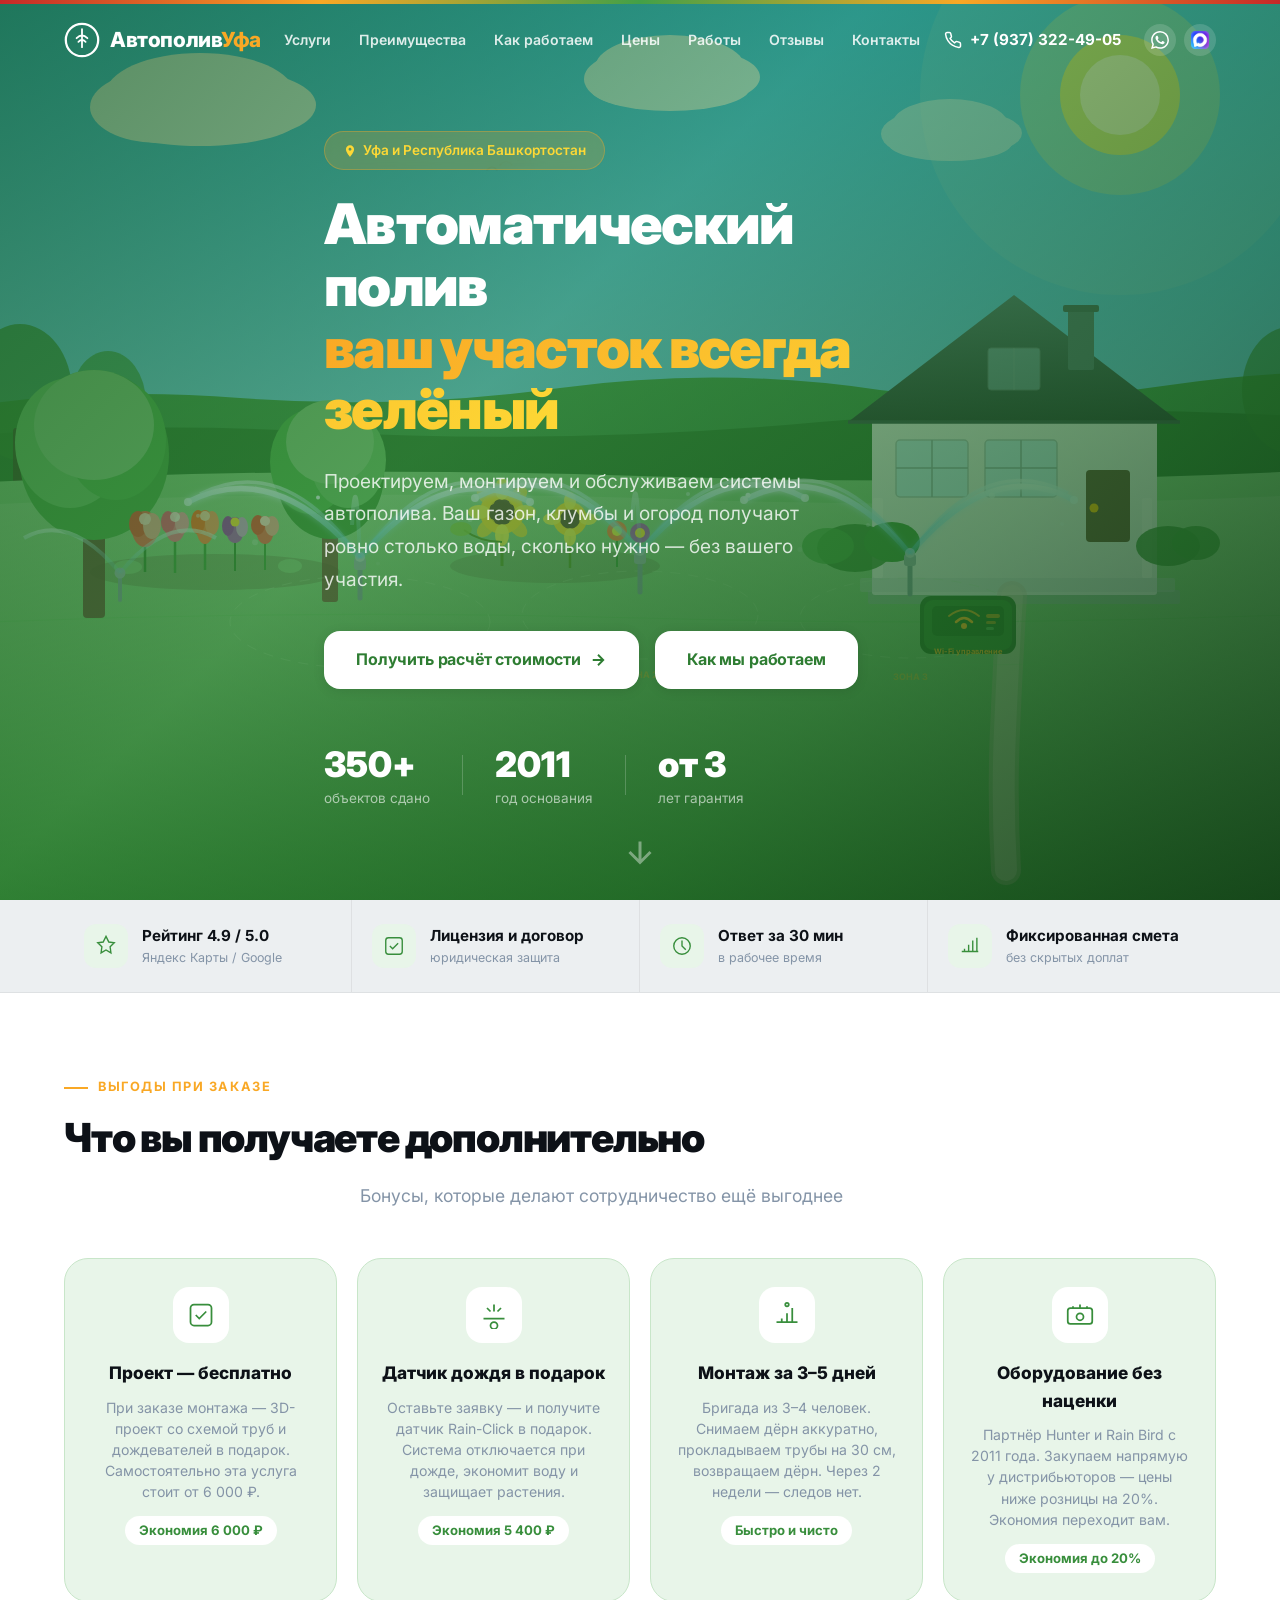
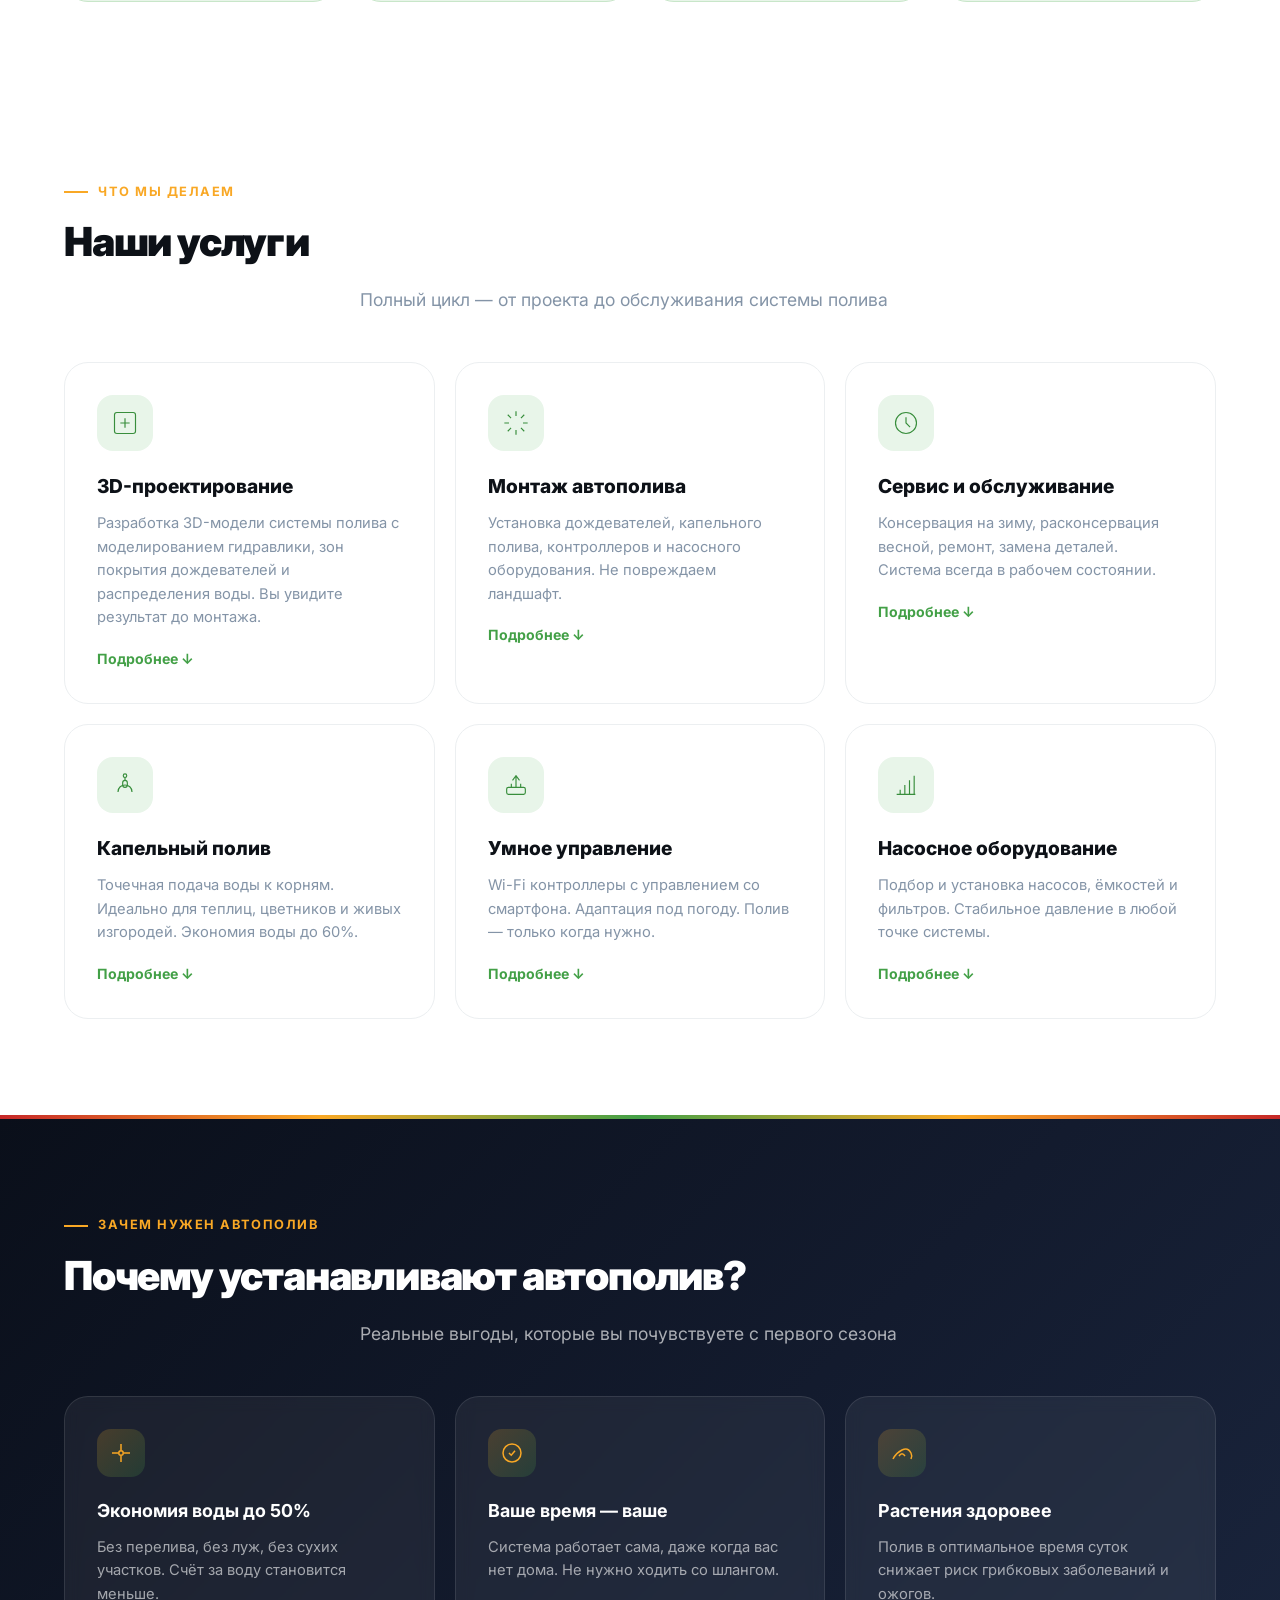
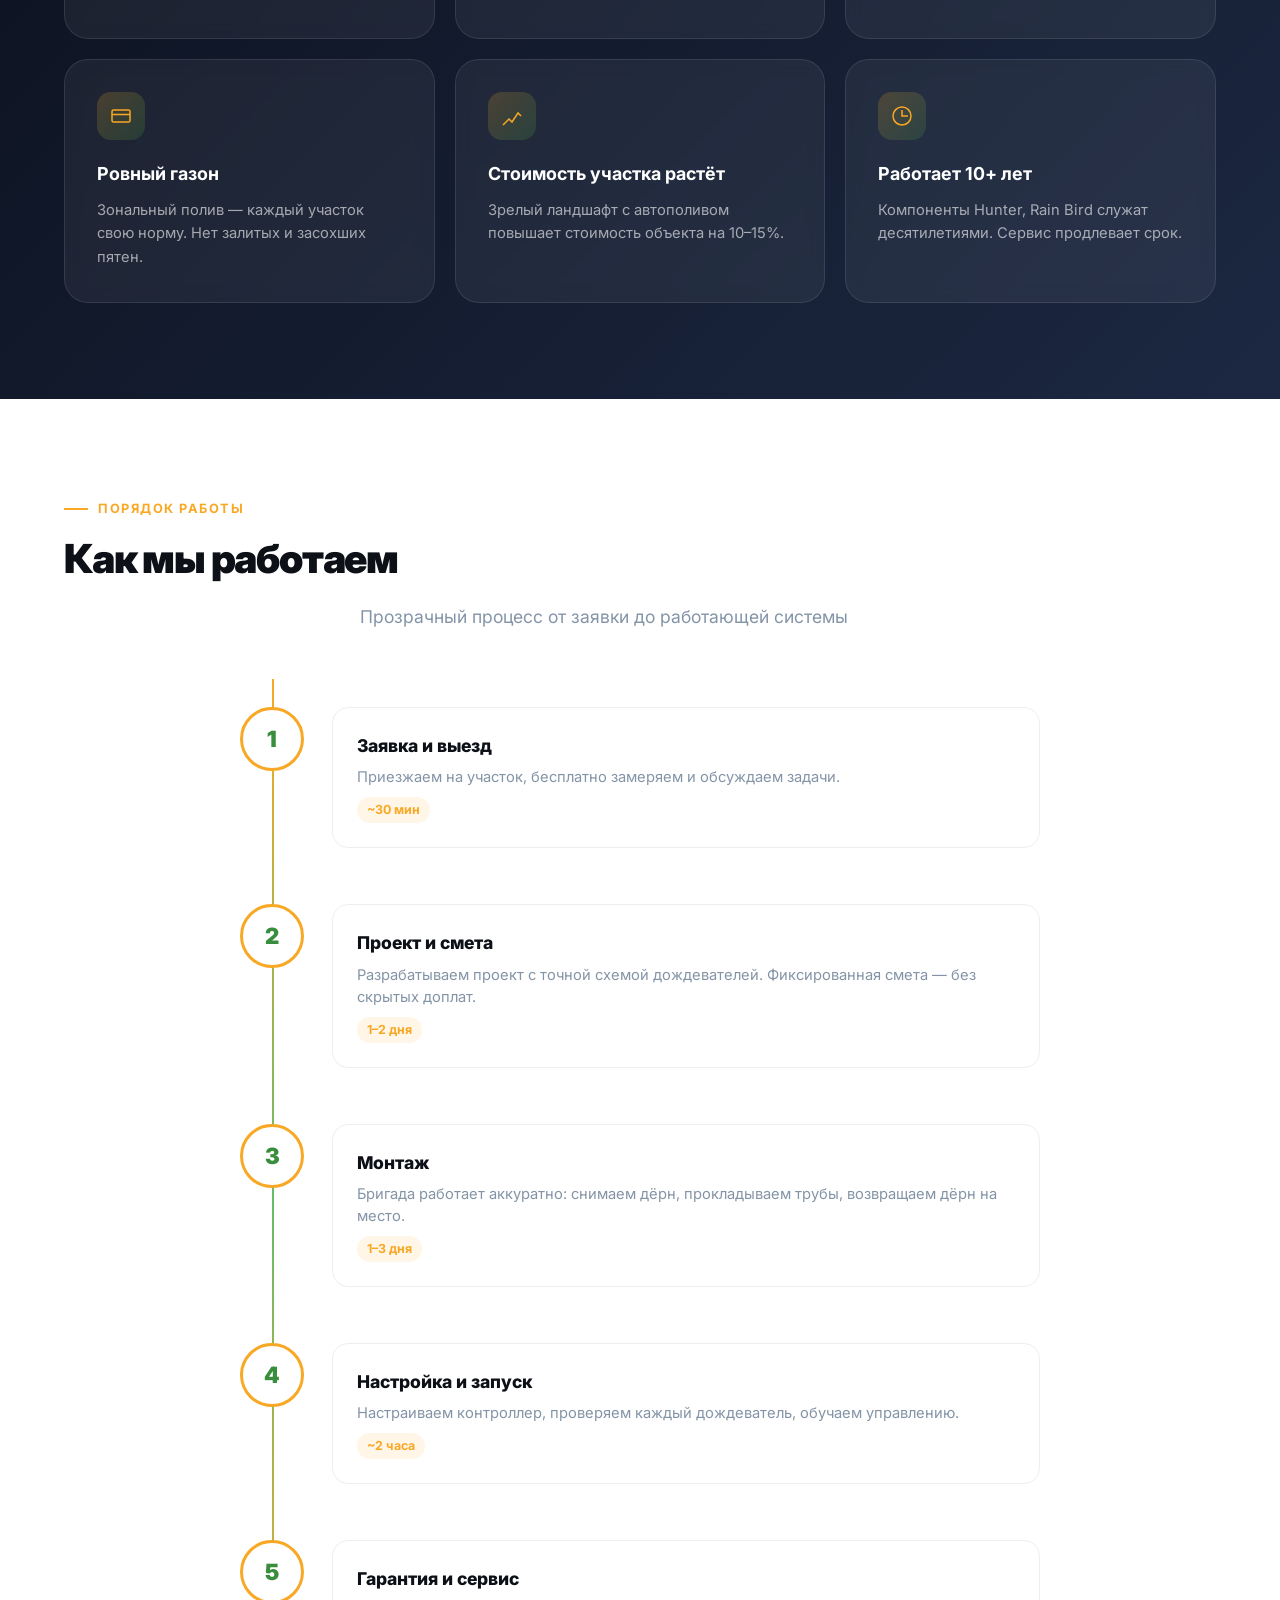
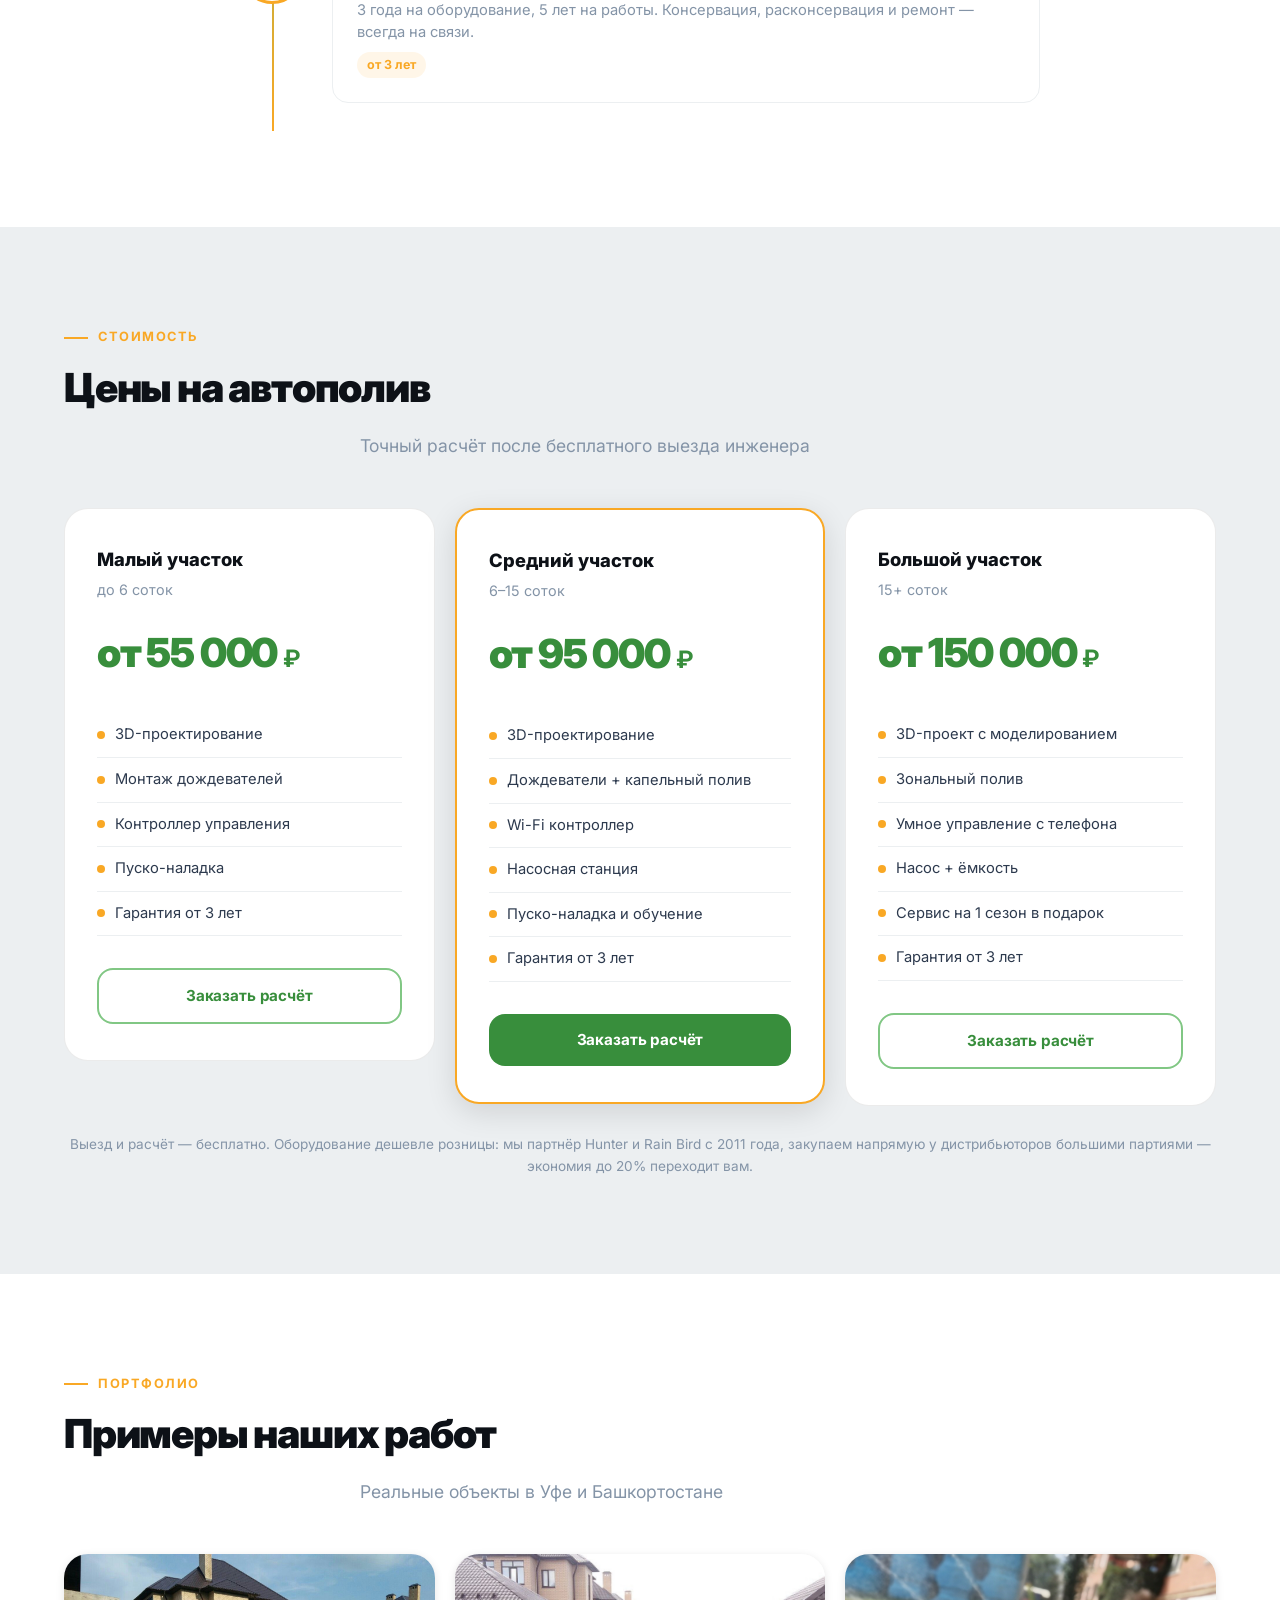
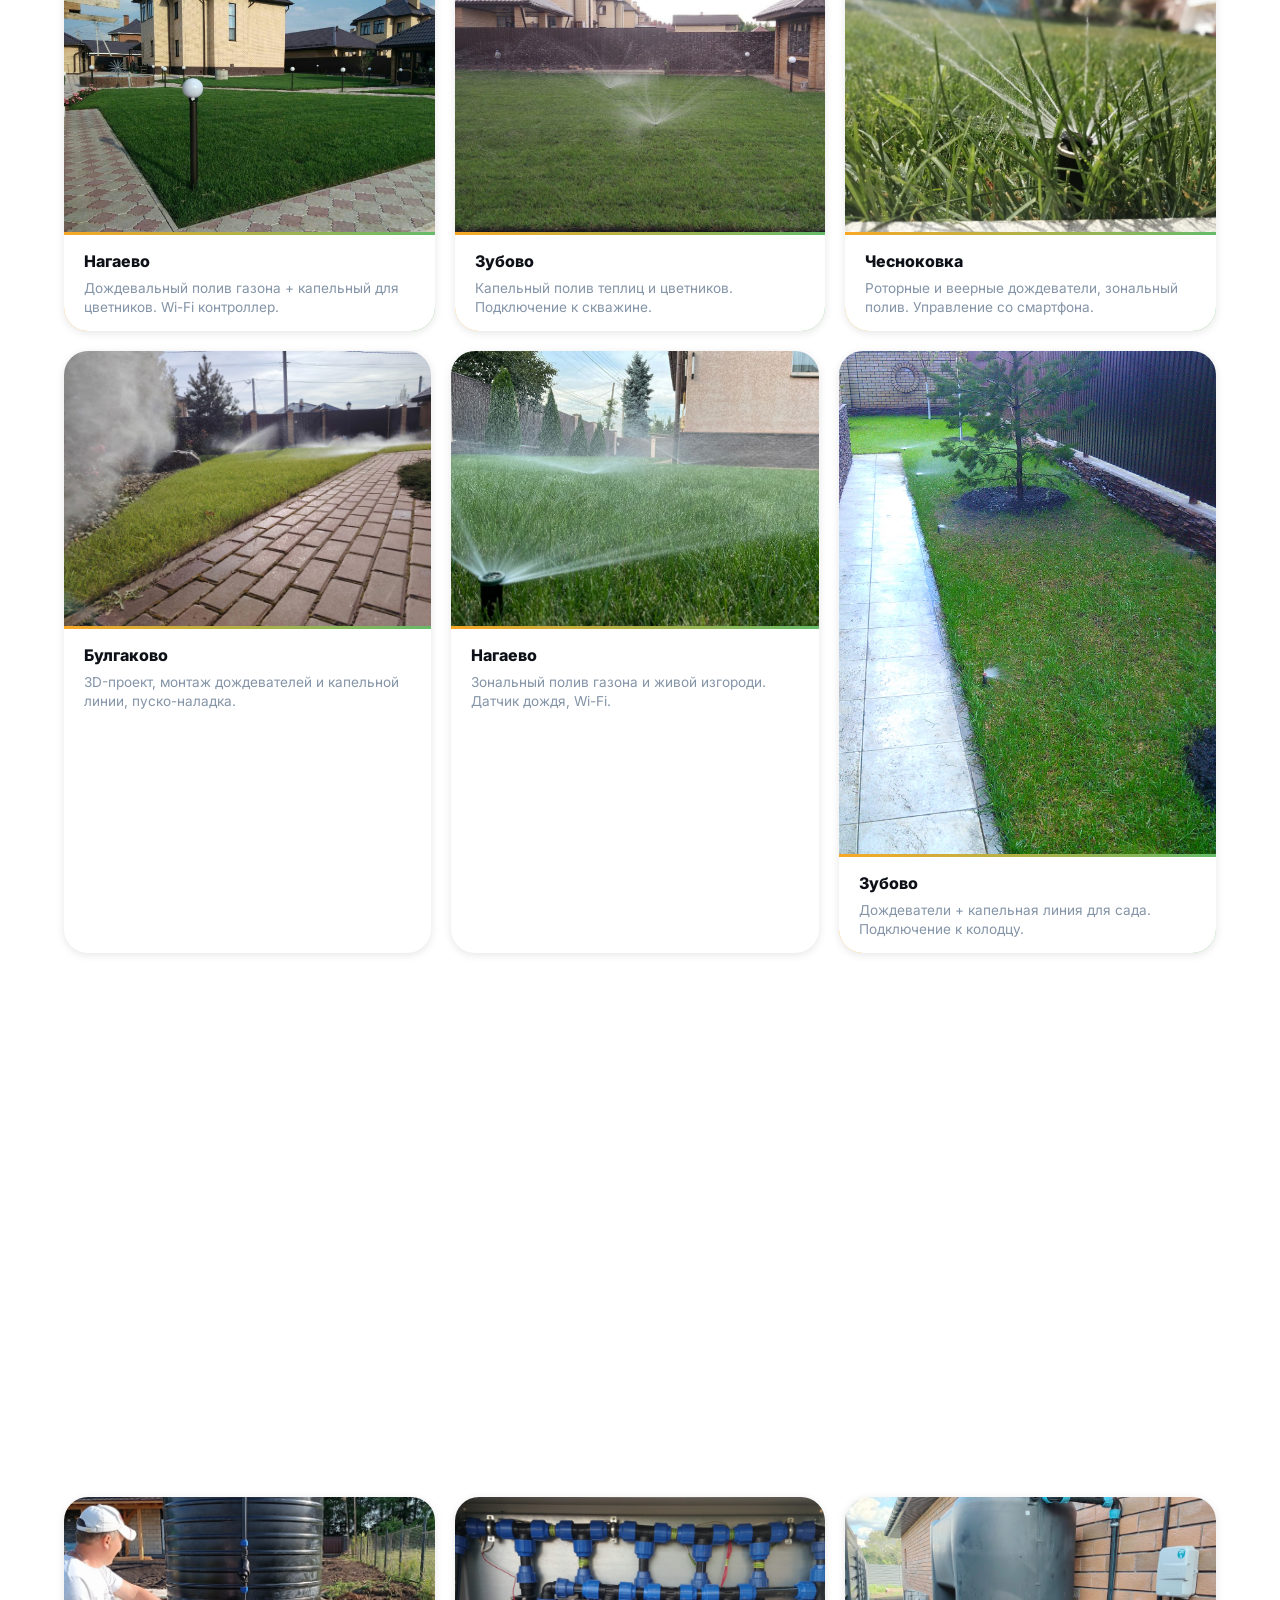
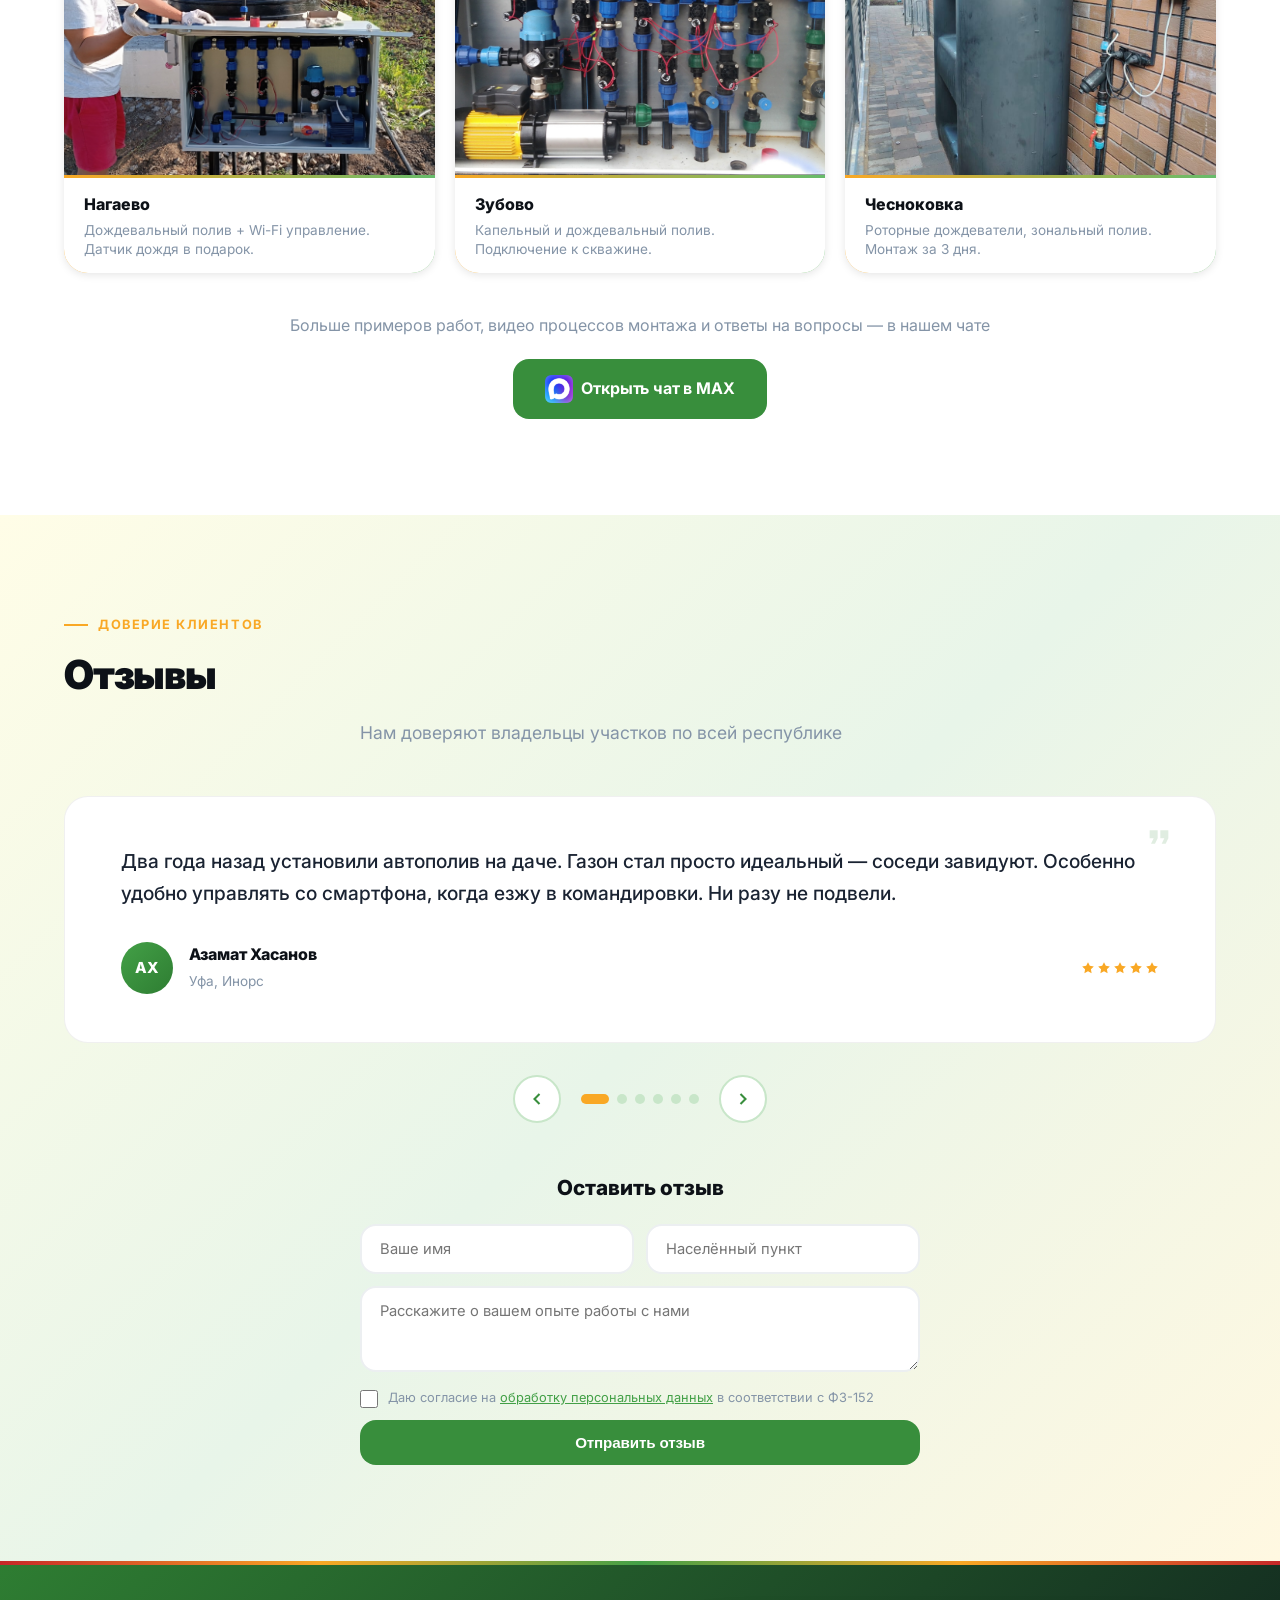
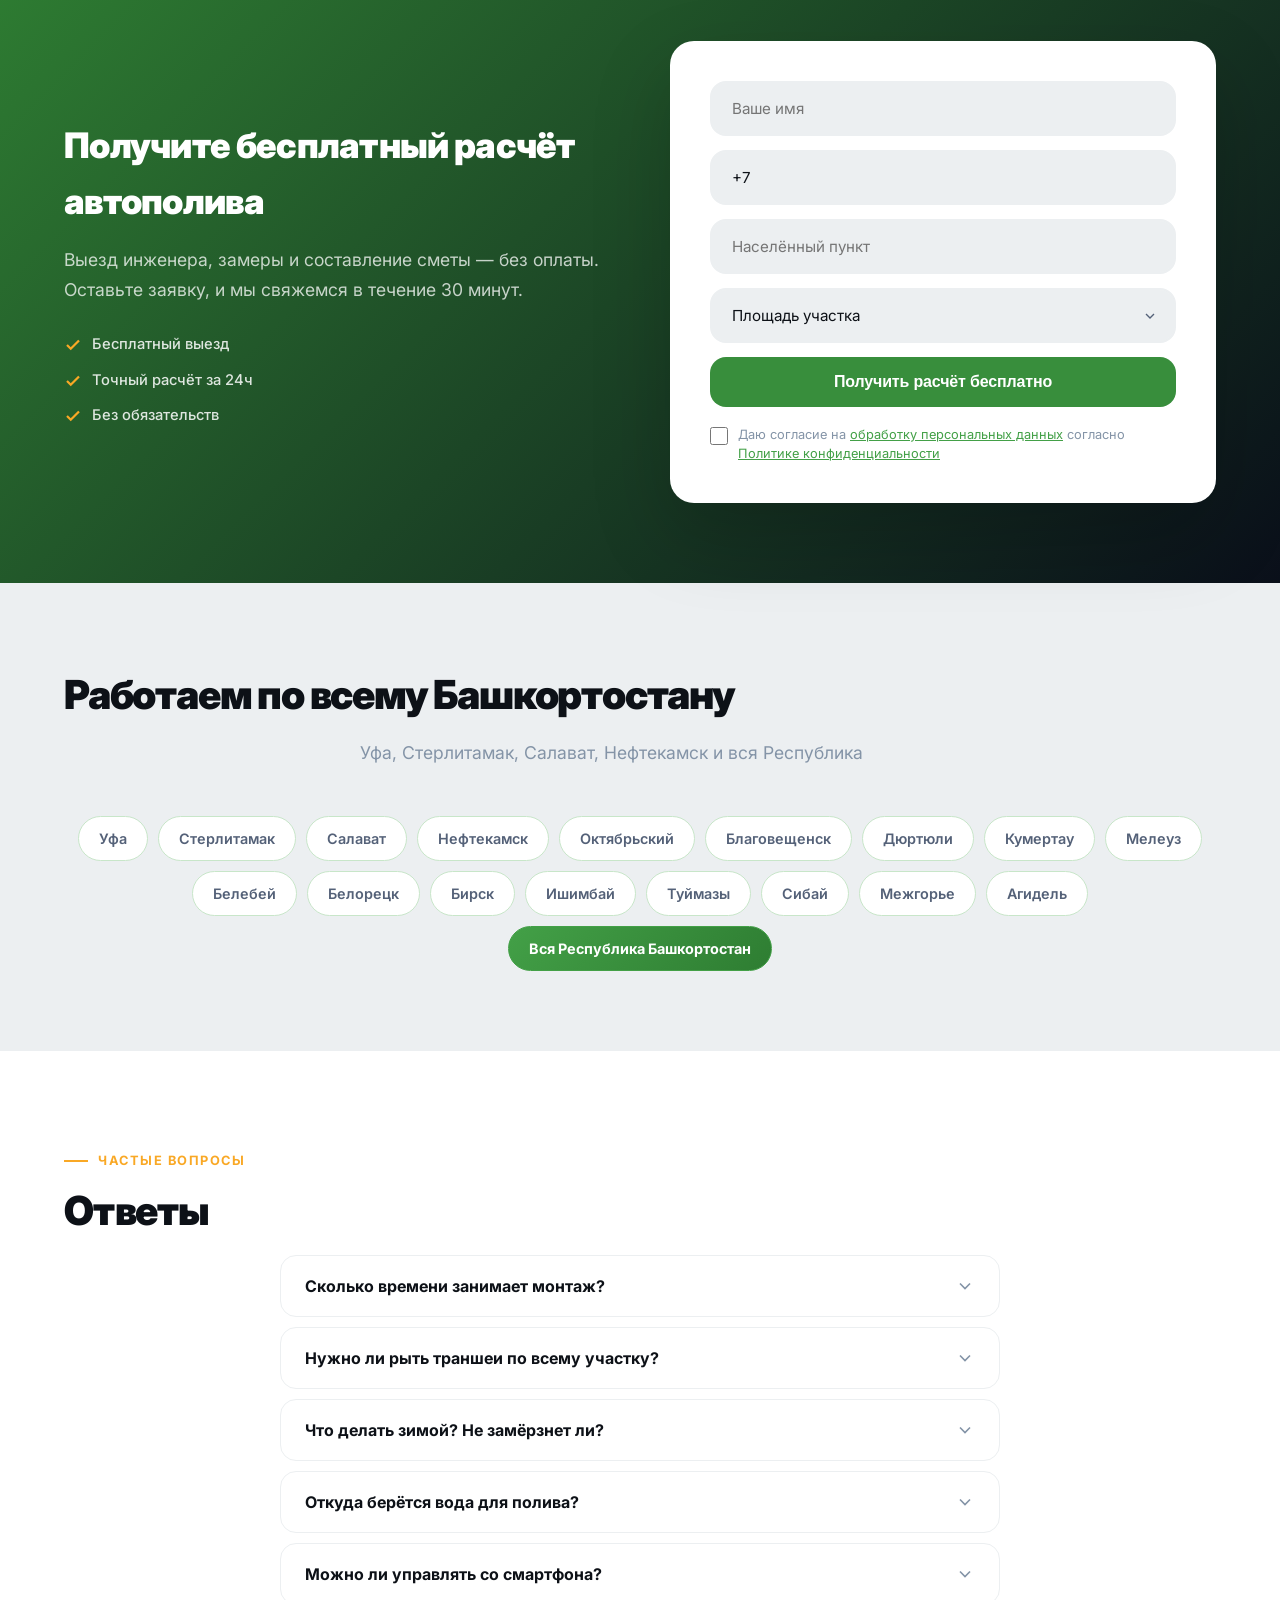
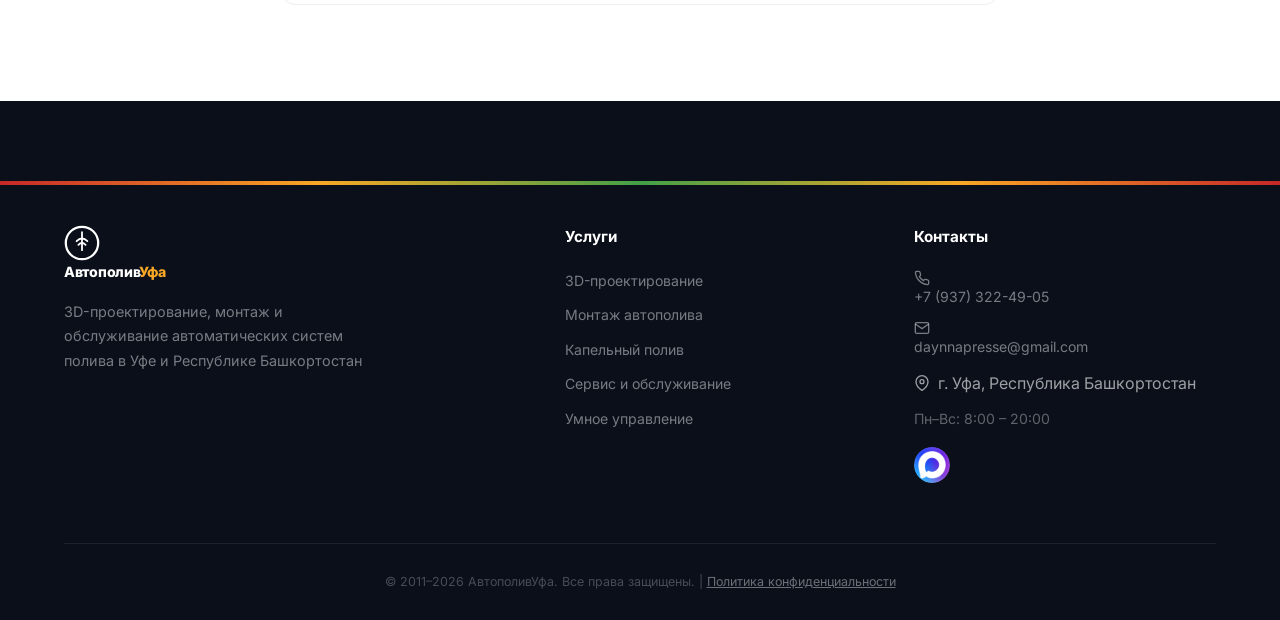
==== commit 9d8ce2c9: "Deploy avtopoliv-site to GitHub Pages" ====
--- a/index.html
+++ b/index.html
@@ -232,346 +232,317 @@
         <svg viewBox="0 0 1440 900" preserveAspectRatio="xMidYMid slice" fill="none" xmlns="http://www.w3.org/2000/svg">
             <defs>
                 <linearGradient id="hsky" x1="0" y1="0" x2="0" y2="1">
-                    <stop offset="0%" stop-color="#4FC3F7"/>
-                    <stop offset="50%" stop-color="#81D4FA"/>
-                    <stop offset="100%" stop-color="#B3E5FC"/>
+                    <stop offset="0%" stop-color="#29B6F6"/>
+                    <stop offset="55%" stop-color="#81D4FA"/>
+                    <stop offset="100%" stop-color="#E1F5FE"/>
                 </linearGradient>
                 <linearGradient id="hlawn" x1="0" y1="0" x2="0" y2="1">
-                    <stop offset="0%" stop-color="#66BB6A"/>
+                    <stop offset="0%" stop-color="#81C784"/>
+                    <stop offset="100%" stop-color="#2E7D32"/>
+                </linearGradient>
+                <linearGradient id="hlawn2" x1="0" y1="0" x2="0" y2="1">
+                    <stop offset="0%" stop-color="#A5D6A7"/>
                     <stop offset="100%" stop-color="#388E3C"/>
                 </linearGradient>
-                <linearGradient id="hearth" x1="0" y1="0" x2="0" y2="1">
-                    <stop offset="0%" stop-color="#8D6E63"/>
-                    <stop offset="30%" stop-color="#6D4C41"/>
-                    <stop offset="100%" stop-color="#4E342E"/>
+                <linearGradient id="hhills" x1="0" y1="0" x2="0" y2="1">
+                    <stop offset="0%" stop-color="#388E3C"/>
+                    <stop offset="100%" stop-color="#1B5E20"/>
+                </linearGradient>
+                <linearGradient id="hwaterArc" x1="0" y1="0" x2="0" y2="1">
+                    <stop offset="0%" stop-color="#E1F5FE" stop-opacity="0.95"/>
+                    <stop offset="100%" stop-color="#4FC3F7" stop-opacity="0.2"/>
+                </linearGradient>
+                <linearGradient id="hhouse" x1="0" y1="0" x2="0" y2="1">
+                    <stop offset="0%" stop-color="#ECEFF1"/>
+                    <stop offset="100%" stop-color="#CFD8DC"/>
                 </linearGradient>
                 <linearGradient id="hroof" x1="0" y1="0" x2="0" y2="1">
-                    <stop offset="0%" stop-color="#5D4037"/>
-                    <stop offset="100%" stop-color="#4E342E"/>
+                    <stop offset="0%" stop-color="#546E7A"/>
+                    <stop offset="100%" stop-color="#263238"/>
                 </linearGradient>
-                <linearGradient id="hwall" x1="0" y1="0" x2="1" y2="0">
-                    <stop offset="0%" stop-color="#BCAAA4"/>
-                    <stop offset="100%" stop-color="#A1887F"/>
-                </linearGradient>
-                <linearGradient id="hwaterArc" x1="0" y1="0" x2="0" y2="1">
-                    <stop offset="0%" stop-color="#E1F5FE" stop-opacity="0.9"/>
-                    <stop offset="100%" stop-color="#4FC3F7" stop-opacity="0.3"/>
-                </linearGradient>
-                <linearGradient id="hpipe" x1="0" y1="0" x2="1" y2="0">
-                    <stop offset="0%" stop-color="#42A5F5"/>
-                    <stop offset="100%" stop-color="#1E88E5"/>
-                </linearGradient>
-                <radialGradient id="hsun" cx="50%" cy="50%" r="50%">
-                    <stop offset="0%" stop-color="#FFF9C4"/>
-                    <stop offset="60%" stop-color="#FFF176" stop-opacity="0.4"/>
-                    <stop offset="100%" stop-color="#FFF176" stop-opacity="0"/>
-                </radialGradient>
-                <filter id="hglow" x="-20%" y="-20%" width="140%" height="140%">
+                <filter id="hglow">
                     <feGaussianBlur stdDeviation="3" result="blur"/>
                     <feMerge><feMergeNode in="blur"/><feMergeNode in="SourceGraphic"/></feMerge>
                 </filter>
             </defs>
 
+            <!-- SKY -->
             <rect width="1440" height="900" fill="url(#hsky)"/>
 
-            <circle cx="1250" cy="120" r="120" fill="url(#hsun)"/>
-            <circle cx="1250" cy="120" r="40" fill="#FFF9C4" opacity="0.7"/>
-            <g opacity="0.15">
-                <circle cx="400" cy="80" r="50" fill="#fff"/>
-                <circle cx="430" cy="70" r="40" fill="#fff"/>
-                <circle cx="360" cy="75" r="35" fill="#fff"/>
+            <!-- SUN -->
+            <circle cx="1200" cy="95" r="200" fill="#FFF9C4" opacity="0.1" class="hero-sun-outer"/>
+            <circle cx="1200" cy="95" r="100" fill="#FFF176" opacity="0.3"/>
+            <circle cx="1200" cy="95" r="60" fill="#FFEE58" opacity="0.75"/>
+            <circle cx="1200" cy="95" r="40" fill="#FFF9C4"/>
+
+            <!-- CLOUDS -->
+            <g class="hero-cloud-1" opacity="0.9">
+                <ellipse cx="280" cy="95" rx="95" ry="42" fill="#fff"/>
+                <ellipse cx="238" cy="107" rx="68" ry="36" fill="#fff"/>
+                <ellipse cx="322" cy="105" rx="74" ry="33" fill="#fff"/>
+                <ellipse cx="280" cy="118" rx="100" ry="28" fill="#fff"/>
             </g>
-            <g opacity="0.12">
-                <circle cx="900" cy="60" r="45" fill="#fff"/>
-                <circle cx="930" cy="50" r="38" fill="#fff"/>
-                <circle cx="870" cy="55" r="32" fill="#fff"/>
+            <g class="hero-cloud-2" opacity="0.75">
+                <ellipse cx="750" cy="68" rx="75" ry="33" fill="#fff"/>
+                <ellipse cx="718" cy="79" rx="54" ry="28" fill="#fff"/>
+                <ellipse cx="782" cy="77" rx="58" ry="26" fill="#fff"/>
+                <ellipse cx="750" cy="88" rx="80" ry="23" fill="#fff"/>
             </g>
-
-            <path d="M0 380 Q200 340 400 360 Q600 380 800 350 Q1000 320 1200 350 Q1350 370 1440 360 V420 H0Z" fill="#81C784" opacity="0.3"/>
-
-            <path d="M0 580 Q200 560 400 570 Q600 580 800 565 Q1000 550 1200 565 Q1350 575 1440 570 V900 H0Z" fill="url(#hlawn)"/>
-
-            <path d="M0 590 Q300 580 600 585 Q900 590 1200 580 Q1350 575 1440 578 V900 H0Z" fill="#43A047" opacity="0.5"/>
-
-            <g>
-                <rect x="80" y="400" width="240" height="155" rx="4" fill="url(#hwall)"/>
-                <polygon points="60,400 200,310 340,400" fill="url(#hroof)"/>
-                <line x1="60" y1="400" x2="340" y2="400" stroke="#795548" stroke-width="4"/>
-                <rect x="195" y="340" width="22" height="60" rx="1" fill="#4E342E"/>
-                <rect x="192" y="337" width="28" height="4" rx="1" fill="#5D4037"/>
-                <rect x="160" y="415" width="30" height="30" rx="2" fill="#B3E5FC" opacity="0.5" stroke="#795548" stroke-width="1.5"/>
-                <line x1="175" y1="415" x2="175" y2="445" stroke="#795548" stroke-width="1" opacity="0.5"/>
-                <line x1="160" y1="430" x2="190" y2="430" stroke="#795548" stroke-width="1" opacity="0.5"/>
-                <rect x="210" y="415" width="30" height="30" rx="2" fill="#B3E5FC" opacity="0.5" stroke="#795548" stroke-width="1.5"/>
-                <line x1="225" y1="415" x2="225" y2="445" stroke="#795548" stroke-width="1" opacity="0.5"/>
-                <line x1="210" y1="430" x2="240" y2="430" stroke="#795548" stroke-width="1" opacity="0.5"/>
-                <rect x="160" y="465" width="30" height="30" rx="2" fill="#B3E5FC" opacity="0.45" stroke="#795548" stroke-width="1.5"/>
-                <line x1="175" y1="465" x2="175" y2="495" stroke="#795548" stroke-width="1" opacity="0.5"/>
-                <line x1="160" y1="480" x2="190" y2="480" stroke="#795548" stroke-width="1" opacity="0.5"/>
-                <rect x="210" y="465" width="30" height="30" rx="2" fill="#B3E5FC" opacity="0.45" stroke="#795548" stroke-width="1.5"/>
-                <line x1="225" y1="465" x2="225" y2="495" stroke="#795548" stroke-width="1" opacity="0.5"/>
-                <line x1="210" y1="480" x2="240" y2="480" stroke="#795548" stroke-width="1" opacity="0.5"/>
-                <rect x="100" y="460" width="36" height="80" rx="3" fill="#4E342E"/>
-                <rect x="104" y="464" width="28" height="40" rx="2" fill="#FFCC80" opacity="0.35"/>
-                <circle cx="128" cy="500" r="3" fill="#6D4C41"/>
-                <rect x="340" y="470" width="40" height="60" rx="2" fill="#E8F5E9" opacity="0.5" stroke="#66BB6A" stroke-width="1"/>
-                <rect x="344" y="474" width="32" height="20" rx="1" fill="#A5D6A7" opacity="0.4"/>
-                <circle cx="360" cy="508" r="6" fill="#66BB6A" opacity="0.3"/>
+            <g class="hero-cloud-3" opacity="0.5">
+                <ellipse cx="1030" cy="125" rx="58" ry="26" fill="#fff"/>
+                <ellipse cx="1003" cy="134" rx="42" ry="22" fill="#fff"/>
+                <ellipse cx="1058" cy="133" rx="44" ry="20" fill="#fff"/>
+                <ellipse cx="1030" cy="143" rx="62" ry="18" fill="#fff"/>
             </g>
 
-            <g opacity="0.4" stroke="#388E3C" stroke-width="1" stroke-dasharray="8 6" fill="none">
-                <ellipse cx="500" cy="600" rx="100" ry="40"/>
-                <ellipse cx="750" cy="595" rx="90" ry="35"/>
-                <ellipse cx="1000" cy="600" rx="110" ry="40"/>
-                <ellipse cx="1250" cy="590" rx="80" ry="30"/>
+            <!-- BIRDS -->
+            <g opacity="0.45" fill="none" stroke="#546E7A" stroke-width="1.5" stroke-linecap="round">
+                <path d="M580 165 Q586 158 592 165"/>
+                <path d="M598 160 Q604 153 610 160"/>
+                <path d="M567 170 Q572 164 577 170"/>
             </g>
 
-            <g>
-                <line x1="500" y1="585" x2="500" y2="545" stroke="#78909C" stroke-width="5" stroke-linecap="round"/>
-                <circle cx="500" cy="543" r="5" fill="#90A4AE"/>
-                <path d="M500 543 Q440 460 380 500" stroke="url(#hwaterArc)" stroke-width="5" fill="none" filter="url(#hglow)"/>
-                <path d="M500 543 Q560 460 620 500" stroke="url(#hwaterArc)" stroke-width="5" fill="none" filter="url(#hglow)"/>
-                <path d="M500 543 Q420 430 340 475" stroke="url(#hwaterArc)" stroke-width="3.5" fill="none" opacity="0.6" filter="url(#hglow)"/>
-                <path d="M500 543 Q580 430 660 475" stroke="url(#hwaterArc)" stroke-width="3.5" fill="none" opacity="0.6" filter="url(#hglow)"/>
-                <path d="M500 543 Q400 400 300 450" stroke="url(#hwaterArc)" stroke-width="2.5" fill="none" opacity="0.4"/>
-                <path d="M500 543 Q600 400 700 450" stroke="url(#hwaterArc)" stroke-width="2.5" fill="none" opacity="0.4"/>
+            <!-- BACKGROUND HILLS -->
+            <path d="M0 415 Q150 385 320 398 Q480 410 640 388 Q800 366 960 390 Q1100 408 1250 385 Q1370 368 1440 375 V900 H0Z" fill="url(#hhills)" opacity="0.9"/>
+            <path d="M0 440 Q200 420 400 432 Q650 445 900 422 Q1150 400 1440 420 V900 H0Z" fill="#1B5E20" opacity="0.55"/>
+
+            <!-- DISTANT TREES -->
+            <ellipse cx="100" cy="392" rx="52" ry="68" fill="#2E7D32" opacity="0.75"/>
+            <rect x="93" y="428" width="14" height="75" rx="3" fill="#3E2723" opacity="0.6"/>
+            <ellipse cx="188" cy="403" rx="38" ry="52" fill="#388E3C" opacity="0.7"/>
+            <rect x="182" y="434" width="12" height="65" rx="3" fill="#3E2723" opacity="0.55"/>
+            <ellipse cx="1370" cy="390" rx="48" ry="63" fill="#2E7D32" opacity="0.65"/>
+            <rect x="1363" y="422" width="14" height="70" rx="3" fill="#3E2723" opacity="0.55"/>
+
+            <!-- LAWN -->
+            <path d="M0 486 Q360 464 720 476 Q1080 488 1440 468 V900 H0Z" fill="url(#hlawn)"/>
+            <path d="M0 508 Q360 488 720 498 Q1080 512 1440 492 V900 H0Z" fill="url(#hlawn2)" opacity="0.4"/>
+
+            <!-- HOUSE (right side) -->
+            <rect x="948" y="590" width="312" height="14" rx="2" fill="#90A4AE" opacity="0.5"/>
+            <rect x="952" y="420" width="285" height="175" rx="3" fill="url(#hhouse)"/>
+            <polygon points="928,422 1094,295 1260,422" fill="url(#hroof)"/>
+            <line x1="928" y1="422" x2="1260" y2="422" stroke="#37474F" stroke-width="3.5"/>
+            <rect x="1148" y="308" width="26" height="62" rx="2" fill="#546E7A"/>
+            <rect x="1143" y="305" width="36" height="7" rx="2" fill="#455A64"/>
+            <rect x="976" y="440" width="72" height="57" rx="4" fill="#B3E5FC" opacity="0.65" stroke="#90A4AE" stroke-width="1.5"/>
+            <line x1="1012" y1="440" x2="1012" y2="497" stroke="#90A4AE" stroke-width="1.5"/>
+            <line x1="976" y1="468" x2="1048" y2="468" stroke="#90A4AE" stroke-width="1.5"/>
+            <rect x="1065" y="440" width="72" height="57" rx="4" fill="#B3E5FC" opacity="0.65" stroke="#90A4AE" stroke-width="1.5"/>
+            <line x1="1101" y1="440" x2="1101" y2="497" stroke="#90A4AE" stroke-width="1.5"/>
+            <line x1="1065" y1="468" x2="1137" y2="468" stroke="#90A4AE" stroke-width="1.5"/>
+            <rect x="1068" y="348" width="52" height="42" rx="3" fill="#B3E5FC" opacity="0.45" stroke="#90A4AE" stroke-width="1"/>
+            <line x1="1094" y1="348" x2="1094" y2="390" stroke="#90A4AE" stroke-width="1" opacity="0.5"/>
+            <rect x="1166" y="470" width="44" height="72" rx="4" fill="#5D4037"/>
+            <circle cx="1174" cy="508" r="4.5" fill="#FFB300"/>
+            <rect x="940" y="578" width="315" height="14" rx="2" fill="#B0BEC5" opacity="0.4"/>
+            <rect x="953" y="498" width="10" height="80" rx="2" fill="#ECEFF1" opacity="0.6"/>
+            <rect x="1222" y="498" width="10" height="80" rx="2" fill="#ECEFF1" opacity="0.6"/>
+
+            <!-- FOREGROUND TREES -->
+            <rect x="163" y="488" width="22" height="130" rx="4" fill="#5D4037"/>
+            <ellipse cx="174" cy="455" rx="75" ry="85" fill="#43A047"/>
+            <ellipse cx="150" cy="443" rx="55" ry="65" fill="#66BB6A"/>
+            <ellipse cx="196" cy="440" rx="50" ry="60" fill="#4CAF50"/>
+            <ellipse cx="174" cy="425" rx="60" ry="55" fill="#81C784"/>
+            <rect x="402" y="504" width="16" height="98" rx="3" fill="#6D4C41"/>
+            <ellipse cx="410" cy="474" rx="54" ry="65" fill="#388E3C"/>
+            <ellipse cx="390" cy="462" rx="40" ry="52" fill="#4CAF50"/>
+            <ellipse cx="428" cy="460" rx="38" ry="48" fill="#66BB6A"/>
+            <ellipse cx="410" cy="442" rx="44" ry="42" fill="#81C784"/>
+
+            <!-- BUSHES near house -->
+            <ellipse cx="935" cy="548" rx="38" ry="24" fill="#2E7D32" opacity="0.85"/>
+            <ellipse cx="972" cy="542" rx="28" ry="20" fill="#388E3C"/>
+            <ellipse cx="908" cy="546" rx="26" ry="18" fill="#43A047" opacity="0.8"/>
+            <ellipse cx="1248" cy="546" rx="32" ry="20" fill="#2E7D32" opacity="0.8"/>
+            <ellipse cx="1276" cy="543" rx="24" ry="17" fill="#388E3C" opacity="0.85"/>
+
+            <!-- FLOWER BED LEFT (roses / tulips) -->
+            <ellipse cx="295" cy="572" rx="125" ry="18" fill="#4E342E" opacity="0.25"/>
+            <line x1="225" y1="572" x2="225" y2="535" stroke="#2E7D32" stroke-width="2.5"/>
+            <ellipse cx="225" cy="529" rx="13" ry="18" fill="#EF5350"/>
+            <ellipse cx="218" cy="524" rx="9" ry="13" fill="#E53935"/>
+            <ellipse cx="232" cy="526" rx="9" ry="13" fill="#EF9A9A"/>
+            <circle cx="225" cy="519" r="6" fill="#FFCDD2" opacity="0.9"/>
+            <line x1="255" y1="573" x2="255" y2="534" stroke="#388E3C" stroke-width="2.5"/>
+            <ellipse cx="255" cy="527" rx="10" ry="15" fill="#F06292"/>
+            <ellipse cx="248" cy="522" rx="7" ry="11" fill="#EC407A"/>
+            <ellipse cx="262" cy="523" rx="7" ry="11" fill="#F48FB1"/>
+            <circle cx="255" cy="517" r="5" fill="#fff" opacity="0.7"/>
+            <line x1="285" y1="570" x2="285" y2="533" stroke="#388E3C" stroke-width="2.5"/>
+            <ellipse cx="285" cy="527" rx="9" ry="17" fill="#FF7043"/>
+            <ellipse cx="278" cy="522" rx="7" ry="12" fill="#FF5722"/>
+            <ellipse cx="292" cy="523" rx="7" ry="12" fill="#FF8A65"/>
+            <circle cx="285" cy="516" r="5" fill="#FFCCBC" opacity="0.9"/>
+            <line x1="315" y1="571" x2="315" y2="537" stroke="#2E7D32" stroke-width="2"/>
+            <ellipse cx="315" cy="530" rx="9" ry="13" fill="#AB47BC"/>
+            <ellipse cx="308" cy="526" rx="6" ry="10" fill="#9C27B0"/>
+            <ellipse cx="322" cy="527" rx="6" ry="10" fill="#CE93D8"/>
+            <circle cx="315" cy="522" r="4.5" fill="#FDD835"/>
+            <line x1="345" y1="570" x2="345" y2="537" stroke="#388E3C" stroke-width="2"/>
+            <ellipse cx="345" cy="530" rx="9" ry="14" fill="#EF5350"/>
+            <ellipse cx="338" cy="525" rx="7" ry="10" fill="#E53935"/>
+            <ellipse cx="352" cy="526" rx="7" ry="10" fill="#EF9A9A"/>
+            <circle cx="345" cy="521" r="5" fill="#FFCDD2"/>
+            <ellipse cx="208" cy="567" rx="14" ry="7" fill="#81C784" opacity="0.7"/>
+            <ellipse cx="370" cy="566" rx="12" ry="7" fill="#81C784" opacity="0.7"/>
+
+            <!-- FLOWER BED CENTER (sunflowers + mixed) -->
+            <ellipse cx="635" cy="566" rx="105" ry="17" fill="#4E342E" opacity="0.2"/>
+            <line x1="582" y1="566" x2="582" y2="516" stroke="#558B2F" stroke-width="3"/>
+            <circle cx="582" cy="512" r="22" fill="#FDD835"/>
+            <circle cx="582" cy="512" r="13" fill="#5D4037"/>
+            <ellipse cx="582" cy="489" rx="7" ry="11" fill="#FFEE58" opacity="0.9"/>
+            <ellipse cx="582" cy="535" rx="7" ry="11" fill="#FFEE58" opacity="0.9"/>
+            <ellipse cx="559" cy="512" rx="11" ry="7" fill="#FFEE58" opacity="0.9"/>
+            <ellipse cx="605" cy="512" rx="11" ry="7" fill="#FFEE58" opacity="0.9"/>
+            <ellipse cx="566" cy="496" rx="7" ry="11" fill="#FDD835" opacity="0.8" transform="rotate(-45,566,496)"/>
+            <ellipse cx="598" cy="496" rx="7" ry="11" fill="#FDD835" opacity="0.8" transform="rotate(45,598,496)"/>
+            <ellipse cx="566" cy="528" rx="7" ry="11" fill="#FDD835" opacity="0.8" transform="rotate(45,566,528)"/>
+            <ellipse cx="598" cy="528" rx="7" ry="11" fill="#FDD835" opacity="0.8" transform="rotate(-45,598,528)"/>
+            <path d="M582 542 Q560 542 544 530" stroke="#558B2F" stroke-width="2" fill="none"/>
+            <ellipse cx="541" cy="529" rx="11" ry="7" fill="#8BC34A" opacity="0.8"/>
+            <line x1="650" y1="568" x2="650" y2="524" stroke="#558B2F" stroke-width="2.5"/>
+            <circle cx="650" cy="519" r="17" fill="#FDD835"/>
+            <circle cx="650" cy="519" r="10" fill="#5D4037"/>
+            <ellipse cx="650" cy="501" rx="6" ry="9" fill="#FFEE58" opacity="0.9"/>
+            <ellipse cx="650" cy="537" rx="6" ry="9" fill="#FFEE58" opacity="0.9"/>
+            <ellipse cx="632" cy="519" rx="9" ry="6" fill="#FFEE58" opacity="0.9"/>
+            <ellipse cx="668" cy="519" rx="9" ry="6" fill="#FFEE58" opacity="0.9"/>
+            <line x1="697" y1="567" x2="697" y2="538" stroke="#388E3C" stroke-width="2"/>
+            <circle cx="697" cy="531" r="10" fill="#FF7043"/>
+            <circle cx="697" cy="531" r="5" fill="#FFEB3B"/>
+            <line x1="720" y1="568" x2="720" y2="540" stroke="#2E7D32" stroke-width="2"/>
+            <circle cx="720" cy="533" r="10" fill="#AB47BC"/>
+            <circle cx="720" cy="533" r="5" fill="#FDD835"/>
+
+            <!-- PATHWAY to house -->
+            <path d="M1092 596 Q1088 660 1085 730 Q1082 800 1086 870" stroke="#BCAAA4" stroke-width="30" stroke-linecap="round" opacity="0.35" fill="none"/>
+            <path d="M1092 596 Q1088 660 1085 730 Q1082 800 1086 870" stroke="#D7CCC8" stroke-width="22" stroke-linecap="round" opacity="0.3" fill="none"/>
+
+            <!-- LAWN DETAIL -->
+            <path d="M0 625 Q360 608 720 618 Q1080 628 1440 612" stroke="#4CAF50" stroke-width="1.2" opacity="0.25" fill="none"/>
+            <path d="M0 668 Q360 652 720 660 Q1080 672 1440 655" stroke="#66BB6A" stroke-width="1" opacity="0.18" fill="none"/>
+
+            <!-- IRRIGATION ZONES -->
+            <ellipse cx="440" cy="622" rx="130" ry="46" stroke="#A5D6A7" stroke-width="1" stroke-dasharray="10 8" fill="none" opacity="0.3"/>
+            <ellipse cx="720" cy="615" rx="118" ry="44" stroke="#A5D6A7" stroke-width="1" stroke-dasharray="10 8" fill="none" opacity="0.3"/>
+            <ellipse cx="990" cy="618" rx="110" ry="40" stroke="#A5D6A7" stroke-width="1" stroke-dasharray="10 8" fill="none" opacity="0.3"/>
+
+            <!-- SPRINKLER 1 (zone 1) -->
+            <line x1="440" y1="598" x2="440" y2="568" stroke="#78909C" stroke-width="5" stroke-linecap="round"/>
+            <rect x="434" y="558" width="12" height="12" rx="3" fill="#90A4AE"/>
+            <circle cx="440" cy="557" r="5" fill="#B0BEC5"/>
+            <path class="hwater" d="M440 558 Q355 458 268 502" stroke="url(#hwaterArc)" stroke-width="5.5" fill="none" filter="url(#hglow)"/>
+            <path class="hwater hwater--d1" d="M440 558 Q365 452 280 494" stroke="url(#hwaterArc)" stroke-width="3.5" fill="none" opacity="0.7"/>
+            <path class="hwater hwater--d2" d="M440 558 Q524 458 610 502" stroke="url(#hwaterArc)" stroke-width="5.5" fill="none" filter="url(#hglow)"/>
+            <path class="hwater hwater--d3" d="M440 558 Q517 452 600 494" stroke="url(#hwaterArc)" stroke-width="3.5" fill="none" opacity="0.7"/>
+            <path class="hwater hwater--d4" d="M440 558 Q436 455 432 525" stroke="url(#hwaterArc)" stroke-width="4" fill="none" opacity="0.5"/>
+            <circle cx="268" cy="502" r="4" fill="#E1F5FE" opacity="0.85" class="hwater-tip"/>
+            <circle cx="610" cy="502" r="4" fill="#E1F5FE" opacity="0.85" class="hwater-tip"/>
+
+            <!-- SPRINKLER 2 (zone 2) -->
+            <line x1="720" y1="592" x2="720" y2="562" stroke="#78909C" stroke-width="5" stroke-linecap="round"/>
+            <rect x="714" y="552" width="12" height="12" rx="3" fill="#90A4AE"/>
+            <circle cx="720" cy="551" r="5" fill="#B0BEC5"/>
+            <path class="hwater" d="M720 552 Q638 455 555 498" stroke="url(#hwaterArc)" stroke-width="5.5" fill="none" filter="url(#hglow)"/>
+            <path class="hwater hwater--d1" d="M720 552 Q646 450 568 492" stroke="url(#hwaterArc)" stroke-width="3.5" fill="none" opacity="0.7"/>
+            <path class="hwater hwater--d2" d="M720 552 Q802 455 885 498" stroke="url(#hwaterArc)" stroke-width="5.5" fill="none" filter="url(#hglow)"/>
+            <path class="hwater hwater--d3" d="M720 552 Q795 450 875 492" stroke="url(#hwaterArc)" stroke-width="3.5" fill="none" opacity="0.7"/>
+            <path class="hwater hwater--d4" d="M720 552 Q716 452 712 522" stroke="url(#hwaterArc)" stroke-width="4" fill="none" opacity="0.5"/>
+            <circle cx="555" cy="498" r="4" fill="#E1F5FE" opacity="0.85" class="hwater-tip"/>
+            <circle cx="885" cy="498" r="4" fill="#E1F5FE" opacity="0.85" class="hwater-tip"/>
+
+            <!-- SPRINKLER 3 (zone 3) -->
+            <line x1="990" y1="594" x2="990" y2="564" stroke="#78909C" stroke-width="5" stroke-linecap="round"/>
+            <rect x="984" y="554" width="12" height="12" rx="3" fill="#90A4AE"/>
+            <circle cx="990" cy="553" r="5" fill="#B0BEC5"/>
+            <path class="hwater" d="M990 554 Q908 456 824 500" stroke="url(#hwaterArc)" stroke-width="5.5" fill="none" filter="url(#hglow)"/>
+            <path class="hwater hwater--d1" d="M990 554 Q916 450 838 493" stroke="url(#hwaterArc)" stroke-width="3.5" fill="none" opacity="0.7"/>
+            <path class="hwater hwater--d2" d="M990 554 Q1072 456 1154 500" stroke="url(#hwaterArc)" stroke-width="5.5" fill="none" filter="url(#hglow)"/>
+            <path class="hwater hwater--d3" d="M990 554 Q1065 450 1148 493" stroke="url(#hwaterArc)" stroke-width="3.5" fill="none" opacity="0.7"/>
+            <circle cx="824" cy="500" r="4" fill="#E1F5FE" opacity="0.85" class="hwater-tip"/>
+            <circle cx="1154" cy="500" r="4" fill="#E1F5FE" opacity="0.85" class="hwater-tip"/>
+
+            <!-- SPRINKLER 4 (far left, near trees) -->
+            <line x1="200" y1="600" x2="200" y2="576" stroke="#78909C" stroke-width="4" stroke-linecap="round"/>
+            <circle cx="200" cy="573" r="5.5" fill="#90A4AE"/>
+            <path class="hwater hwater--d2" d="M200 573 Q150 512 104 538" stroke="url(#hwaterArc)" stroke-width="4" fill="none" opacity="0.6"/>
+            <path class="hwater" d="M200 573 Q250 512 296 538" stroke="url(#hwaterArc)" stroke-width="4" fill="none" opacity="0.6"/>
+
+            <!-- WI-FI CONTROLLER BADGE -->
+            <g class="hero-controller" transform="translate(1048,626)">
+                <rect x="-48" y="-30" width="96" height="58" rx="11" fill="#1B5E20" opacity="0.88"/>
+                <rect x="-44" y="-26" width="88" height="50" rx="9" fill="#2E7D32"/>
+                <rect x="-36" y="-20" width="72" height="30" rx="5" fill="#1B5E20" opacity="0.6"/>
+                <g fill="none" stroke="#F9A825" stroke-linecap="round" transform="translate(-4,-8)">
+                    <circle cx="0" cy="8" r="3" fill="#F9A825" stroke="none"/>
+                    <path d="M-8 4 Q0 -4 8 4" stroke-width="2.5"/>
+                    <path d="M-15 -2 Q0 -14 15 -2" stroke-width="2" opacity="0.75"/>
+                </g>
+                <rect x="18" y="-12" width="14" height="4" rx="2" fill="#F9A825" opacity="0.6"/>
+                <rect x="18" y="-5" width="10" height="3" rx="1.5" fill="#F9A825" opacity="0.5"/>
+                <rect x="18" y="1" width="8" height="3" rx="1.5" fill="#66BB6A" opacity="0.6"/>
+                <text x="0" y="28" fill="#F9A825" font-size="7.5" font-family="Inter,sans-serif" font-weight="700" text-anchor="middle" opacity="0.9">Wi-Fi управление</text>
             </g>
 
-            <g>
-                <line x1="750" y1="580" x2="750" y2="540" stroke="#78909C" stroke-width="5" stroke-linecap="round"/>
-                <circle cx="750" cy="538" r="5" fill="#90A4AE"/>
-                <path d="M750 538 Q700 470 650 500" stroke="url(#hwaterArc)" stroke-width="4.5" fill="none" filter="url(#hglow)"/>
-                <path d="M750 538 Q800 470 850 500" stroke="url(#hwaterArc)" stroke-width="4.5" fill="none" filter="url(#hglow)"/>
-                <path d="M750 538 Q680 440 610 480" stroke="url(#hwaterArc)" stroke-width="3" fill="none" opacity="0.5" filter="url(#hglow)"/>
-                <path d="M750 538 Q820 440 890 480" stroke="url(#hwaterArc)" stroke-width="3" fill="none" opacity="0.5" filter="url(#hglow)"/>
-            </g>
-
-            <g>
-                <line x1="1000" y1="585" x2="1000" y2="548" stroke="#78909C" stroke-width="5" stroke-linecap="round"/>
-                <circle cx="1000" cy="546" r="5" fill="#90A4AE"/>
-                <path d="M1000 546 Q940 470 880 505" stroke="url(#hwaterArc)" stroke-width="4.5" fill="none" filter="url(#hglow)"/>
-                <path d="M1000 546 Q1060 470 1120 505" stroke="url(#hwaterArc)" stroke-width="4.5" fill="none" filter="url(#hglow)"/>
-                <path d="M1000 546 Q920 440 840 480" stroke="url(#hwaterArc)" stroke-width="3" fill="none" opacity="0.5" filter="url(#hglow)"/>
-                <path d="M1000 546 Q1080 440 1160 480" stroke="url(#hwaterArc)" stroke-width="3" fill="none" opacity="0.5" filter="url(#hglow)"/>
-            </g>
-
-            <g>
-                <line x1="1250" y1="575" x2="1250" y2="545" stroke="#78909C" stroke-width="4" stroke-linecap="round"/>
-                <circle cx="1250" cy="543" r="4" fill="#90A4AE"/>
-                <path d="M1250 543 Q1205 490 1160 515" stroke="url(#hwaterArc)" stroke-width="3.5" fill="none" filter="url(#hglow)"/>
-                <path d="M1250 543 Q1295 490 1340 515" stroke="url(#hwaterArc)" stroke-width="3.5" fill="none" filter="url(#hglow)"/>
-            </g>
-
-            <g transform="translate(380,555)" opacity="0.7">
-                <ellipse cx="0" cy="0" rx="14" ry="7" fill="#E91E63"/>
-                <ellipse cx="-7" cy="-5" rx="6" ry="10" fill="#F06292" transform="rotate(-15,-7,-5)"/>
-                <ellipse cx="7" cy="-5" rx="6" ry="10" fill="#F06292" transform="rotate(15,7,-5)"/>
-                <circle cx="0" cy="-3" r="3.5" fill="#FFEB3B"/>
-            </g>
-            <g transform="translate(620,550)" opacity="0.65">
-                <ellipse cx="0" cy="0" rx="12" ry="6" fill="#FF7043"/>
-                <ellipse cx="-6" cy="-4" rx="5" ry="8" fill="#FF8A65" transform="rotate(-12,-6,-4)"/>
-                <ellipse cx="6" cy="-4" rx="5" ry="8" fill="#FF8A65" transform="rotate(12,6,-4)"/>
-                <circle cx="0" cy="-2" r="3" fill="#FFF176"/>
-            </g>
-            <g transform="translate(880,548)" opacity="0.65">
-                <ellipse cx="0" cy="0" rx="13" ry="6" fill="#AB47BC"/>
-                <ellipse cx="-6" cy="-4" rx="5" ry="9" fill="#CE93D8" transform="rotate(-18,-6,-4)"/>
-                <ellipse cx="6" cy="-4" rx="5" ry="9" fill="#CE93D8" transform="rotate(18,6,-4)"/>
-                <circle cx="0" cy="-2" r="3" fill="#FDD835"/>
-            </g>
-            <g transform="translate(1120,555)" opacity="0.6">
-                <ellipse cx="0" cy="0" rx="11" ry="5" fill="#FF5252"/>
-                <ellipse cx="-5" cy="-3" rx="4" ry="7" fill="#FF8A80" transform="rotate(-12,-5,-3)"/>
-                <ellipse cx="5" cy="-3" rx="4" ry="7" fill="#FF8A80" transform="rotate(12,5,-3)"/>
-                <circle cx="0" cy="-1" r="2.5" fill="#FFF9C4"/>
-            </g>
-            <g transform="translate(1340,548)" opacity="0.55">
-                <ellipse cx="0" cy="0" rx="10" ry="5" fill="#7B1FA2"/>
-                <ellipse cx="-5" cy="-3" rx="4" ry="7" fill="#9C27B0" transform="rotate(-15,-5,-3)"/>
-                <ellipse cx="5" cy="-3" rx="4" ry="7" fill="#9C27B0" transform="rotate(15,5,-3)"/>
-                <circle cx="0" cy="-1" r="2.5" fill="#FDD835"/>
-            </g>
-
-            <g transform="translate(430,572)" opacity="0.5">
-                <line x1="0" y1="0" x2="0" y2="10" stroke="#2E7D32" stroke-width="1.5"/>
-                <ellipse cx="-4" cy="0" rx="3" ry="5" fill="#4CAF50" transform="rotate(-20,-4,0)"/>
-                <ellipse cx="4" cy="0" rx="3" ry="5" fill="#4CAF50" transform="rotate(20,4,0)"/>
-            </g>
-            <g transform="translate(570,565)" opacity="0.5">
-                <line x1="0" y1="0" x2="0" y2="10" stroke="#2E7D32" stroke-width="1.5"/>
-                <ellipse cx="-4" cy="0" rx="3" ry="5" fill="#66BB6A" transform="rotate(-20,-4,0)"/>
-                <ellipse cx="4" cy="0" rx="3" ry="5" fill="#66BB6A" transform="rotate(20,4,0)"/>
-            </g>
-            <g transform="translate(680,568)" opacity="0.45">
-                <line x1="0" y1="0" x2="0" y2="8" stroke="#2E7D32" stroke-width="1"/>
-                <ellipse cx="-3" cy="0" rx="2" ry="4" fill="#4CAF50" transform="rotate(-15,-3,0)"/>
-                <ellipse cx="3" cy="0" rx="2" ry="4" fill="#4CAF50" transform="rotate(15,3,0)"/>
-            </g>
-            <g transform="translate(830,562)" opacity="0.5">
-                <line x1="0" y1="0" x2="0" y2="10" stroke="#2E7D32" stroke-width="1.5"/>
-                <ellipse cx="-4" cy="0" rx="3" ry="5" fill="#43A047" transform="rotate(-20,-4,0)"/>
-                <ellipse cx="4" cy="0" rx="3" ry="5" fill="#43A047" transform="rotate(20,4,0)"/>
-            </g>
-
-            <g>
-                <rect x="460" y="540" width="50" height="30" rx="6" fill="#263238"/>
-                <rect x="464" y="543" width="42" height="22" rx="4" fill="#37474F"/>
-                <rect x="468" y="547" width="34" height="14" rx="2" fill="#1B5E20"/>
-                <rect x="471" y="550" width="12" height="4" rx="1" fill="#4CAF50" opacity="0.8"/>
-                <rect x="471" y="556" width="8" height="3" rx="1" fill="#66BB6A" opacity="0.6"/>
-                <rect x="485" y="550" width="10" height="4" rx="1" fill="#F9A825" opacity="0.7"/>
-                <circle cx="494" cy="558" r="2.5" fill="#4CAF50" opacity="0.6"/>
-                <g opacity="0.4">
-                    <path d="M495 536 Q500 528 505 536" stroke="#4CAF50" stroke-width="1.5" fill="none"/>
-                    <path d="M498 533 Q503 525 508 533" stroke="#4CAF50" stroke-width="1" fill="none"/>
-                    <path d="M501 530 Q506 522 511 530" stroke="#4CAF50" stroke-width="0.8" fill="none"/>
-                </g>
-            </g>
-
-            <g>
-                <rect x="130" y="550" width="12" height="40" rx="2" fill="#1565C0" opacity="0.4"/>
-                <ellipse cx="136" cy="548" rx="8" ry="3" fill="#42A5F5" opacity="0.3"/>
-            </g>
-
-            <path d="M0 640 Q400 625 800 635 Q1100 640 1440 630 V900 H0Z" fill="url(#hearth)"/>
-
-            <g>
-                <path d="M0 632 L1440 622" stroke="#A5D6A7" stroke-width="3" stroke-dasharray="12 8" opacity="0.6"/>
-                <g fill="#388E3C" opacity="0.4">
-                    <path d="M20 630 l5 -8 l5 8z"/>
-                    <path d="M60 628 l5 -8 l5 8z"/>
-                    <path d="M100 627 l5 -8 l5 8z"/>
-                    <path d="M140 626 l5 -8 l5 8z"/>
-                </g>
-            </g>
-
-            <g>
-                <rect x="340" y="670" width="900" height="10" rx="5" fill="url(#hpipe)" opacity="0.8"/>
-                <rect x="340" y="700" width="900" height="10" rx="5" fill="url(#hpipe)" opacity="0.6"/>
-                <rect x="340" y="730" width="500" height="10" rx="5" fill="url(#hpipe)" opacity="0.5"/>
-
-                <rect x="500" y="640" width="8" height="30" rx="3" fill="#42A5F5" opacity="0.7"/>
-                <rect x="750" y="640" width="8" height="30" rx="3" fill="#42A5F5" opacity="0.7"/>
-                <rect x="1000" y="640" width="8" height="30" rx="3" fill="#42A5F5" opacity="0.7"/>
-                <rect x="1250" y="640" width="8" height="30" rx="3" fill="#42A5F5" opacity="0.7"/>
-
-                <rect x="488" y="760" width="32" height="24" rx="4" fill="#2E7D32" opacity="0.7" stroke="#1B5E20" stroke-width="1"/>
-                <rect x="494" y="766" width="20" height="12" rx="2" fill="#4CAF50" opacity="0.5"/>
-
-                <rect x="738" y="760" width="32" height="24" rx="4" fill="#2E7D32" opacity="0.7" stroke="#1B5E20" stroke-width="1"/>
-                <rect x="744" y="766" width="20" height="12" rx="2" fill="#4CAF50" opacity="0.5"/>
-
-                <rect x="988" y="760" width="32" height="24" rx="4" fill="#2E7D32" opacity="0.7" stroke="#1B5E20" stroke-width="1"/>
-                <rect x="994" y="766" width="20" height="12" rx="2" fill="#4CAF50" opacity="0.5"/>
-
-                <g opacity="0.5">
-                    <path d="M360 675 L380 675" stroke="#B3E5FC" stroke-width="2" stroke-dasharray="4 4">
-                        <animate attributeName="stroke-dashoffset" values="0;-8" dur="1s" repeatCount="indefinite"/>
-                    </path>
-                    <path d="M400 675 L500 675" stroke="#B3E5FC" stroke-width="2" stroke-dasharray="4 4">
-                        <animate attributeName="stroke-dashoffset" values="0;-8" dur="1s" repeatCount="indefinite"/>
-                    </path>
-                    <path d="M520 675 L750 675" stroke="#B3E5FC" stroke-width="2" stroke-dasharray="4 4">
-                        <animate attributeName="stroke-dashoffset" values="0;-8" dur="1s" repeatCount="indefinite"/>
-                    </path>
-                    <path d="M770 675 L1000 675" stroke="#B3E5FC" stroke-width="2" stroke-dasharray="4 4">
-                        <animate attributeName="stroke-dashoffset" values="0;-8" dur="1s" repeatCount="indefinite"/>
-                    </path>
-                    <path d="M1020 675 L1240 675" stroke="#B3E5FC" stroke-width="2" stroke-dasharray="4 4">
-                        <animate attributeName="stroke-dashoffset" values="0;-8" dur="1s" repeatCount="indefinite"/>
-                    </path>
-                    <path d="M360 705 L600 705" stroke="#B3E5FC" stroke-width="2" stroke-dasharray="4 4">
-                        <animate attributeName="stroke-dashoffset" values="0;-8" dur="1.2s" repeatCount="indefinite"/>
-                    </path>
-                    <path d="M620 705 L900 705" stroke="#B3E5FC" stroke-width="2" stroke-dasharray="4 4">
-                        <animate attributeName="stroke-dashoffset" values="0;-8" dur="1.2s" repeatCount="indefinite"/>
-                    </path>
-                    <path d="M360 735 L600 735" stroke="#B3E5FC" stroke-width="1.5" stroke-dasharray="4 4">
-                        <animate attributeName="stroke-dashoffset" values="0;-8" dur="1.4s" repeatCount="indefinite"/>
-                    </path>
-                </g>
-
-                <g fill="#B3E5FC" opacity="0.4">
-                    <polygon points="500,680 506,677 506,683"/>
-                    <polygon points="750,680 756,677 756,683"/>
-                    <polygon points="1000,680 1006,677 1006,683"/>
-                    <polygon points="600,710 606,707 606,713"/>
-                    <polygon points="800,710 806,707 806,713"/>
-                </g>
-
-                <rect x="340" y="656" width="60" height="40" rx="6" fill="#1565C0" opacity="0.5"/>
-                <circle cx="370" cy="676" r="12" fill="#1976D2" opacity="0.4"/>
-                <path d="M365 676 L375 676 M370 671 L370 681" stroke="#B3E5FC" stroke-width="2" opacity="0.5"/>
-
-                <g transform="translate(860,720)" opacity="0.5">
-                    <path d="M0 0 L80 0 L80 4 L0 4Z" fill="#42A5F5" rx="2"/>
-                    <g opacity="0.6">
-                        <line x1="20" y1="8" x2="20" y2="20" stroke="#2E7D32" stroke-width="1"/>
-                        <circle cx="16" cy="6" r="2" fill="#4CAF50"/>
-                        <circle cx="24" cy="6" r="2" fill="#66BB6A"/>
-                        <line x1="40" y1="8" x2="40" y2="20" stroke="#2E7D32" stroke-width="1"/>
-                        <circle cx="36" cy="6" r="2" fill="#4CAF50"/>
-                        <circle cx="44" cy="6" r="2" fill="#66BB6A"/>
-                        <line x1="60" y1="8" x2="60" y2="20" stroke="#2E7D32" stroke-width="1"/>
-                        <circle cx="56" cy="6" r="2" fill="#4CAF50"/>
-                        <circle cx="64" cy="6" r="2" fill="#66BB6A"/>
-                    </g>
-                    <text x="40" y="-4" fill="#F9A825" font-size="8" font-family="Inter,sans-serif" font-weight="700" text-anchor="middle" opacity="0.6">капельный полив</text>
-                </g>
-
-                <text x="504" y="800" fill="#F9A825" font-size="9" font-family="Inter,sans-serif" font-weight="700" text-anchor="middle" opacity="0.5">ЗОНА 1</text>
-                <text x="754" y="800" fill="#F9A825" font-size="9" font-family="Inter,sans-serif" font-weight="700" text-anchor="middle" opacity="0.5">ЗОНА 2</text>
-                <text x="1004" y="800" fill="#F9A825" font-size="9" font-family="Inter,sans-serif" font-weight="700" text-anchor="middle" opacity="0.5">ЗОНА 3</text>
-            </g>
-
-            <g opacity="0.35">
-                <text x="370" y="860" fill="#BCAAA4" font-size="11" font-family="Inter,sans-serif" font-weight="600">трубы 30-40 см под землёй</text>
-                <text x="950" y="870" fill="#BCAAA4" font-size="11" font-family="Inter,sans-serif" font-weight="600">контроллер • клапаны • датчик дождя</text>
-            </g>
-
-            <g opacity="0.5" class="hero__droplets">
-                <circle cx="400" cy="510" r="3" fill="#E1F5FE">
-                    <animate attributeName="cy" values="490;560;490" dur="2s" repeatCount="indefinite"/>
-                    <animate attributeName="opacity" values="0.8;0;0.8" dur="2s" repeatCount="indefinite"/>
+            <!-- ANIMATED WATER DROPLETS -->
+            <g class="hero__droplets">
+                <circle cx="335" cy="510" r="3" fill="#E1F5FE">
+                    <animate attributeName="cy" values="492;562;492" dur="2s" repeatCount="indefinite" begin="0s"/>
+                    <animate attributeName="opacity" values="0.85;0;0.85" dur="2s" repeatCount="indefinite" begin="0s"/>
                 </circle>
-                <circle cx="600" cy="505" r="2.5" fill="#E1F5FE">
-                    <animate attributeName="cy" values="485;555;485" dur="2.3s" repeatCount="indefinite"/>
-                    <animate attributeName="opacity" values="0.7;0;0.7" dur="2.3s" repeatCount="indefinite"/>
+                <circle cx="550" cy="502" r="2.5" fill="#E1F5FE">
+                    <animate attributeName="cy" values="482;556;482" dur="2.3s" repeatCount="indefinite" begin="0.4s"/>
+                    <animate attributeName="opacity" values="0.75;0;0.75" dur="2.3s" repeatCount="indefinite" begin="0.4s"/>
                 </circle>
-                <circle cx="480" cy="520" r="2" fill="#E1F5FE">
-                    <animate attributeName="cy" values="505;570;505" dur="1.8s" repeatCount="indefinite"/>
-                    <animate attributeName="opacity" values="0.6;0;0.6" dur="1.8s" repeatCount="indefinite"/>
+                <circle cx="458" cy="522" r="2" fill="#E1F5FE">
+                    <animate attributeName="cy" values="506;572;506" dur="1.8s" repeatCount="indefinite" begin="0.7s"/>
+                    <animate attributeName="opacity" values="0.65;0;0.65" dur="1.8s" repeatCount="indefinite" begin="0.7s"/>
                 </circle>
-                <circle cx="700" cy="500" r="3" fill="#E1F5FE">
-                    <animate attributeName="cy" values="480;550;480" dur="2.1s" repeatCount="indefinite"/>
-                    <animate attributeName="opacity" values="0.7;0;0.7" dur="2.1s" repeatCount="indefinite"/>
+                <circle cx="695" cy="492" r="3" fill="#E1F5FE">
+                    <animate attributeName="cy" values="472;548;472" dur="2.1s" repeatCount="indefinite" begin="0.2s"/>
+                    <animate attributeName="opacity" values="0.75;0;0.75" dur="2.1s" repeatCount="indefinite" begin="0.2s"/>
                 </circle>
-                <circle cx="820" cy="510" r="2.5" fill="#E1F5FE">
-                    <animate attributeName="cy" values="490;560;490" dur="2.5s" repeatCount="indefinite"/>
-                    <animate attributeName="opacity" values="0.6;0;0.6" dur="2.5s" repeatCount="indefinite"/>
+                <circle cx="828" cy="502" r="2.5" fill="#E1F5FE">
+                    <animate attributeName="cy" values="482;558;482" dur="2.5s" repeatCount="indefinite" begin="1s"/>
+                    <animate attributeName="opacity" values="0.65;0;0.65" dur="2.5s" repeatCount="indefinite" begin="1s"/>
                 </circle>
-                <circle cx="950" cy="515" r="2" fill="#E1F5FE">
-                    <animate attributeName="cy" values="500;565;500" dur="2.2s" repeatCount="indefinite"/>
-                    <animate attributeName="opacity" values="0.5;0;0.5" dur="2.2s" repeatCount="indefinite"/>
+                <circle cx="948" cy="512" r="2" fill="#E1F5FE">
+                    <animate attributeName="cy" values="496;562;496" dur="2.2s" repeatCount="indefinite" begin="0.6s"/>
+                    <animate attributeName="opacity" values="0.55;0;0.55" dur="2.2s" repeatCount="indefinite" begin="0.6s"/>
                 </circle>
-                <circle cx="1050" cy="505" r="3" fill="#E1F5FE">
-                    <animate attributeName="cy" values="485;555;485" dur="1.9s" repeatCount="indefinite"/>
-                    <animate attributeName="opacity" values="0.6;0;0.6" dur="1.9s" repeatCount="indefinite"/>
+                <circle cx="1072" cy="502" r="3" fill="#E1F5FE">
+                    <animate attributeName="cy" values="482;552;482" dur="1.9s" repeatCount="indefinite" begin="1.2s"/>
+                    <animate attributeName="opacity" values="0.65;0;0.65" dur="1.9s" repeatCount="indefinite" begin="1.2s"/>
                 </circle>
-                <circle cx="1150" cy="510" r="2" fill="#E1F5FE">
-                    <animate attributeName="cy" values="495;560;495" dur="2.4s" repeatCount="indefinite"/>
-                    <animate attributeName="opacity" values="0.5;0;0.5" dur="2.4s" repeatCount="indefinite"/>
+                <circle cx="1142" cy="506" r="2" fill="#E1F5FE">
+                    <animate attributeName="cy" values="490;560;490" dur="2.4s" repeatCount="indefinite" begin="0.3s"/>
+                    <animate attributeName="opacity" values="0.55;0;0.55" dur="2.4s" repeatCount="indefinite" begin="0.3s"/>
                 </circle>
-                <circle cx="550" cy="530" r="2" fill="#E1F5FE">
-                    <animate attributeName="cy" values="515;575;515" dur="2.6s" repeatCount="indefinite"/>
-                    <animate attributeName="opacity" values="0.5;0;0.5" dur="2.6s" repeatCount="indefinite"/>
+                <circle cx="278" cy="522" r="2" fill="#E1F5FE">
+                    <animate attributeName="cy" values="505;570;505" dur="2.6s" repeatCount="indefinite" begin="0.9s"/>
+                    <animate attributeName="opacity" values="0.55;0;0.55" dur="2.6s" repeatCount="indefinite" begin="0.9s"/>
                 </circle>
-                <circle cx="900" cy="525" r="2.5" fill="#E1F5FE">
-                    <animate attributeName="cy" values="508;570;508" dur="2s" repeatCount="indefinite"/>
-                    <animate attributeName="opacity" values="0.6;0;0.6" dur="2s" repeatCount="indefinite"/>
+                <circle cx="880" cy="512" r="2.5" fill="#E1F5FE">
+                    <animate attributeName="cy" values="494;565;494" dur="2s" repeatCount="indefinite" begin="0.5s"/>
+                    <animate attributeName="opacity" values="0.65;0;0.65" dur="2s" repeatCount="indefinite" begin="0.5s"/>
+                </circle>
+                <circle cx="398" cy="498" r="2" fill="#E1F5FE">
+                    <animate attributeName="cy" values="480;550;480" dur="2.15s" repeatCount="indefinite" begin="1.4s"/>
+                    <animate attributeName="opacity" values="0.55;0;0.55" dur="2.15s" repeatCount="indefinite" begin="1.4s"/>
+                </circle>
+                <circle cx="768" cy="504" r="2" fill="#E1F5FE">
+                    <animate attributeName="cy" values="486;556;486" dur="2.35s" repeatCount="indefinite" begin="0.8s"/>
+                    <animate attributeName="opacity" values="0.55;0;0.55" dur="2.35s" repeatCount="indefinite" begin="0.8s"/>
                 </circle>
             </g>
+
+            <!-- ZONE LABELS -->
+            <text x="440" y="684" fill="#F9A825" font-size="9" font-family="Inter,sans-serif" font-weight="700" text-anchor="middle" opacity="0.45">ЗОНА 1</text>
+            <text x="720" y="678" fill="#F9A825" font-size="9" font-family="Inter,sans-serif" font-weight="700" text-anchor="middle" opacity="0.45">ЗОНА 2</text>
+            <text x="990" y="680" fill="#F9A825" font-size="9" font-family="Inter,sans-serif" font-weight="700" text-anchor="middle" opacity="0.45">ЗОНА 3</text>
         </svg>
     </div>
     <div class="hero__overlay"></div>
@@ -1244,6 +1215,10 @@
                     <input type="text" name="review_city" placeholder="Населённый пункт">
                 </div>
                 <textarea name="review_text" placeholder="Расскажите о вашем опыте работы с нами" rows="3" maxlength="500" required></textarea>
+                <div class="form-consent">
+                    <input type="checkbox" id="consent-review" name="consent_review" required>
+                    <label for="consent-review">Даю согласие на <a href="privacy.html" target="_blank">обработку персональных данных</a> в соответствии с ФЗ-152</label>
+                </div>
                 <button type="submit" class="btn btn--primary">Отправить отзыв</button>
             </form>
         </div>
@@ -1292,7 +1267,10 @@
                     </select>
                 </div>
                 <button type="submit" class="btn btn--primary btn--wide btn--lg">Получить расчёт бесплатно</button>
-                <p class="cta__disclaimer">Нажимая кнопку, вы соглашаетесь с политикой обработки персональных данных</p>
+                <div class="form-consent">
+                    <input type="checkbox" id="consent-cta" name="consent" required>
+                    <label for="consent-cta">Даю согласие на <a href="privacy.html" target="_blank">обработку персональных данных</a> согласно <a href="privacy.html" target="_blank">Политике конфиденциальности</a></label>
+                </div>
             </form>
         </div>
     </div>
@@ -1426,7 +1404,7 @@
             </div>
         </div>
         <div class="footer__bottom">
-            <p>&copy; 2011–2026 АвтополивУфа. Все права защищены.</p>
+            <p>&copy; 2011–2026 АвтополивУфа. Все права защищены. | <a href="privacy.html" style="color:rgba(255,255,255,.4);text-decoration:underline">Политика конфиденциальности</a></p>
         </div>
     </div>
 </footer>
--- a/style.css
+++ b/style.css
@@ -421,4 +421,54 @@
 .reviews__form input,.reviews__form textarea{padding:12px 14px;font-size:.88rem}
 .footer__inner{gap:24px;padding-top:24px}
 .footer__col h4{margin-bottom:12px}
-}+}
+/* ── Hero scene CSS animations ── */
+@keyframes hWaterPulse{0%,100%{opacity:.5}50%{opacity:1}}
+@keyframes hWaterPulse2{0%,100%{opacity:.3}50%{opacity:.8}}
+@keyframes hCloudDrift{0%,100%{transform:translateX(0)}50%{transform:translateX(22px)}}
+@keyframes hCloudDrift2{0%,100%{transform:translateX(0)}50%{transform:translateX(-18px)}}
+@keyframes hSunPulse{0%,100%{opacity:.1}50%{opacity:.22}}
+@keyframes hFloat{0%,100%{transform:translateY(0)}50%{transform:translateY(-8px)}}
+@keyframes hFadeIn{from{opacity:0;transform:translateY(24px)}to{opacity:1;transform:translateY(0)}}
+
+.hwater{animation:hWaterPulse 2.4s ease-in-out infinite}
+.hwater--d1{animation-delay:.4s}
+.hwater--d2{animation-delay:.8s}
+.hwater--d3{animation-delay:1.2s}
+.hwater--d4{animation-delay:.6s}
+.hwater-tip{animation:hWaterPulse2 2.4s ease-in-out infinite}
+.hero-cloud-1{animation:hCloudDrift 20s ease-in-out infinite;transform-box:fill-box;transform-origin:center}
+.hero-cloud-2{animation:hCloudDrift2 25s ease-in-out infinite;transform-box:fill-box;transform-origin:center}
+.hero-cloud-3{animation:hCloudDrift 32s ease-in-out infinite 3s;transform-box:fill-box;transform-origin:center}
+.hero-sun-outer{animation:hSunPulse 5s ease-in-out infinite}
+.hero-controller{animation:hFloat 3.5s ease-in-out infinite;transform-box:fill-box;transform-origin:center bottom}
+
+/* Hero content entrance */
+.hero__badge{animation:hFadeIn .7s .1s both}
+.hero h1{animation:hFadeIn .75s .3s both}
+.hero__subtitle{animation:hFadeIn .75s .5s both}
+.hero__actions{animation:hFadeIn .75s .7s both}
+.hero__stats{animation:hFadeIn .75s .9s both}
+
+/* Scroll-reveal (replaces JS-injected style) */
+.reveal{opacity:0;transform:translateY(30px);transition:opacity .6s cubic-bezier(.4,0,.2,1),transform .6s cubic-bezier(.4,0,.2,1)}
+.reveal.revealed{opacity:1;transform:translateY(0)}
+
+/* Stagger for grid items */
+.services__grid .service-card:nth-child(1).reveal{transition-delay:.05s}
+.services__grid .service-card:nth-child(2).reveal{transition-delay:.15s}
+.services__grid .service-card:nth-child(3).reveal{transition-delay:.25s}
+.benefits__grid .benefit:nth-child(1).reveal{transition-delay:.05s}
+.benefits__grid .benefit:nth-child(2).reveal{transition-delay:.15s}
+.benefits__grid .benefit:nth-child(3).reveal{transition-delay:.25s}
+.bonuses__grid .bonus-card:nth-child(1).reveal{transition-delay:.05s}
+.bonuses__grid .bonus-card:nth-child(2).reveal{transition-delay:.12s}
+.bonuses__grid .bonus-card:nth-child(3).reveal{transition-delay:.19s}
+.bonuses__grid .bonus-card:nth-child(4).reveal{transition-delay:.26s}
+
+/* 152-ФЗ consent checkbox styles */
+.form-consent{display:flex;align-items:flex-start;gap:10px;margin-top:4px}
+.form-consent input[type=checkbox]{width:18px;height:18px;flex-shrink:0;margin-top:2px;accent-color:var(--g7);cursor:pointer}
+.form-consent label{font-size:.8rem;color:var(--t5);line-height:1.5;cursor:pointer}
+.form-consent a{color:var(--g6);text-decoration:underline;transition:color .2s}
+.form-consent a:hover{color:var(--g8)}
